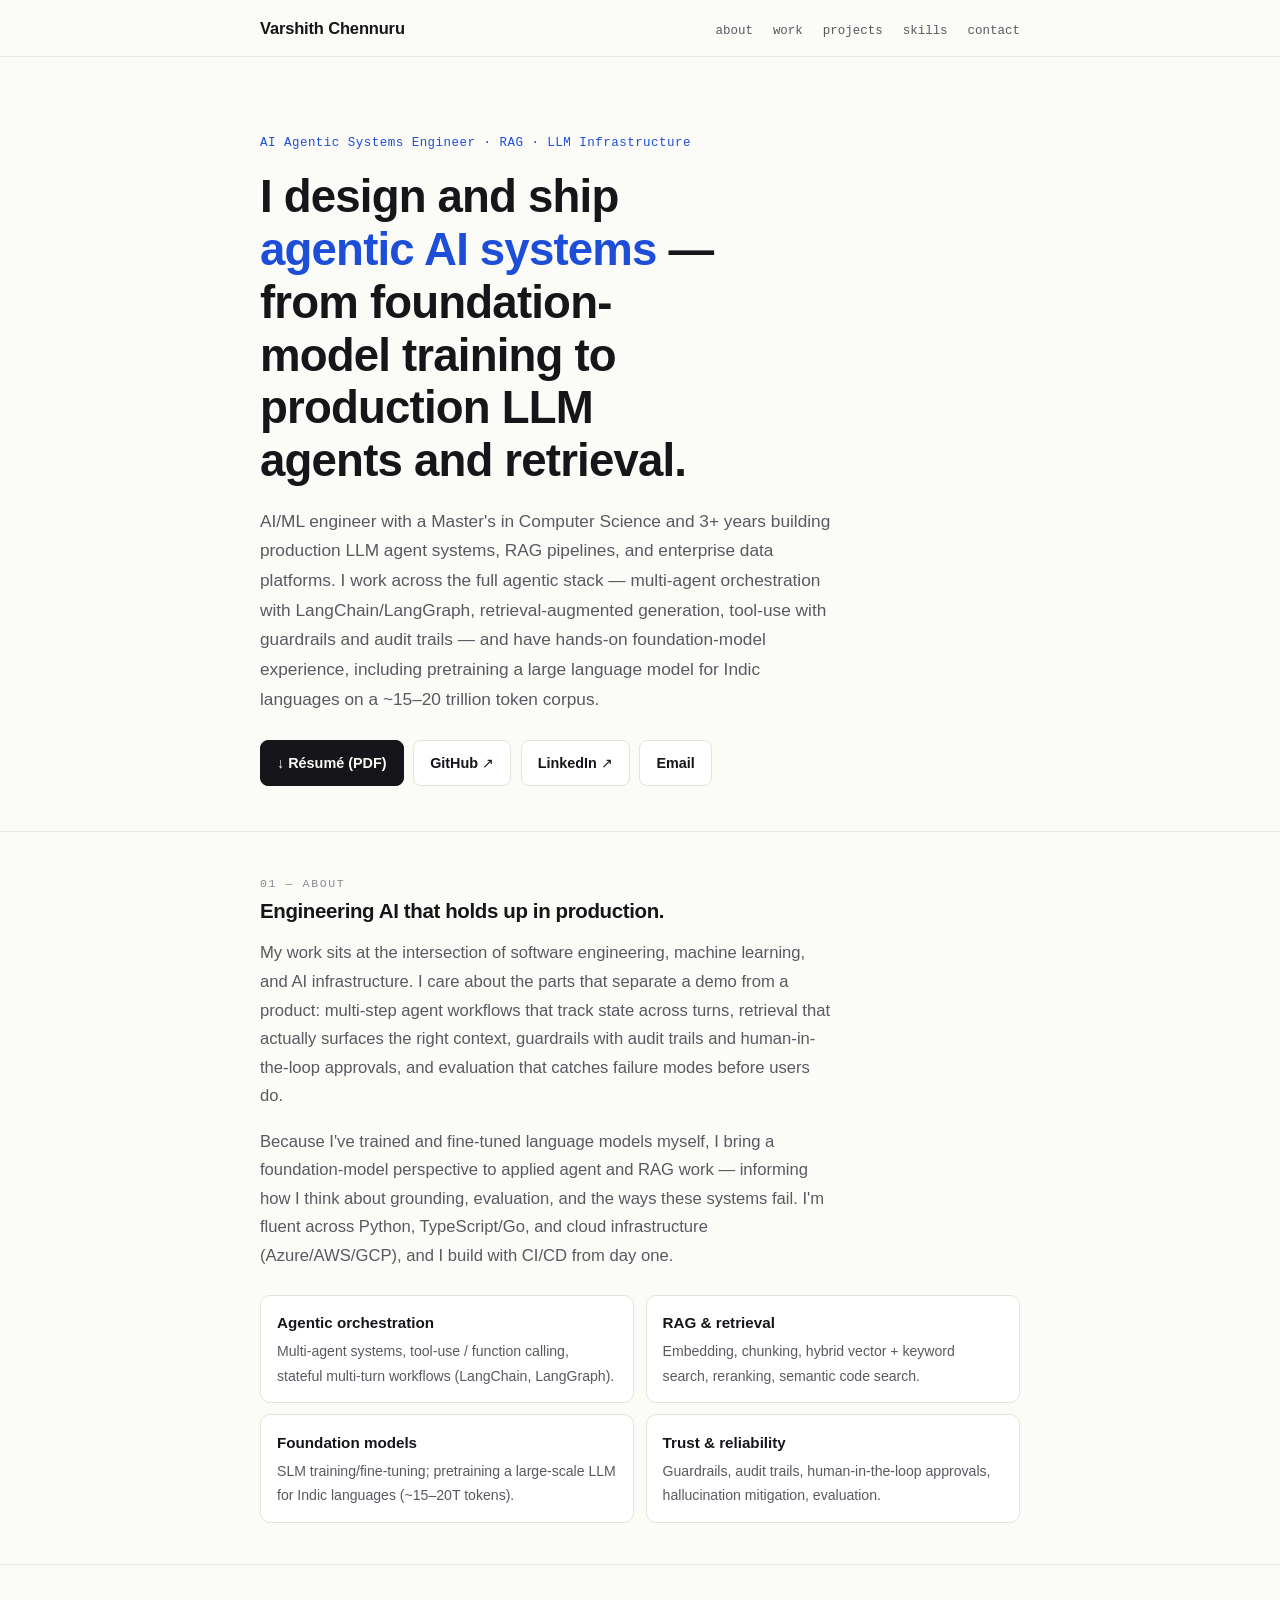
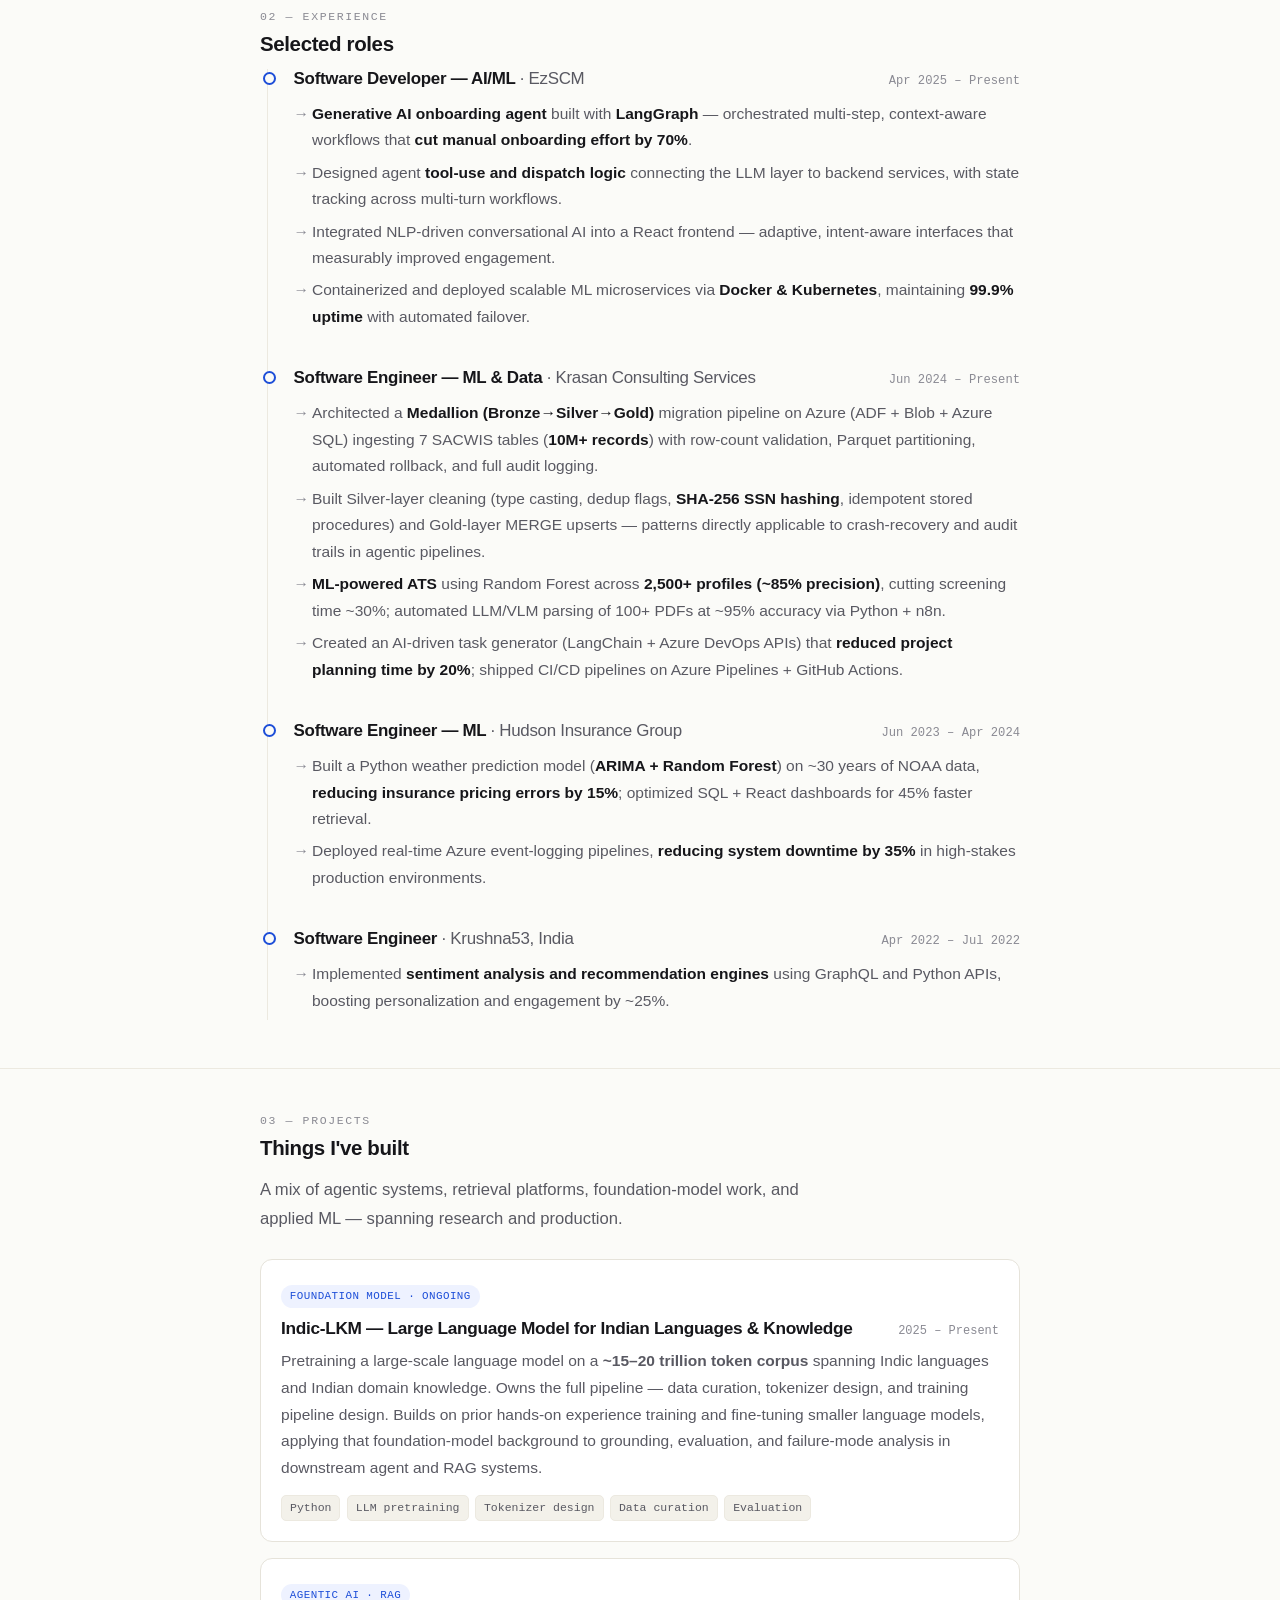
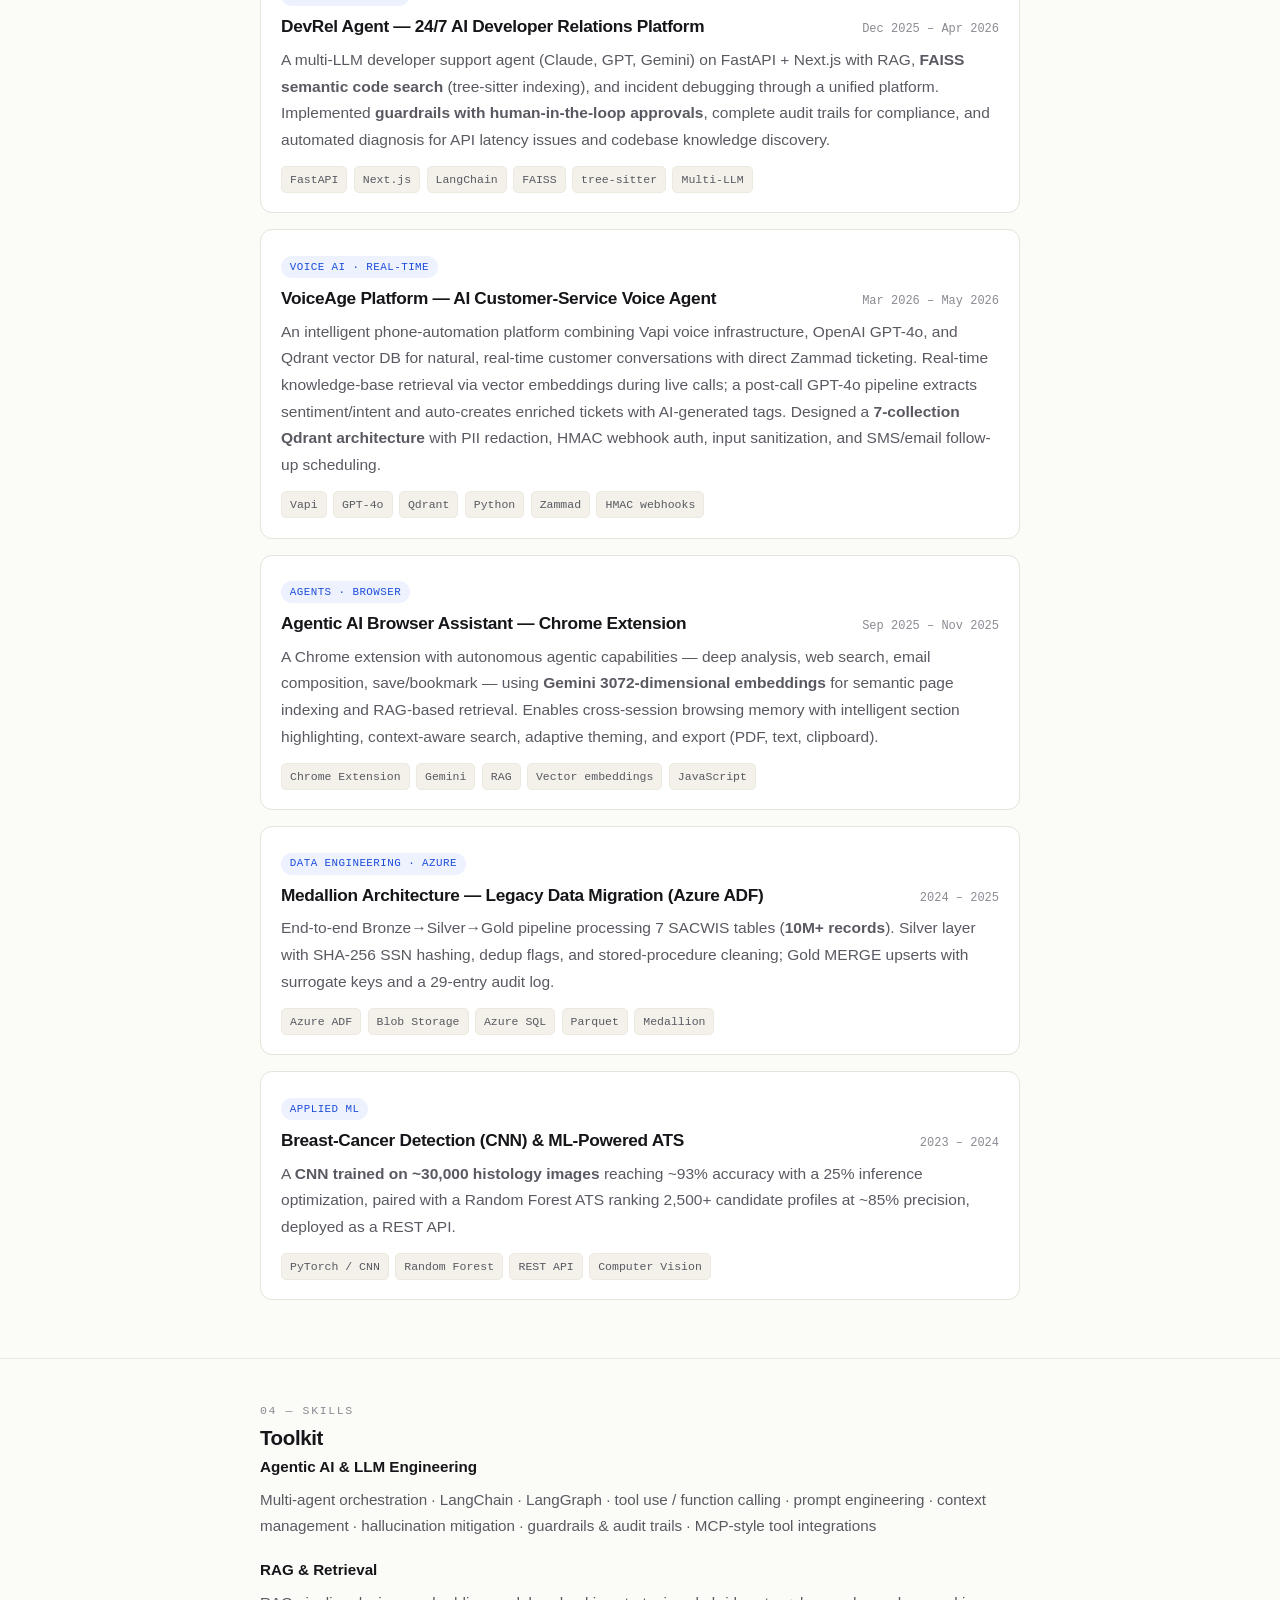
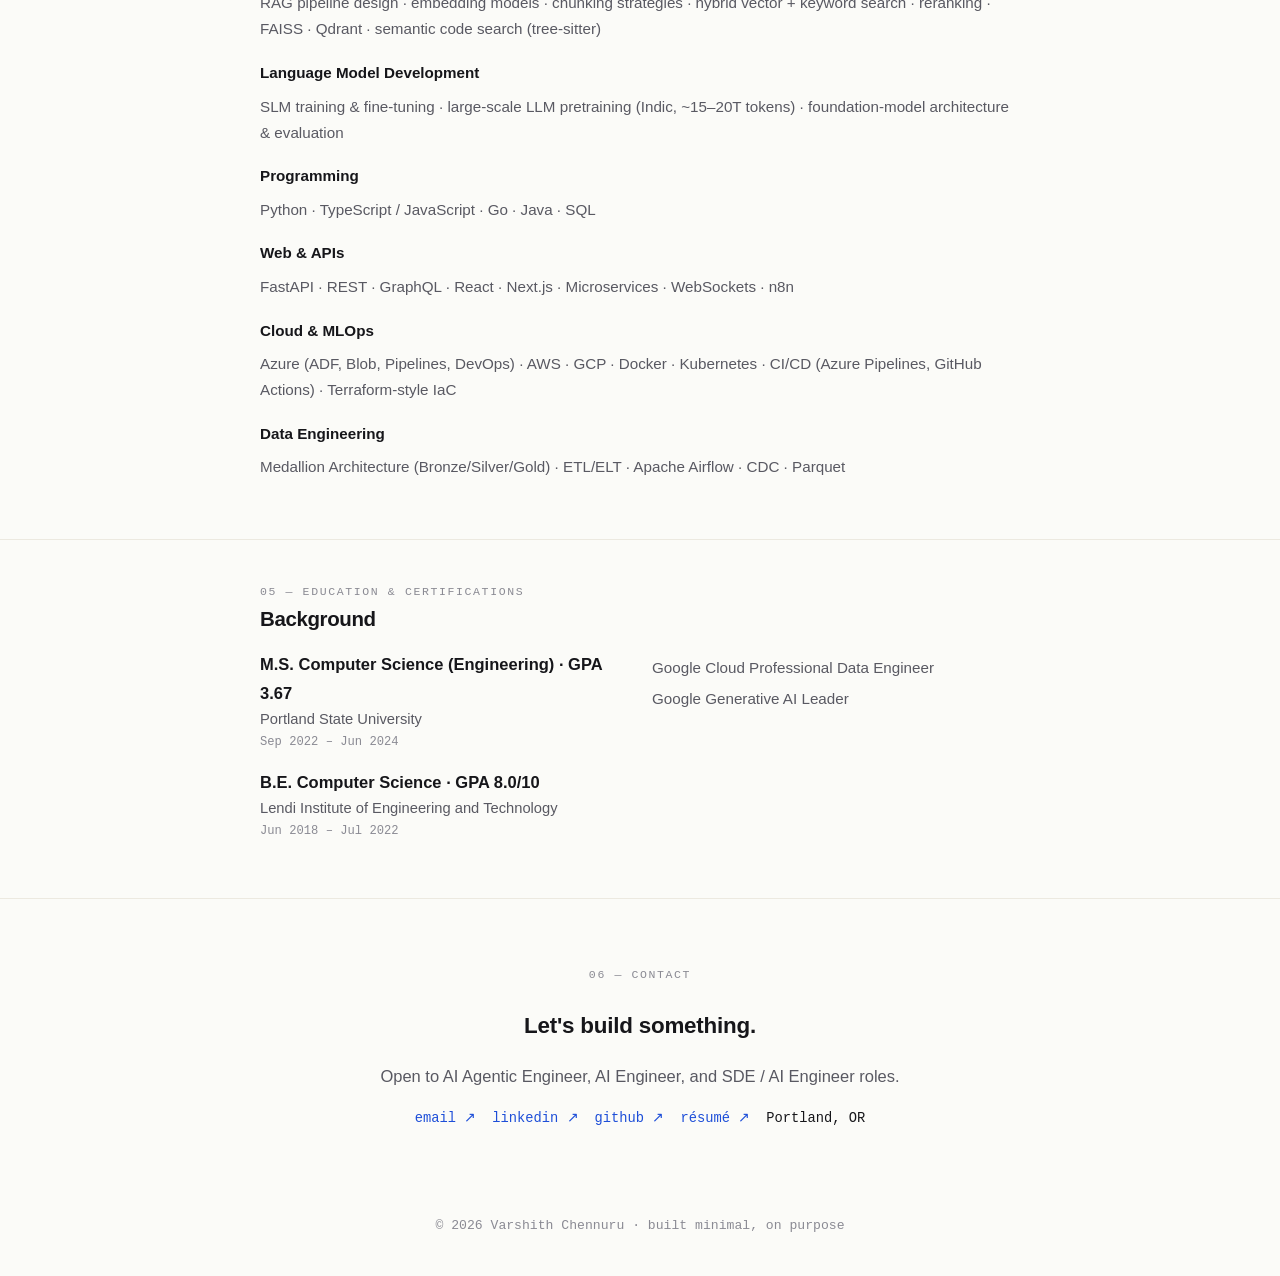
==== index.html @ 7f706c16 "fix:Portfolio Update" ====
<!DOCTYPE html>
<html lang="en">
  <head>
    <meta charset="UTF-8" />
    <meta name="viewport" content="width=device-width, initial-scale=1.0" />
    <meta
      name="description"
      content="Varshith Chennuru — AI Agentic Systems Engineer building production LLM agents, RAG pipelines, foundation models, and enterprise data platforms."
    />
    <meta name="author" content="Varshith Chennuru" />
    <meta property="og:title" content="Varshith Chennuru — AI Agentic Systems Engineer" />
    <meta
      property="og:description"
      content="Production LLM agents, RAG pipelines, foundation-model pretraining, and enterprise data platforms."
    />
    <meta property="og:type" content="website" />
    <meta property="og:url" content="https://varshith2000.github.io/" />
    <meta name="twitter:card" content="summary_large_image" />
    <title>Varshith Chennuru — AI Agentic Systems Engineer</title>
    <link
      rel="icon"
      href="data:image/svg+xml,%3Csvg xmlns='http://www.w3.org/2000/svg' viewBox='0 0 64 64'%3E%3Crect width='64' height='64' rx='14' fill='%2316161a'/%3E%3Ctext x='50%25' y='54%25' font-size='34' font-family='Georgia,serif' fill='white' text-anchor='middle' dominant-baseline='middle'%3EV%3C/text%3E%3C/svg%3E"
    />
    <link rel="stylesheet" href="style.css" />
  </head>
  <body>
    <header class="site-header">
      <div class="container nav-wrap">
        <a class="brand" href="#home">Varshith Chennuru</a>
        <nav aria-label="Primary navigation">
          <ul class="nav-links">
            <li><a href="#about">about</a></li>
            <li><a href="#work">work</a></li>
            <li><a href="#projects">projects</a></li>
            <li><a href="#skills">skills</a></li>
            <li><a href="#contact">contact</a></li>
          </ul>
        </nav>
      </div>
    </header>

    <main id="home">
      <!-- ============== HERO ============== -->
      <section class="hero">
        <div class="container">
          <p class="eyebrow">AI Agentic Systems Engineer · RAG · LLM Infrastructure</p>
          <h1>
            I design and ship <span class="accent">agentic AI systems</span> —
            from foundation-model training to production LLM agents and retrieval.
          </h1>
          <p class="hero-summary">
            AI/ML engineer with a Master's in Computer Science and 3+ years building
            production LLM agent systems, RAG pipelines, and enterprise data platforms.
            I work across the full agentic stack — multi-agent orchestration with
            LangChain/LangGraph, retrieval-augmented generation, tool-use with guardrails
            and audit trails — and have hands-on foundation-model experience, including
            pretraining a large language model for Indic languages on a ~15–20 trillion
            token corpus.
          </p>
          <div class="hero-actions">
            <a class="button primary" href="resume.pdf" download>↓ Résumé (PDF)</a>
            <a class="button" href="https://github.com/varshith2000" target="_blank" rel="noreferrer">GitHub ↗</a>
            <a class="button" href="https://www.linkedin.com/in/varshith-chennuru/" target="_blank" rel="noreferrer">LinkedIn ↗</a>
            <a class="button" href="mailto:chennuruvarshith19@gmail.com">Email</a>
          </div>
        </div>
      </section>

      <!-- ============== ABOUT ============== -->
      <section id="about" class="section">
        <div class="container">
          <p class="section-label">01 — About</p>
          <h2>Engineering AI that holds up in production.</h2>
          <p class="lede">
            My work sits at the intersection of software engineering, machine learning,
            and AI infrastructure. I care about the parts that separate a demo from a
            product: multi-step agent workflows that track state across turns, retrieval
            that actually surfaces the right context, guardrails with audit trails and
            human-in-the-loop approvals, and evaluation that catches failure modes
            before users do.
          </p>
          <p class="lede">
            Because I've trained and fine-tuned language models myself, I bring a
            foundation-model perspective to applied agent and RAG work — informing how I
            think about grounding, evaluation, and the ways these systems fail. I'm fluent
            across Python, TypeScript/Go, and cloud infrastructure (Azure/AWS/GCP), and I
            build with CI/CD from day one.
          </p>

          <div class="focus-grid">
            <div class="focus-item">
              <h4>Agentic orchestration</h4>
              <p>Multi-agent systems, tool-use / function calling, stateful multi-turn workflows (LangChain, LangGraph).</p>
            </div>
            <div class="focus-item">
              <h4>RAG &amp; retrieval</h4>
              <p>Embedding, chunking, hybrid vector + keyword search, reranking, semantic code search.</p>
            </div>
            <div class="focus-item">
              <h4>Foundation models</h4>
              <p>SLM training/fine-tuning; pretraining a large-scale LLM for Indic languages (~15–20T tokens).</p>
            </div>
            <div class="focus-item">
              <h4>Trust &amp; reliability</h4>
              <p>Guardrails, audit trails, human-in-the-loop approvals, hallucination mitigation, evaluation.</p>
            </div>
          </div>
        </div>
      </section>

      <!-- ============== EXPERIENCE ============== -->
      <section id="work" class="section">
        <div class="container">
          <p class="section-label">02 — Experience</p>
          <h2>Selected roles</h2>

          <div class="timeline">
            <article class="tl-item">
              <div class="tl-head">
                <h3>Software Developer — AI/ML <span class="org">· EzSCM</span></h3>
                <span class="tl-date">Apr 2025 – Present</span>
              </div>
              <ul class="tl-bullets">
                <li><b>Generative AI onboarding agent</b> built with <b>LangGraph</b> — orchestrated multi-step, context-aware workflows that <b>cut manual onboarding effort by 70%</b>.</li>
                <li>Designed agent <b>tool-use and dispatch logic</b> connecting the LLM layer to backend services, with state tracking across multi-turn workflows.</li>
                <li>Integrated NLP-driven conversational AI into a React frontend — adaptive, intent-aware interfaces that measurably improved engagement.</li>
                <li>Containerized and deployed scalable ML microservices via <b>Docker &amp; Kubernetes</b>, maintaining <b>99.9% uptime</b> with automated failover.</li>
              </ul>
            </article>

            <article class="tl-item">
              <div class="tl-head">
                <h3>Software Engineer — ML &amp; Data <span class="org">· Krasan Consulting Services</span></h3>
                <span class="tl-date">Jun 2024 – Present</span>
              </div>
              <ul class="tl-bullets">
                <li>Architected a <b>Medallion (Bronze→Silver→Gold)</b> migration pipeline on Azure (ADF + Blob + Azure SQL) ingesting 7 SACWIS tables (<b>10M+ records</b>) with row-count validation, Parquet partitioning, automated rollback, and full audit logging.</li>
                <li>Built Silver-layer cleaning (type casting, dedup flags, <b>SHA-256 SSN hashing</b>, idempotent stored procedures) and Gold-layer MERGE upserts — patterns directly applicable to crash-recovery and audit trails in agentic pipelines.</li>
                <li><b>ML-powered ATS</b> using Random Forest across <b>2,500+ profiles (~85% precision)</b>, cutting screening time ~30%; automated LLM/VLM parsing of 100+ PDFs at ~95% accuracy via Python + n8n.</li>
                <li>Created an AI-driven task generator (LangChain + Azure DevOps APIs) that <b>reduced project planning time by 20%</b>; shipped CI/CD pipelines on Azure Pipelines + GitHub Actions.</li>
              </ul>
            </article>

            <article class="tl-item">
              <div class="tl-head">
                <h3>Software Engineer — ML <span class="org">· Hudson Insurance Group</span></h3>
                <span class="tl-date">Jun 2023 – Apr 2024</span>
              </div>
              <ul class="tl-bullets">
                <li>Built a Python weather prediction model (<b>ARIMA + Random Forest</b>) on ~30 years of NOAA data, <b>reducing insurance pricing errors by 15%</b>; optimized SQL + React dashboards for 45% faster retrieval.</li>
                <li>Deployed real-time Azure event-logging pipelines, <b>reducing system downtime by 35%</b> in high-stakes production environments.</li>
              </ul>
            </article>

            <article class="tl-item">
              <div class="tl-head">
                <h3>Software Engineer <span class="org">· Krushna53, India</span></h3>
                <span class="tl-date">Apr 2022 – Jul 2022</span>
              </div>
              <ul class="tl-bullets">
                <li>Implemented <b>sentiment analysis and recommendation engines</b> using GraphQL and Python APIs, boosting personalization and engagement by ~25%.</li>
              </ul>
            </article>
          </div>
        </div>
      </section>

      <!-- ============== PROJECTS ============== -->
      <section id="projects" class="section">
        <div class="container">
          <p class="section-label">03 — Projects</p>
          <h2>Things I've built</h2>
          <p class="lede" style="margin-bottom: 1.6rem">
            A mix of agentic systems, retrieval platforms, foundation-model work, and
            applied ML — spanning research and production.
          </p>

          <article class="proj-card">
            <span class="proj-tag">Foundation Model · Ongoing</span>
            <div class="proj-head">
              <h3>Indic-LKM — Large Language Model for Indian Languages &amp; Knowledge</h3>
              <span class="proj-date">2025 – Present</span>
            </div>
            <p class="proj-desc">
              Pretraining a large-scale language model on a <b>~15–20 trillion token corpus</b>
              spanning Indic languages and Indian domain knowledge. Owns the full pipeline —
              data curation, tokenizer design, and training pipeline design. Builds on prior
              hands-on experience training and fine-tuning smaller language models, applying
              that foundation-model background to grounding, evaluation, and failure-mode
              analysis in downstream agent and RAG systems.
            </p>
            <div class="stack">
              <span>Python</span><span>LLM pretraining</span><span>Tokenizer design</span><span>Data curation</span><span>Evaluation</span>
            </div>
          </article>

          <article class="proj-card">
            <span class="proj-tag">Agentic AI · RAG</span>
            <div class="proj-head">
              <h3>DevRel Agent — 24/7 AI Developer Relations Platform</h3>
              <span class="proj-date">Dec 2025 – Apr 2026</span>
            </div>
            <p class="proj-desc">
              A multi-LLM developer support agent (Claude, GPT, Gemini) on FastAPI + Next.js
              with RAG, <b>FAISS semantic code search</b> (tree-sitter indexing), and incident
              debugging through a unified platform. Implemented <b>guardrails with
              human-in-the-loop approvals</b>, complete audit trails for compliance, and
              automated diagnosis for API latency issues and codebase knowledge discovery.
            </p>
            <div class="stack">
              <span>FastAPI</span><span>Next.js</span><span>LangChain</span><span>FAISS</span><span>tree-sitter</span><span>Multi-LLM</span>
            </div>
          </article>

          <article class="proj-card">
            <span class="proj-tag">Voice AI · Real-time</span>
            <div class="proj-head">
              <h3>VoiceAge Platform — AI Customer-Service Voice Agent</h3>
              <span class="proj-date">Mar 2026 – May 2026</span>
            </div>
            <p class="proj-desc">
              An intelligent phone-automation platform combining Vapi voice infrastructure,
              OpenAI GPT-4o, and Qdrant vector DB for natural, real-time customer
              conversations with direct Zammad ticketing. Real-time knowledge-base retrieval
              via vector embeddings during live calls; a post-call GPT-4o pipeline extracts
              sentiment/intent and auto-creates enriched tickets with AI-generated tags.
              Designed a <b>7-collection Qdrant architecture</b> with PII redaction, HMAC
              webhook auth, input sanitization, and SMS/email follow-up scheduling.
            </p>
            <div class="stack">
              <span>Vapi</span><span>GPT-4o</span><span>Qdrant</span><span>Python</span><span>Zammad</span><span>HMAC webhooks</span>
            </div>
          </article>

          <article class="proj-card">
            <span class="proj-tag">Agents · Browser</span>
            <div class="proj-head">
              <h3>Agentic AI Browser Assistant — Chrome Extension</h3>
              <span class="proj-date">Sep 2025 – Nov 2025</span>
            </div>
            <p class="proj-desc">
              A Chrome extension with autonomous agentic capabilities — deep analysis, web
              search, email composition, save/bookmark — using <b>Gemini 3072-dimensional
              embeddings</b> for semantic page indexing and RAG-based retrieval. Enables
              cross-session browsing memory with intelligent section highlighting,
              context-aware search, adaptive theming, and export (PDF, text, clipboard).
            </p>
            <div class="stack">
              <span>Chrome Extension</span><span>Gemini</span><span>RAG</span><span>Vector embeddings</span><span>JavaScript</span>
            </div>
          </article>

          <article class="proj-card">
            <span class="proj-tag">Data Engineering · Azure</span>
            <div class="proj-head">
              <h3>Medallion Architecture — Legacy Data Migration (Azure ADF)</h3>
              <span class="proj-date">2024 – 2025</span>
            </div>
            <p class="proj-desc">
              End-to-end Bronze→Silver→Gold pipeline processing 7 SACWIS tables
              (<b>10M+ records</b>). Silver layer with SHA-256 SSN hashing, dedup flags, and
              stored-procedure cleaning; Gold MERGE upserts with surrogate keys and a
              29-entry audit log.
            </p>
            <div class="stack">
              <span>Azure ADF</span><span>Blob Storage</span><span>Azure SQL</span><span>Parquet</span><span>Medallion</span>
            </div>
          </article>

          <article class="proj-card">
            <span class="proj-tag">Applied ML</span>
            <div class="proj-head">
              <h3>Breast-Cancer Detection (CNN) &amp; ML-Powered ATS</h3>
              <span class="proj-date">2023 – 2024</span>
            </div>
            <p class="proj-desc">
              A <b>CNN trained on ~30,000 histology images</b> reaching ~93% accuracy with a
              25% inference optimization, paired with a Random Forest ATS ranking 2,500+
              candidate profiles at ~85% precision, deployed as a REST API.
            </p>
            <div class="stack">
              <span>PyTorch / CNN</span><span>Random Forest</span><span>REST API</span><span>Computer Vision</span>
            </div>
          </article>
        </div>
      </section>

      <!-- ============== SKILLS ============== -->
      <section id="skills" class="section">
        <div class="container">
          <p class="section-label">04 — Skills</p>
          <h2>Toolkit</h2>

          <div class="skill-group">
            <h4>Agentic AI &amp; LLM Engineering</h4>
            <p>Multi-agent orchestration · LangChain · LangGraph · tool use / function calling · prompt engineering · context management · hallucination mitigation · guardrails &amp; audit trails · MCP-style tool integrations</p>
          </div>
          <div class="skill-group">
            <h4>RAG &amp; Retrieval</h4>
            <p>RAG pipeline design · embedding models · chunking strategies · hybrid vector + keyword search · reranking · FAISS · Qdrant · semantic code search (tree-sitter)</p>
          </div>
          <div class="skill-group">
            <h4>Language Model Development</h4>
            <p>SLM training &amp; fine-tuning · large-scale LLM pretraining (Indic, ~15–20T tokens) · foundation-model architecture &amp; evaluation</p>
          </div>
          <div class="skill-group">
            <h4>Programming</h4>
            <p>Python · TypeScript / JavaScript · Go · Java · SQL</p>
          </div>
          <div class="skill-group">
            <h4>Web &amp; APIs</h4>
            <p>FastAPI · REST · GraphQL · React · Next.js · Microservices · WebSockets · n8n</p>
          </div>
          <div class="skill-group">
            <h4>Cloud &amp; MLOps</h4>
            <p>Azure (ADF, Blob, Pipelines, DevOps) · AWS · GCP · Docker · Kubernetes · CI/CD (Azure Pipelines, GitHub Actions) · Terraform-style IaC</p>
          </div>
          <div class="skill-group">
            <h4>Data Engineering</h4>
            <p>Medallion Architecture (Bronze/Silver/Gold) · ETL/ELT · Apache Airflow · CDC · Parquet</p>
          </div>
        </div>
      </section>

      <!-- ============== EDUCATION ============== -->
      <section class="section">
        <div class="container">
          <p class="section-label">05 — Education &amp; Certifications</p>
          <h2>Background</h2>
          <div class="split" style="margin-top: 1.2rem">
            <div>
              <div class="edu-item">
                <div class="deg">M.S. Computer Science (Engineering) · GPA 3.67</div>
                <div class="school">Portland State University</div>
                <div class="when">Sep 2022 – Jun 2024</div>
              </div>
              <div class="edu-item">
                <div class="deg">B.E. Computer Science · GPA 8.0/10</div>
                <div class="school">Lendi Institute of Engineering and Technology</div>
                <div class="when">Jun 2018 – Jul 2022</div>
              </div>
            </div>
            <div>
              <ul class="cert-list">
                <li>Google Cloud Professional Data Engineer</li>
                <li>Google Generative AI Leader</li>
              </ul>
            </div>
          </div>
        </div>
      </section>

      <!-- ============== CONTACT ============== -->
      <section id="contact" class="section">
        <div class="container contact-box">
          <p class="section-label">06 — Contact</p>
          <p class="big">Let's build something.</p>
          <p style="color: var(--muted)">
            Open to AI Agentic Engineer, AI Engineer, and SDE / AI Engineer roles.
          </p>
          <div class="contact-links">
            <a href="mailto:chennuruvarshith19@gmail.com">email ↗</a>
            <a href="https://www.linkedin.com/in/varshith-chennuru/" target="_blank" rel="noreferrer">linkedin ↗</a>
            <a href="https://github.com/varshith2000" target="_blank" rel="noreferrer">github ↗</a>
            <a href="resume.pdf" download>résumé ↗</a>
            <span>Portland, OR</span>
          </div>
        </div>
      </section>
    </main>

    <footer class="site-footer">
      <div class="container">© 2026 Varshith Chennuru · built minimal, on purpose</div>
    </footer>
  </body>
</html>
---- style.css ----
/* =========================================================
   Varshith Chennuru — portfolio
   Minimal, monochrome, academic. Monospace meta accents.
   ========================================================= */

:root {
  --bg: #fbfbf8;
  --surface: #ffffff;
  --text: #16161a;
  --muted: #595962;
  --faint: #8a8a93;
  --border: #e6e3da;
  --rule: #ece9e0;
  --accent: #1d4ed8;
  --accent-soft: #eef2ff;
  --code-bg: #f3f1ea;
  --maxw: 760px;
  --mono: ui-monospace, "SF Mono", "JetBrains Mono", "Cascadia Code",
    "Fira Code", Menlo, Consolas, monospace;
  --sans: -apple-system, BlinkMacSystemFont, "Segoe UI", Roboto, Helvetica,
    Arial, sans-serif;
}

@media (prefers-color-scheme: dark) {
  :root {
    --bg: #0e0e10;
    --surface: #17171a;
    --text: #ecece8;
    --muted: #a3a3ac;
    --faint: #6c6c75;
    --border: #26262b;
    --rule: #232328;
    --accent: #8ab0ff;
    --accent-soft: #1a2233;
    --code-bg: #1b1b1f;
  }
}

* {
  box-sizing: border-box;
}

html {
  scroll-behavior: smooth;
}

body {
  margin: 0;
  font-family: var(--sans);
  font-size: 16.5px;
  line-height: 1.72;
  background: var(--bg);
  color: var(--text);
  -webkit-font-smoothing: antialiased;
  text-rendering: optimizeLegibility;
}

a {
  color: var(--accent);
  text-decoration: none;
}
a:hover {
  text-decoration: underline;
  text-underline-offset: 3px;
}

::selection {
  background: var(--accent-soft);
}

a:focus-visible,
button:focus-visible {
  outline: 2px solid var(--accent);
  outline-offset: 3px;
  border-radius: 2px;
}

.container {
  width: min(100% - 2.5rem, var(--maxw));
  margin: 0 auto;
}

/* ---------- Header ---------- */
.site-header {
  position: sticky;
  top: 0;
  z-index: 20;
  background: color-mix(in srgb, var(--bg) 88%, transparent);
  backdrop-filter: saturate(160%) blur(10px);
  border-bottom: 1px solid var(--rule);
}
.nav-wrap {
  display: flex;
  justify-content: space-between;
  align-items: center;
  gap: 1rem;
  padding: 0.85rem 0;
}
.brand {
  font-weight: 650;
  letter-spacing: -0.01em;
  color: var(--text);
}
.nav-links {
  display: flex;
  gap: 1.25rem;
  list-style: none;
  margin: 0;
  padding: 0;
}
.nav-links a {
  font-family: var(--mono);
  font-size: 0.78rem;
  color: var(--muted);
}
.nav-links a:hover {
  color: var(--text);
  text-decoration: none;
}

/* ---------- Headings ---------- */
h1,
h2,
h3 {
  line-height: 1.16;
  letter-spacing: -0.018em;
  margin: 0;
  color: var(--text);
}
h1 {
  font-size: clamp(1.9rem, 4.4vw, 2.85rem);
  font-weight: 680;
}
h2 {
  font-size: 1.28rem;
  font-weight: 650;
  margin-bottom: 0.25rem;
}
h3 {
  font-size: 1.06rem;
  font-weight: 620;
}

.section-label {
  font-family: var(--mono);
  font-size: 0.72rem;
  letter-spacing: 0.14em;
  text-transform: uppercase;
  color: var(--faint);
  margin: 0 0 0.35rem;
}

/* ---------- Hero ---------- */
.hero {
  padding: 4.8rem 0 2.8rem;
  border-bottom: 1px solid var(--rule);
}
.hero .eyebrow {
  font-family: var(--mono);
  font-size: 0.78rem;
  letter-spacing: 0.04em;
  color: var(--accent);
  margin: 0 0 1rem;
}
.hero h1 {
  max-width: 18ch;
  margin-bottom: 1.15rem;
}
.hero h1 .accent {
  color: var(--accent);
}
.hero-summary {
  max-width: 60ch;
  font-size: 1.08rem;
  color: var(--muted);
  margin: 0 0 1.6rem;
}
.hero-actions {
  display: flex;
  flex-wrap: wrap;
  gap: 0.6rem;
  margin-top: 1.4rem;
}
.button {
  display: inline-flex;
  align-items: center;
  gap: 0.45rem;
  padding: 0.6rem 1rem;
  border: 1px solid var(--border);
  border-radius: 8px;
  font-size: 0.9rem;
  font-weight: 550;
  color: var(--text);
  background: var(--surface);
  transition: border-color 0.15s ease, transform 0.15s ease;
}
.button:hover {
  text-decoration: none;
  border-color: var(--accent);
}
.button.primary {
  background: var(--text);
  color: var(--bg);
  border-color: var(--text);
}
.button.primary:hover {
  opacity: 0.88;
}

/* ---------- Sections ---------- */
.section {
  padding: 2.6rem 0;
  border-bottom: 1px solid var(--rule);
}
.section:last-of-type {
  border-bottom: none;
}
.section-head {
  display: flex;
  align-items: baseline;
  justify-content: space-between;
  gap: 1rem;
  margin-bottom: 1.3rem;
}
.lede {
  font-size: 1.04rem;
  color: var(--muted);
  max-width: 62ch;
}
.lede + .lede {
  margin-top: 0.9rem;
}

/* ---------- About ---------- */
.focus-grid {
  display: grid;
  grid-template-columns: repeat(2, minmax(0, 1fr));
  gap: 0.7rem;
  margin-top: 1.5rem;
}
.focus-item {
  border: 1px solid var(--border);
  background: var(--surface);
  border-radius: 10px;
  padding: 0.9rem 1rem;
}
.focus-item h4 {
  margin: 0 0 0.2rem;
  font-size: 0.95rem;
  font-weight: 620;
}
.focus-item p {
  margin: 0;
  font-size: 0.88rem;
  color: var(--muted);
}

/* ---------- Timeline (experience) ---------- */
.timeline {
  position: relative;
  margin-top: 0.4rem;
}
.timeline::before {
  content: "";
  position: absolute;
  left: 7px;
  top: 6px;
  bottom: 6px;
  width: 1px;
  background: var(--rule);
}
.tl-item {
  position: relative;
  padding: 0.4rem 0 1.6rem 2.1rem;
}
.tl-item:last-child {
  padding-bottom: 0.4rem;
}
.tl-item::before {
  content: "";
  position: absolute;
  left: 3px;
  top: 9px;
  width: 9px;
  height: 9px;
  border-radius: 50%;
  background: var(--bg);
  border: 2px solid var(--accent);
}
.tl-head {
  display: flex;
  flex-wrap: wrap;
  align-items: baseline;
  justify-content: space-between;
  gap: 0.4rem 1rem;
}
.tl-head h3 {
  margin: 0;
}
.tl-head .org {
  color: var(--muted);
  font-weight: 500;
}
.tl-date {
  font-family: var(--mono);
  font-size: 0.76rem;
  color: var(--faint);
  white-space: nowrap;
}
.tl-bullets {
  margin: 0.55rem 0 0;
  padding: 0;
  list-style: none;
}
.tl-bullets li {
  position: relative;
  padding-left: 1.15rem;
  margin: 0.35rem 0;
  color: var(--muted);
  font-size: 0.97rem;
}
.tl-bullets li::before {
  content: "→";
  position: absolute;
  left: 0;
  color: var(--faint);
}
.tl-bullets li b {
  color: var(--text);
  font-weight: 620;
}

/* ---------- Projects ---------- */
.proj-card {
  border: 1px solid var(--border);
  border-radius: 12px;
  background: var(--surface);
  padding: 1.2rem 1.25rem;
  margin-bottom: 1rem;
  transition: border-color 0.18s ease, transform 0.18s ease;
}
.proj-card:hover {
  border-color: var(--accent);
  transform: translateY(-2px);
}
.proj-head {
  display: flex;
  flex-wrap: wrap;
  align-items: baseline;
  justify-content: space-between;
  gap: 0.3rem 1rem;
  margin-bottom: 0.45rem;
}
.proj-head h3 {
  font-size: 1.08rem;
}
.proj-date {
  font-family: var(--mono);
  font-size: 0.75rem;
  color: var(--faint);
}
.proj-tag {
  display: inline-block;
  font-family: var(--mono);
  font-size: 0.68rem;
  letter-spacing: 0.04em;
  text-transform: uppercase;
  color: var(--accent);
  background: var(--accent-soft);
  border-radius: 999px;
  padding: 0.12rem 0.55rem;
  margin-bottom: 0.6rem;
}
.proj-desc {
  color: var(--muted);
  margin: 0.2rem 0 0.8rem;
  font-size: 0.97rem;
}
.stack {
  display: flex;
  flex-wrap: wrap;
  gap: 0.4rem;
}
.stack span {
  font-family: var(--mono);
  font-size: 0.72rem;
  color: var(--muted);
  background: var(--code-bg);
  border-radius: 5px;
  padding: 0.16rem 0.5rem;
  border: 1px solid var(--rule);
}

/* ---------- Skills ---------- */
.skill-group {
  margin-bottom: 1.1rem;
}
.skill-group h4 {
  margin: 0 0 0.45rem;
  font-size: 0.95rem;
  font-weight: 620;
}
.skill-group p {
  margin: 0;
  color: var(--muted);
  font-size: 0.95rem;
}

/* ---------- Education / certs ---------- */
.split {
  display: grid;
  grid-template-columns: 1fr 1fr;
  gap: 1.5rem;
}
.edu-item {
  margin-bottom: 0.9rem;
}
.edu-item .deg {
  font-weight: 620;
}
.edu-item .school {
  color: var(--muted);
  font-size: 0.92rem;
}
.edu-item .when {
  font-family: var(--mono);
  font-size: 0.76rem;
  color: var(--faint);
}
.cert-list {
  list-style: none;
  margin: 0;
  padding: 0;
}
.cert-list li {
  color: var(--muted);
  margin: 0.3rem 0;
  font-size: 0.95rem;
}

/* ---------- Contact ---------- */
.contact-box {
  text-align: center;
  padding: 1.5rem 0 0.5rem;
}
.contact-box .big {
  font-size: 1.4rem;
  font-weight: 660;
  letter-spacing: -0.01em;
  margin-bottom: 0.4rem;
}
.contact-links {
  display: flex;
  flex-wrap: wrap;
  gap: 1rem;
  justify-content: center;
  margin-top: 0.9rem;
  font-family: var(--mono);
  font-size: 0.86rem;
}

/* ---------- Footer ---------- */
.site-footer {
  padding: 2.2rem 0 3rem;
  text-align: center;
  color: var(--faint);
  font-size: 0.82rem;
  font-family: var(--mono);
}

/* ---------- Responsive ---------- */
@media (max-width: 620px) {
  body {
    font-size: 16px;
  }
  .nav-wrap {
    flex-direction: column;
    align-items: flex-start;
    gap: 0.5rem;
    padding: 0.7rem 0;
  }
  .nav-links {
    gap: 0.9rem;
  }
  .hero {
    padding: 3.2rem 0 2.2rem;
  }
  .focus-grid,
  .split {
    grid-template-columns: 1fr;
  }
  .tl-head {
    flex-direction: column;
    align-items: flex-start;
    gap: 0.15rem;
  }
}
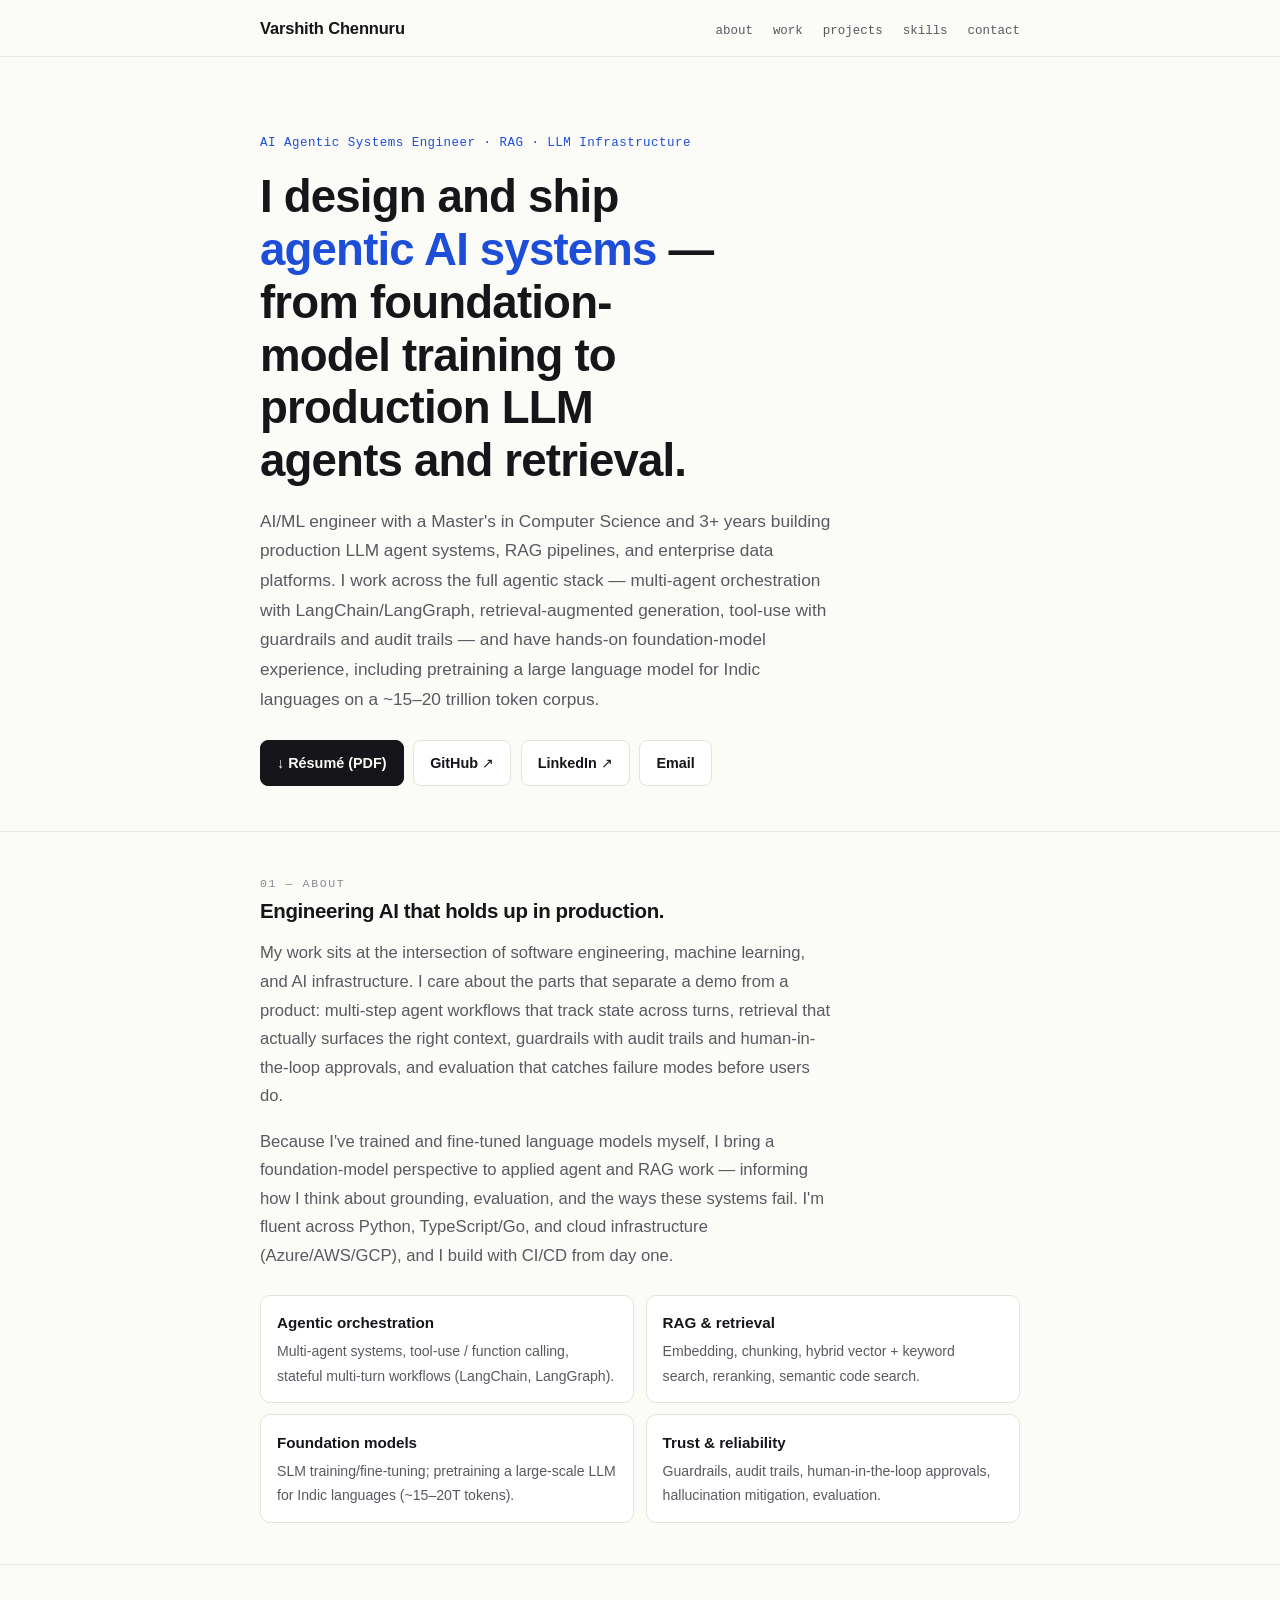
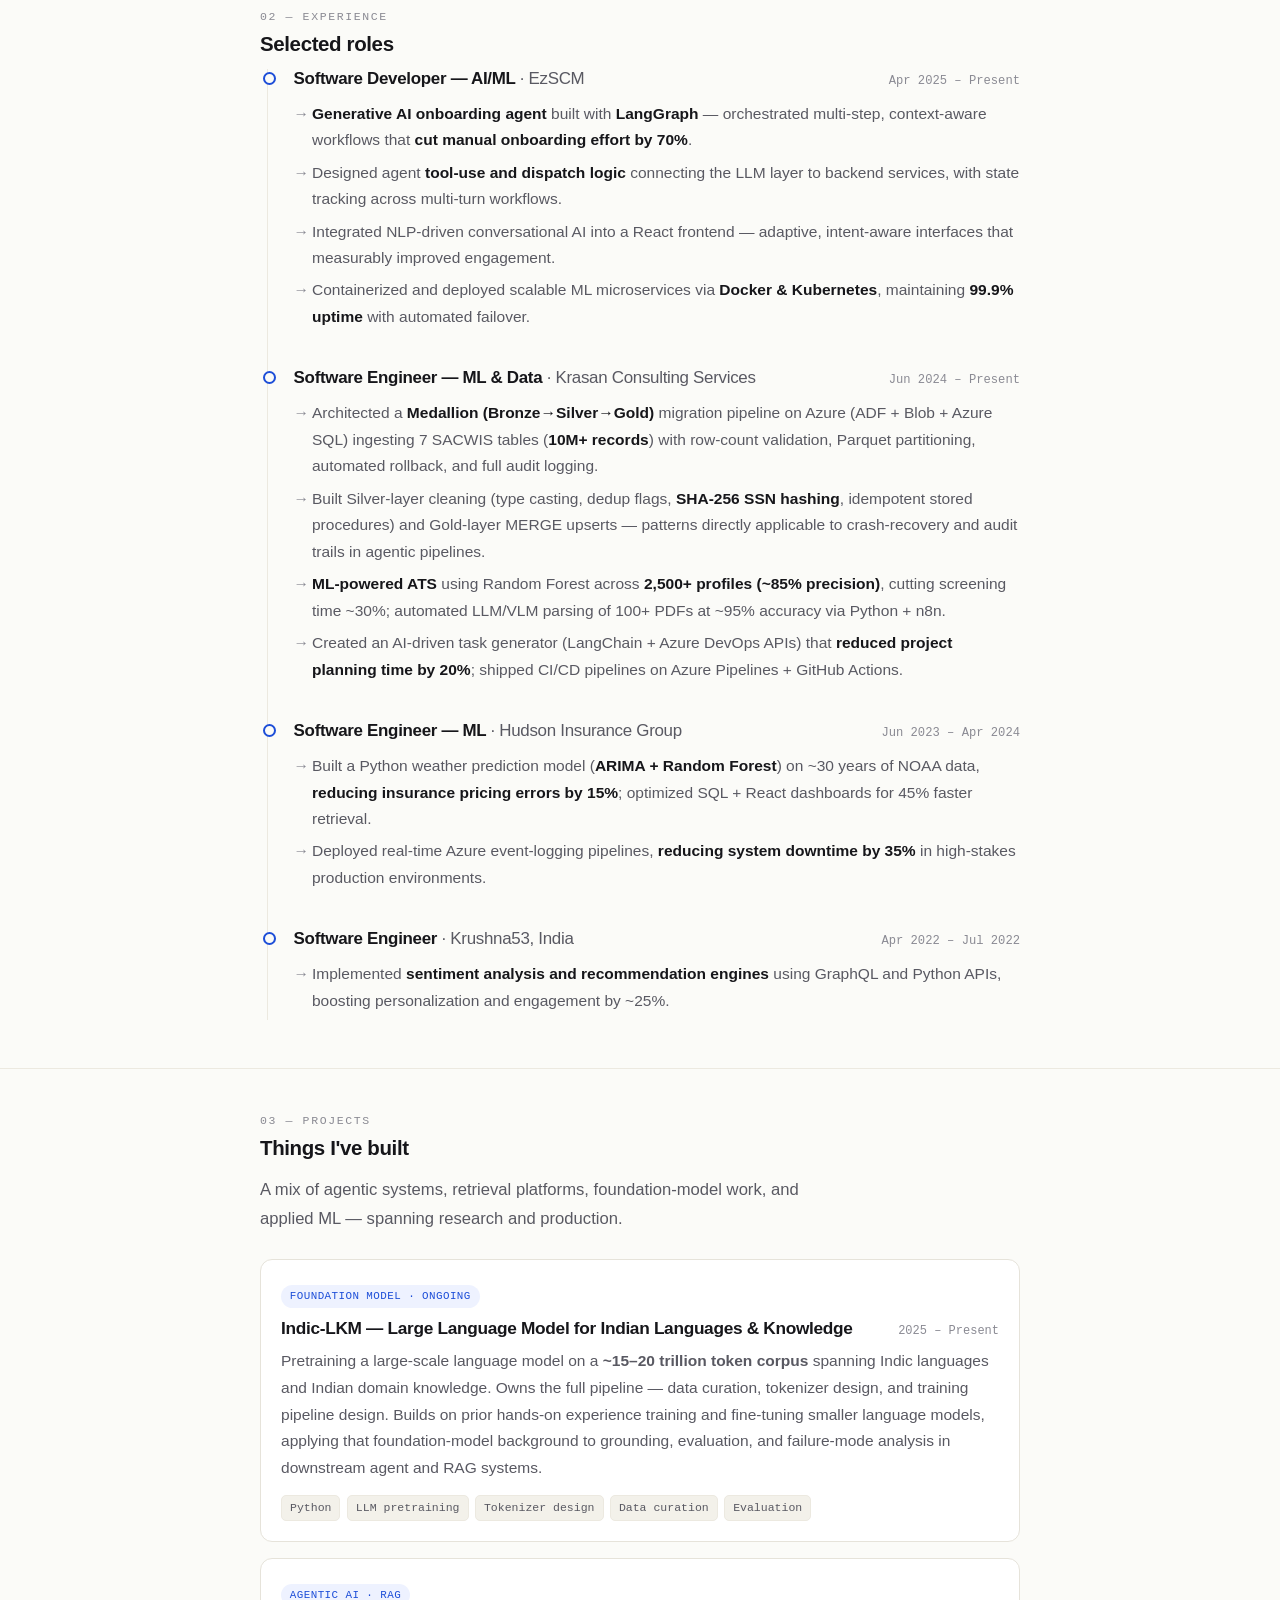
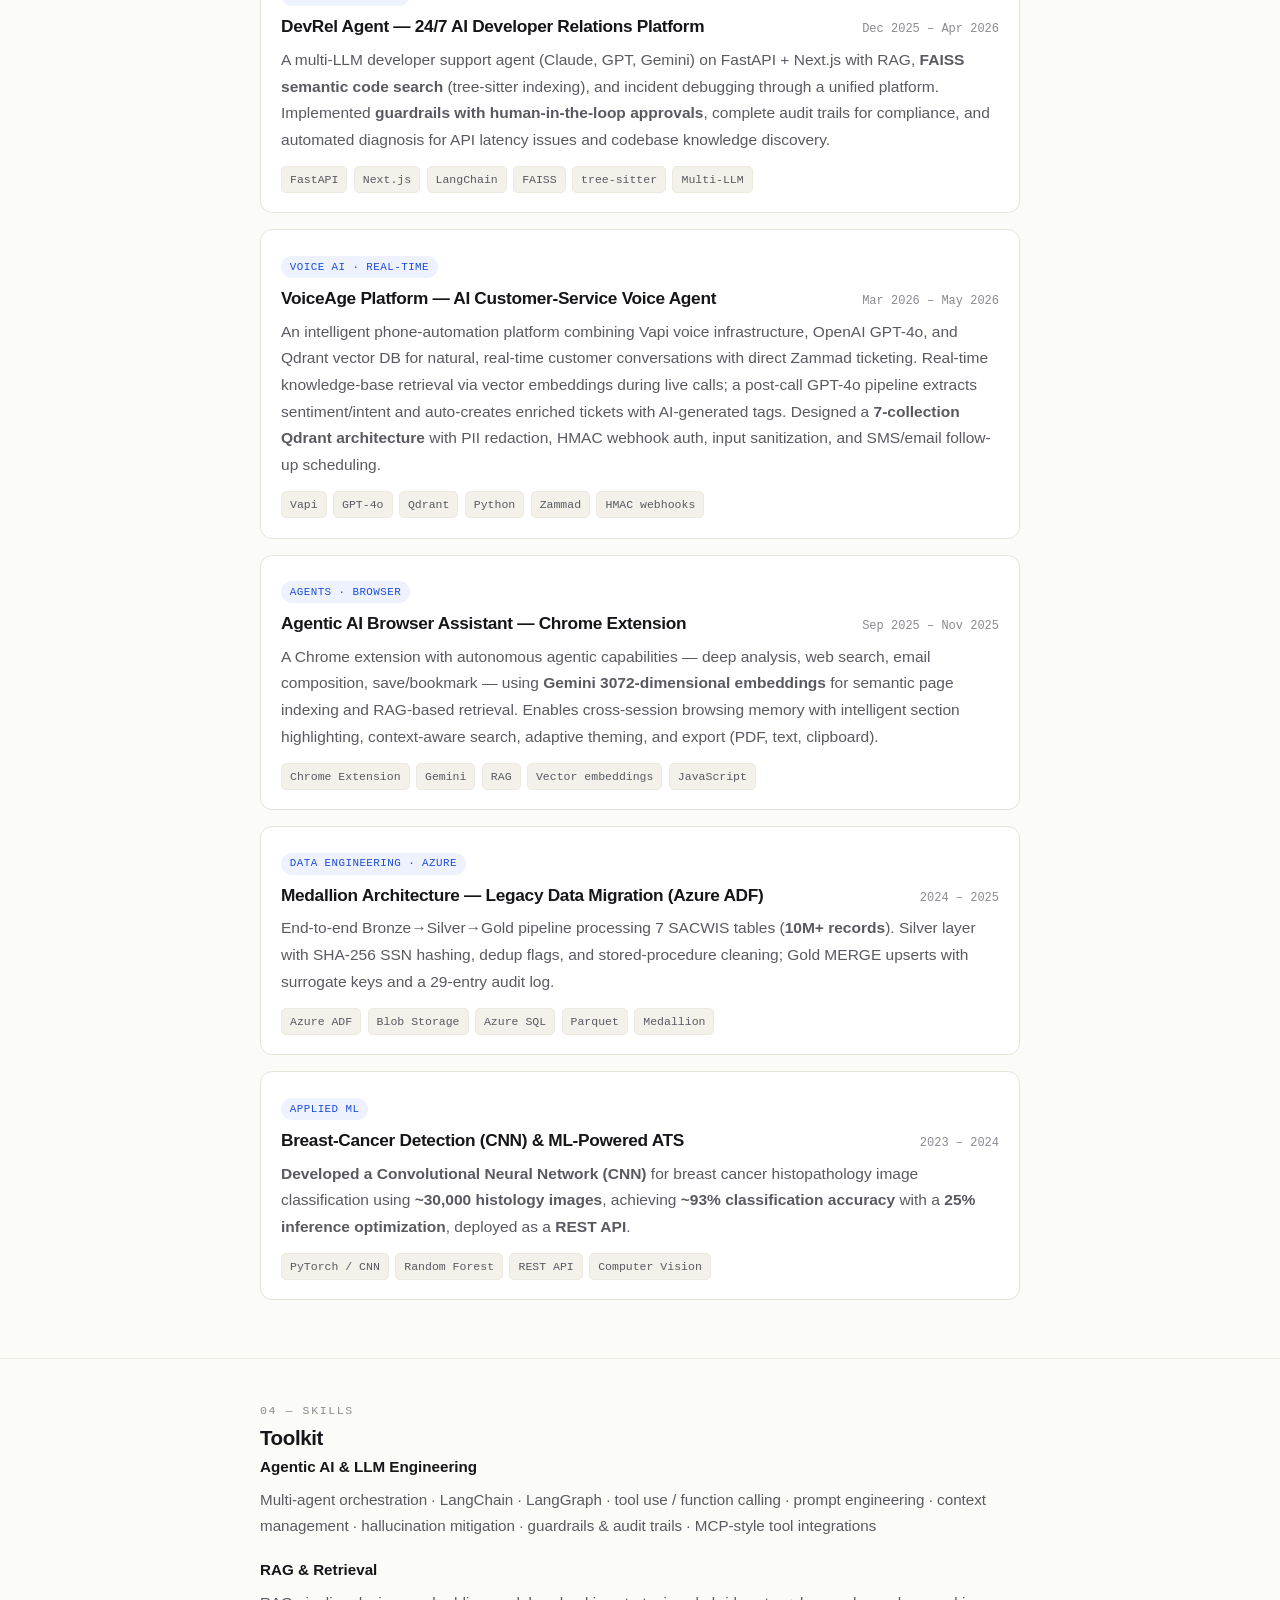
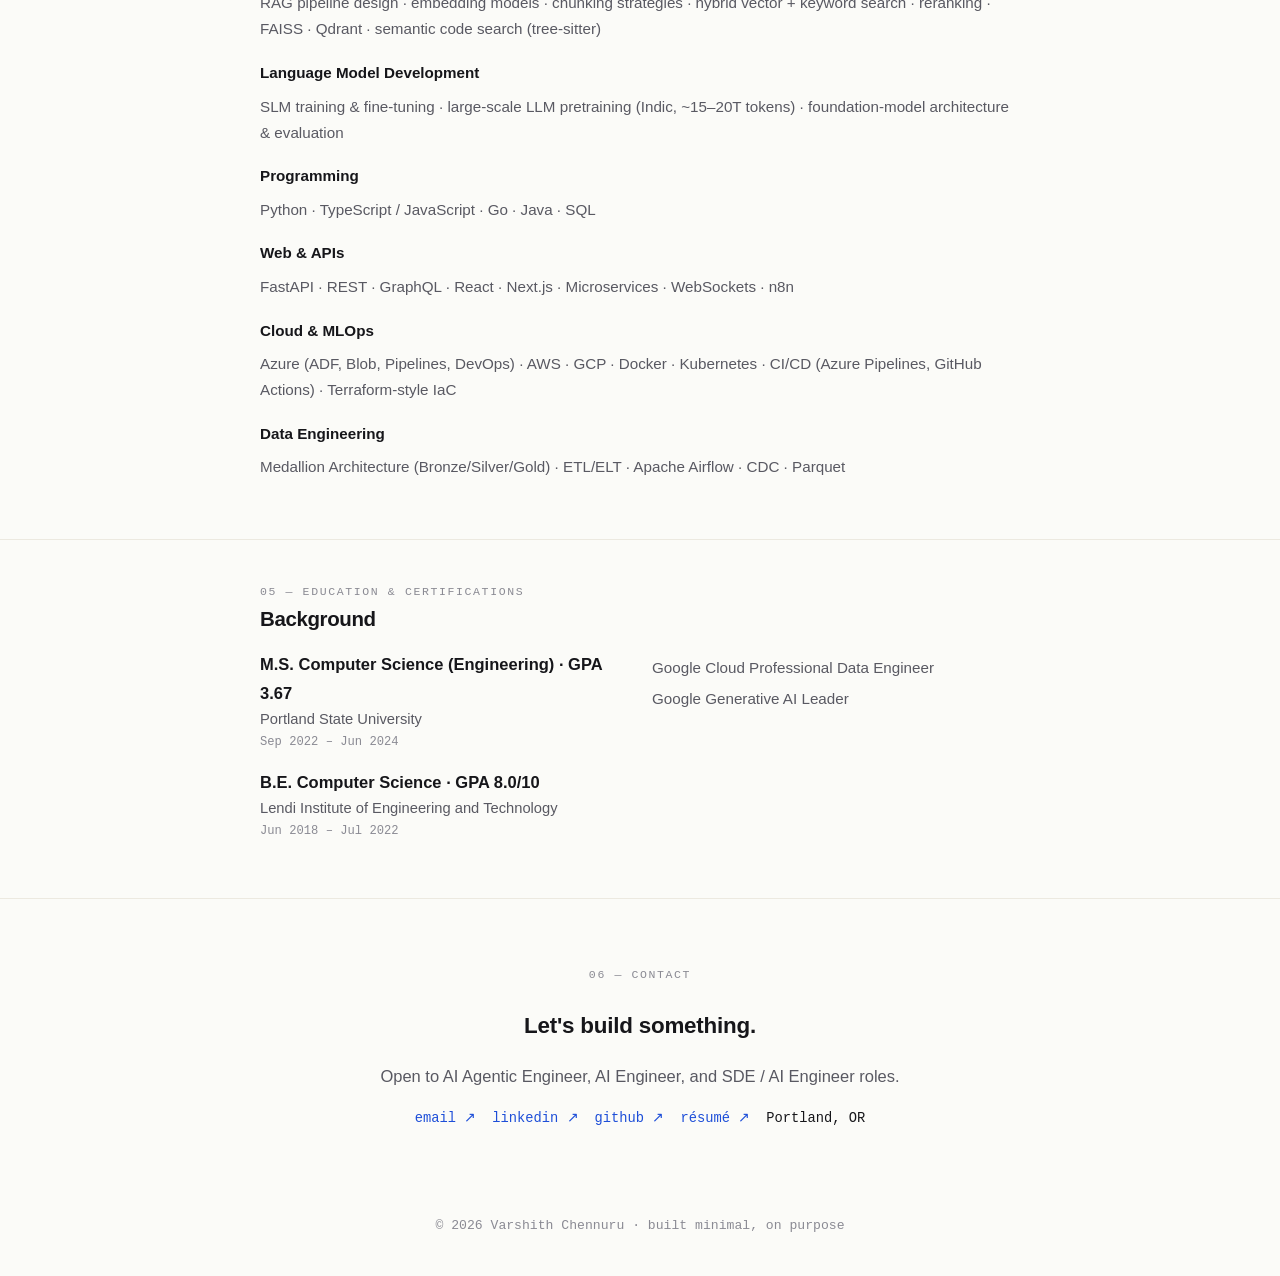
==== commit b9bed4d4: "Revise project description for CNN and ATS Updated project description for breast cancer detection, " ====
--- a/index.html
+++ b/index.html
@@ -274,9 +274,9 @@
               <span class="proj-date">2023 – 2024</span>
             </div>
             <p class="proj-desc">
-              A <b>CNN trained on ~30,000 histology images</b> reaching ~93% accuracy with a
-              25% inference optimization, paired with a Random Forest ATS ranking 2,500+
-              candidate profiles at ~85% precision, deployed as a REST API.
+              <b>Developed a Convolutional Neural Network (CNN)</b> for breast cancer histopathology 
+              image classification using <b>~30,000 histology images</b>, achieving <b>~93% classification 
+                accuracy</b> with a <b>25% inference optimization</b>, deployed as a <b>REST API</b>.
             </p>
             <div class="stack">
               <span>PyTorch / CNN</span><span>Random Forest</span><span>REST API</span><span>Computer Vision</span>
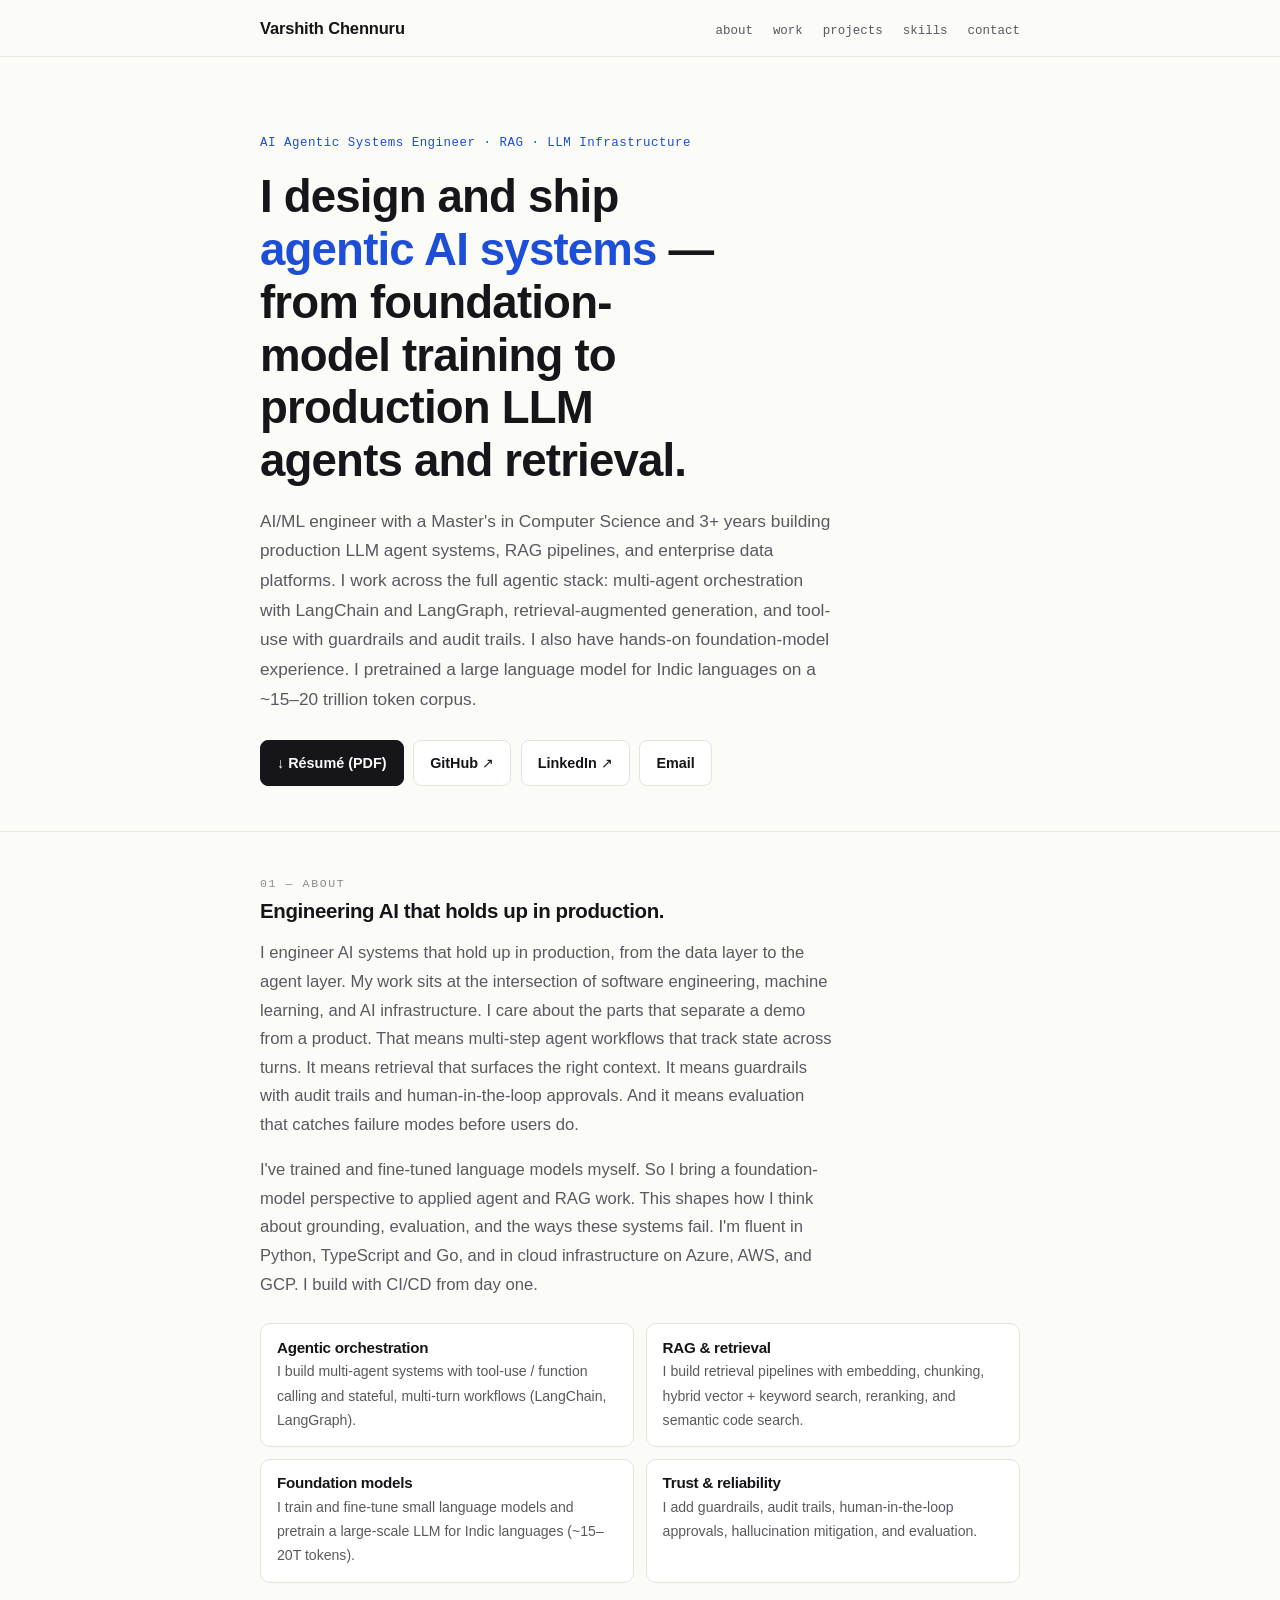
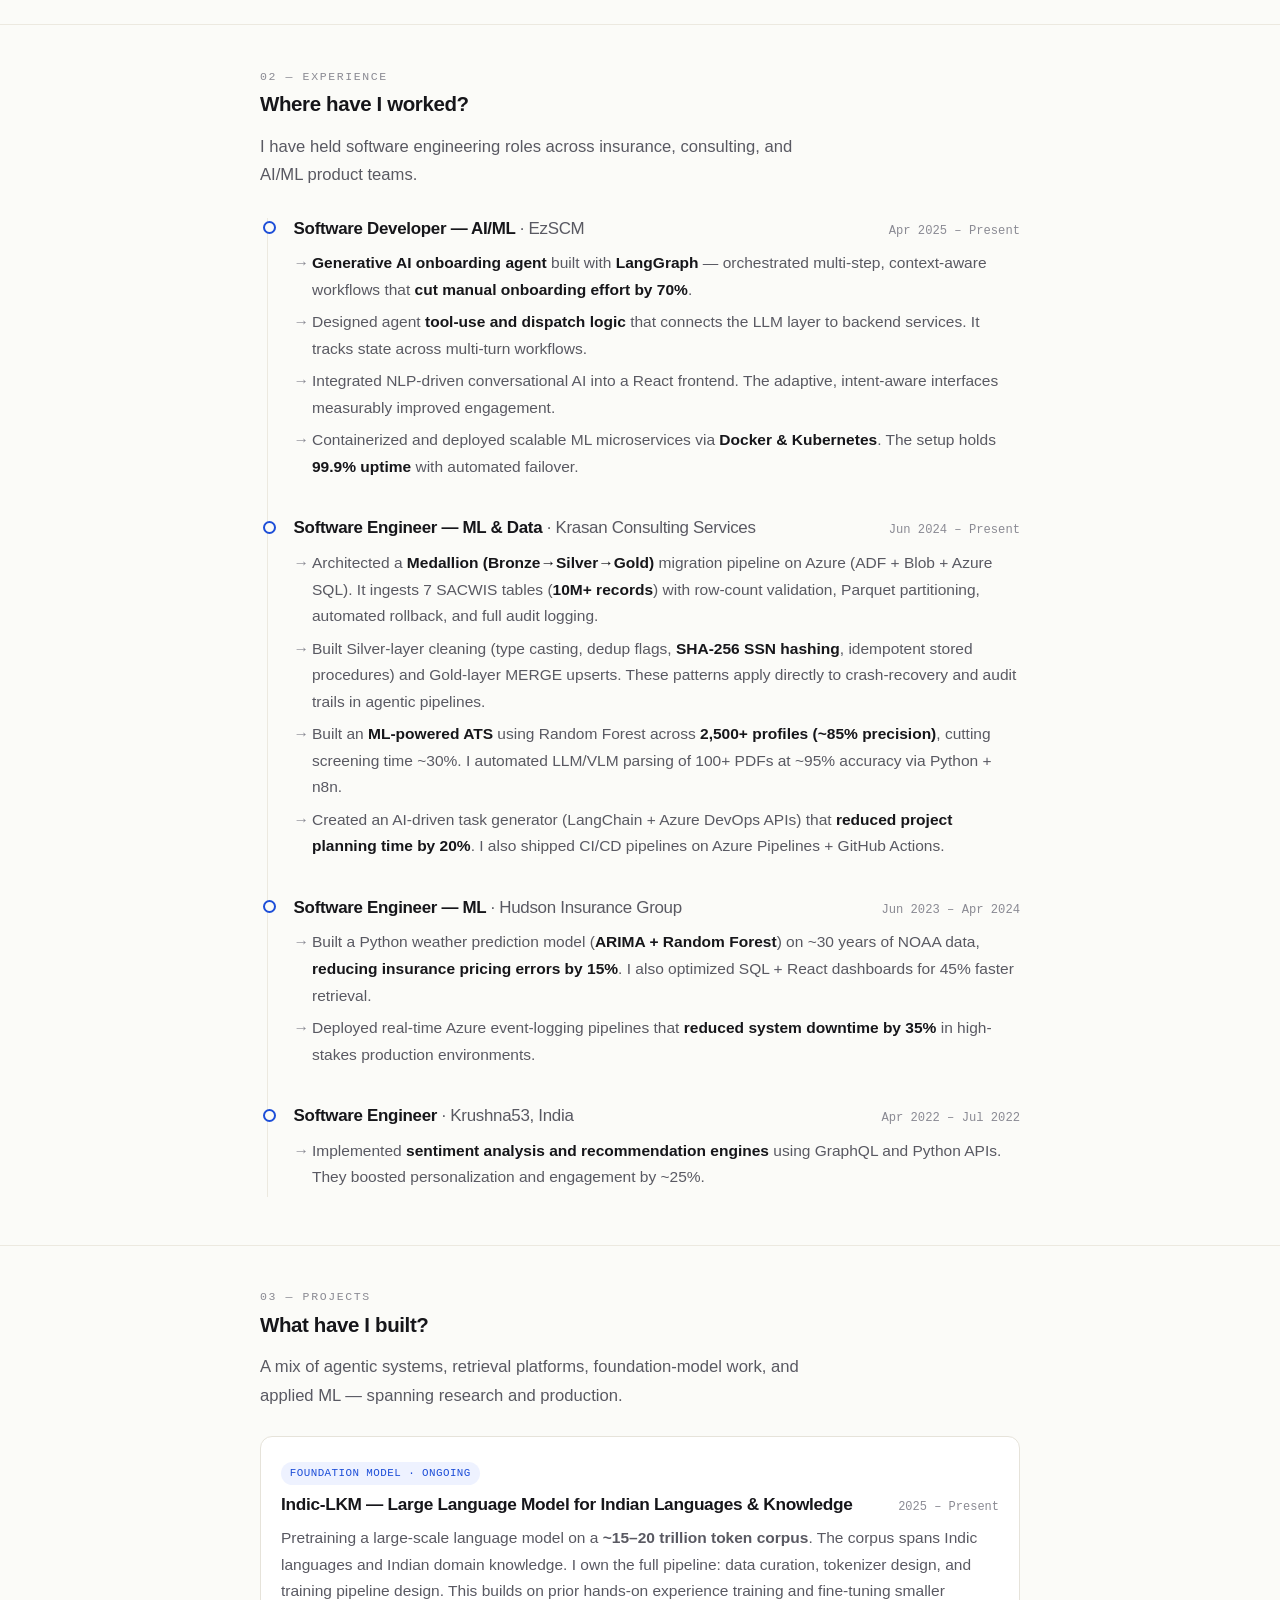
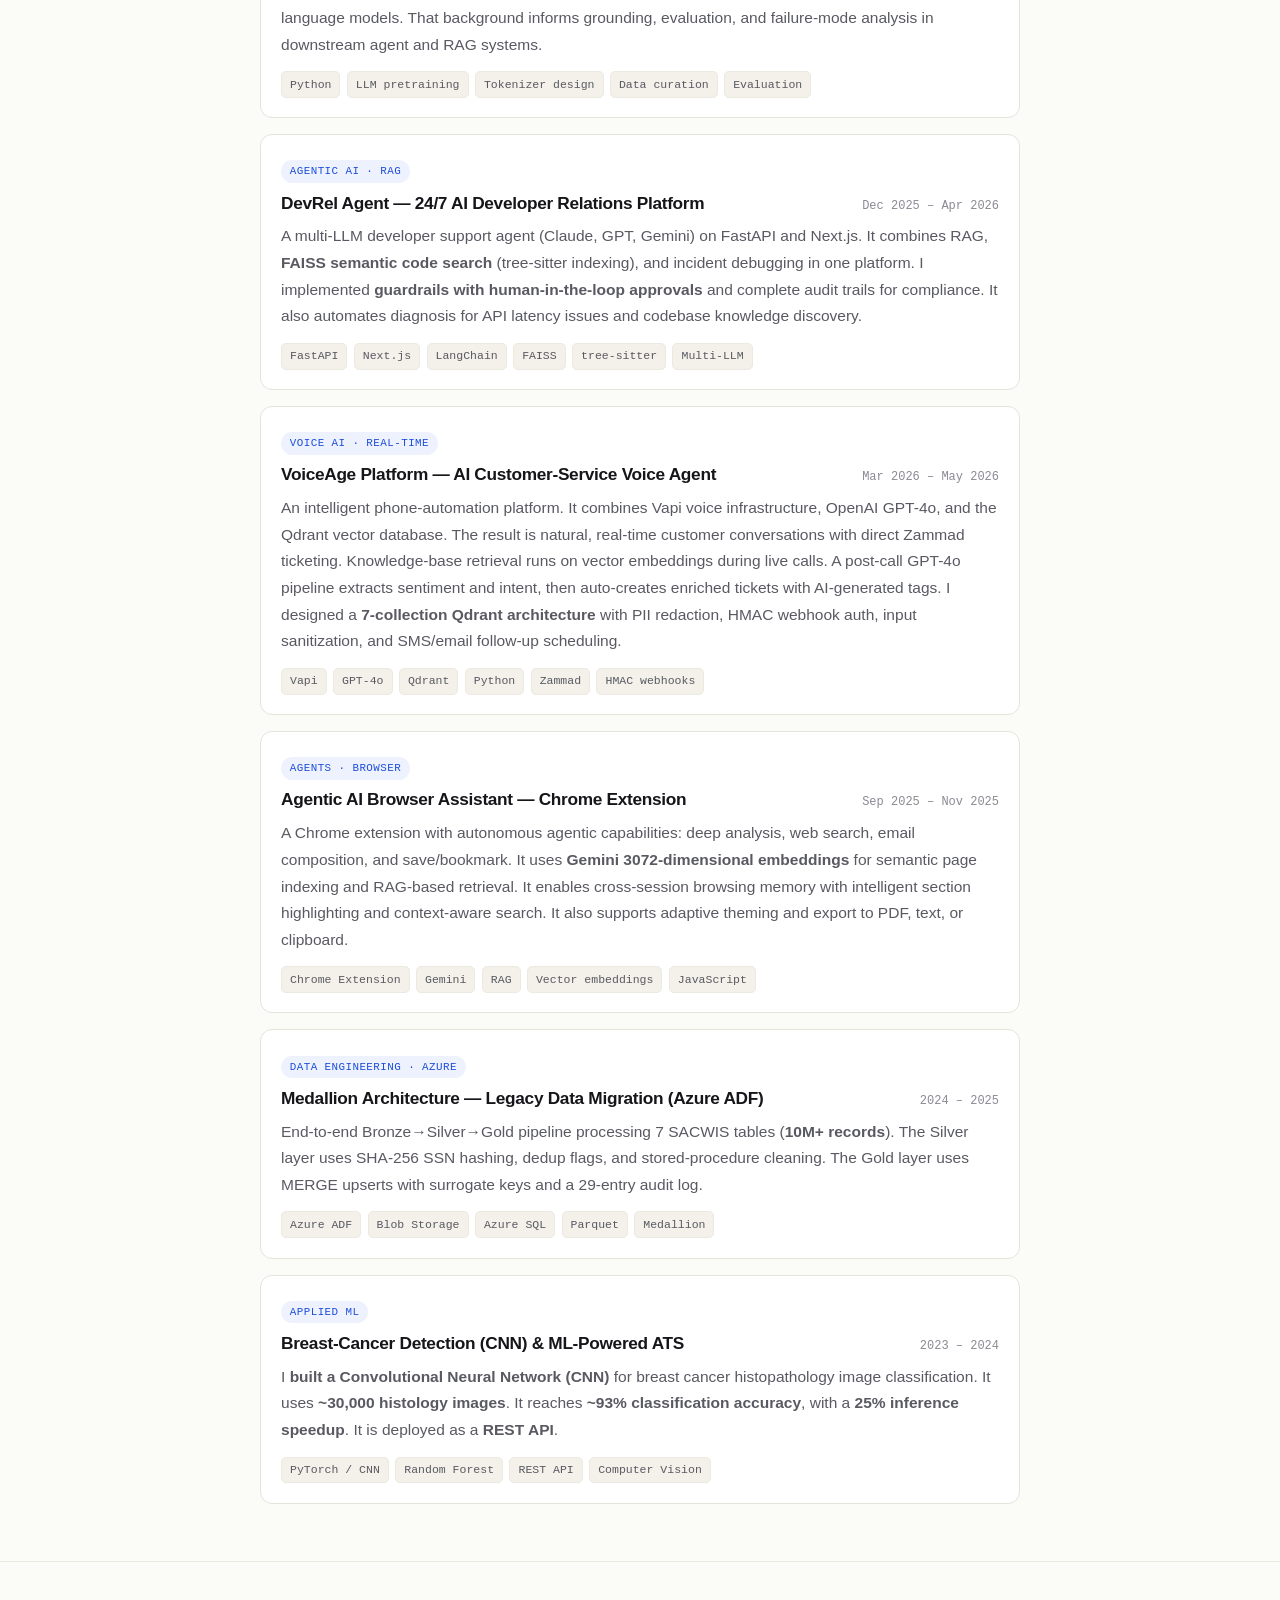
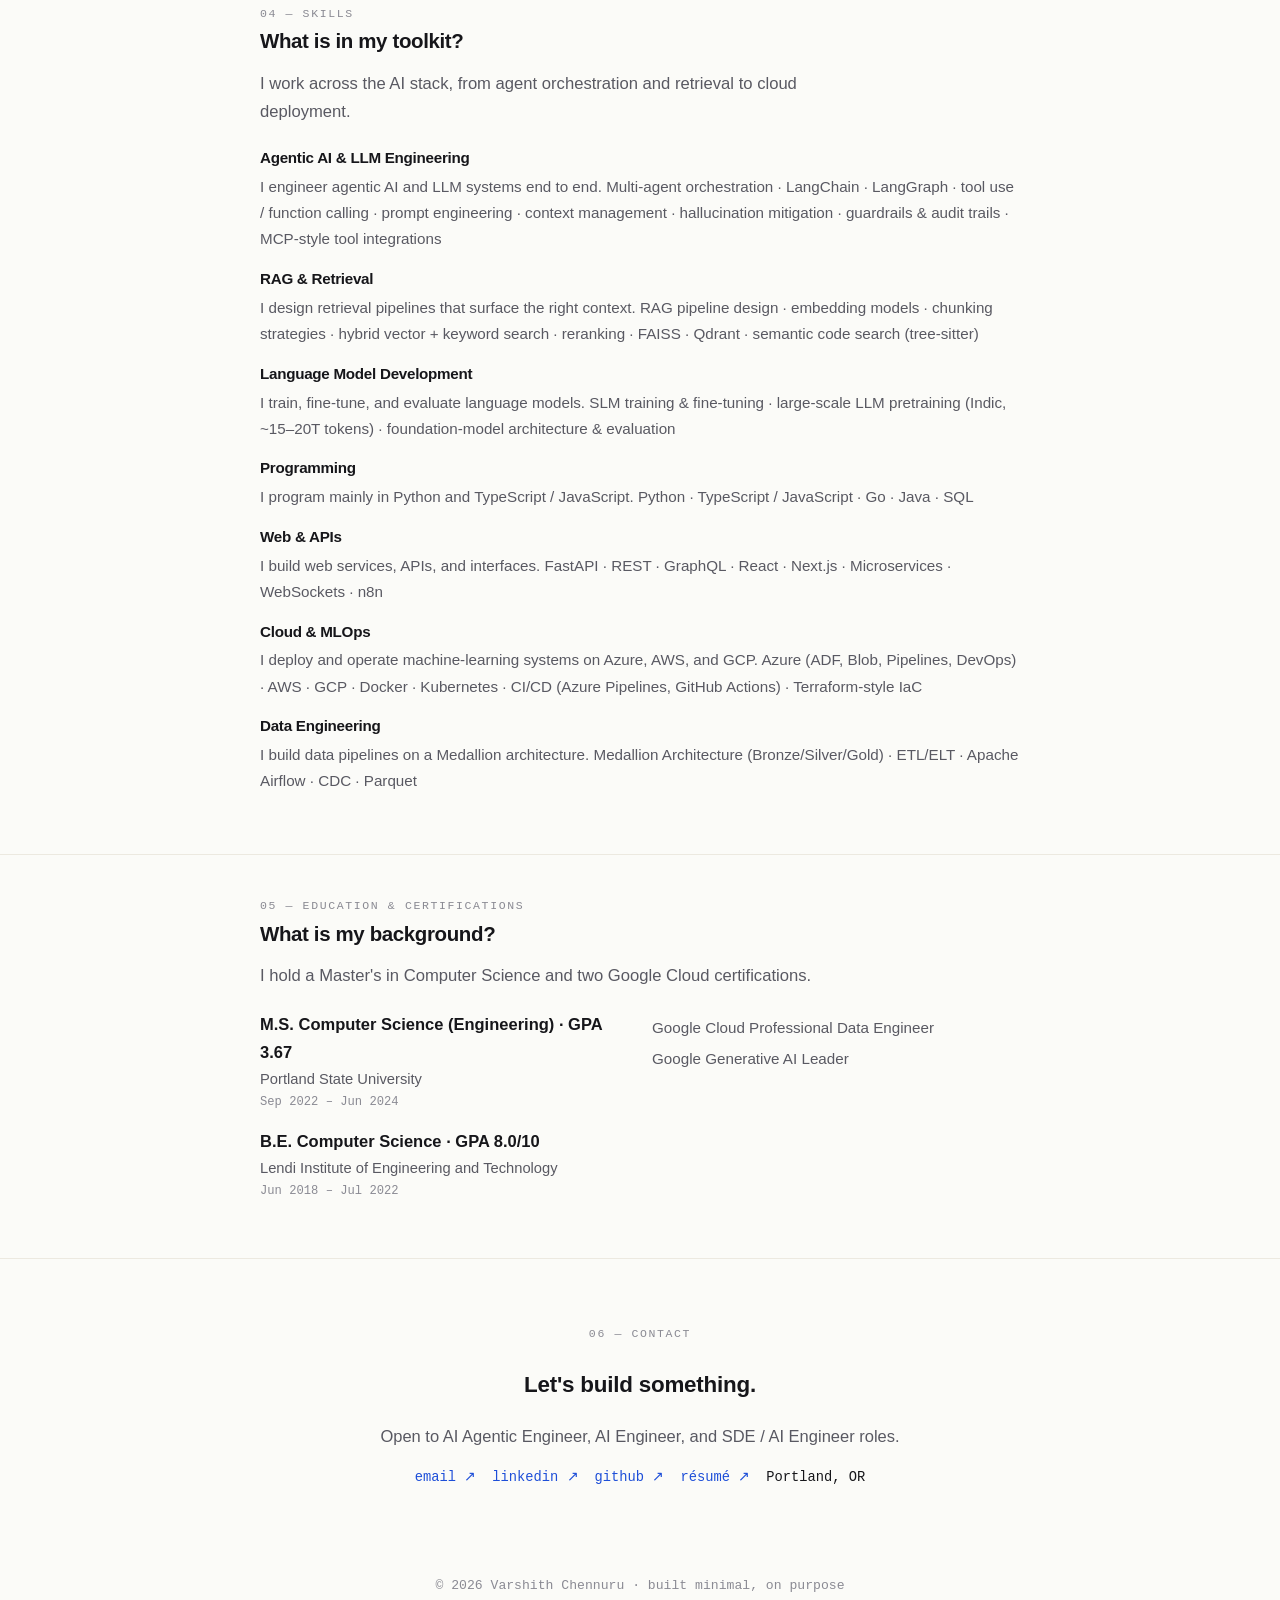
==== commit a643e236: "content: answer-first sections, question headings and simpler sentences - Opens every section with a" ====
--- a/index.html
+++ b/index.html
@@ -14,14 +14,71 @@
       content="Production LLM agents, RAG pipelines, foundation-model pretraining, and enterprise data platforms."
     />
     <meta property="og:type" content="website" />
-    <meta property="og:url" content="https://varshith2000.github.io/" />
+    <meta property="og:url" content="https://varshithchennuru.dev/" />
     <meta name="twitter:card" content="summary_large_image" />
+    <link rel="canonical" href="https://varshithchennuru.dev/" />
     <title>Varshith Chennuru — AI Agentic Systems Engineer</title>
-    <link
-      rel="icon"
-      href="data:image/svg+xml,%3Csvg xmlns='http://www.w3.org/2000/svg' viewBox='0 0 64 64'%3E%3Crect width='64' height='64' rx='14' fill='%2316161a'/%3E%3Ctext x='50%25' y='54%25' font-size='34' font-family='Georgia,serif' fill='white' text-anchor='middle' dominant-baseline='middle'%3EV%3C/text%3E%3C/svg%3E"
-    />
+    <link rel="icon" href="icon.svg" type="image/svg+xml" />
     <link rel="stylesheet" href="style.css" />
+    <script type="application/ld+json">
+      {
+        "@context": "https://schema.org",
+        "@graph": [
+          {
+            "@type": "WebSite",
+            "@id": "https://varshithchennuru.dev/#website",
+            "url": "https://varshithchennuru.dev/",
+            "name": "Varshith Chennuru — AI Agentic Systems Engineer",
+            "inLanguage": "en"
+          },
+          {
+            "@type": "Person",
+            "@id": "https://varshithchennuru.dev/#person",
+            "name": "Varshith Chennuru",
+            "url": "https://varshithchennuru.dev/",
+            "mainEntityOfPage": "https://varshithchennuru.dev/",
+            "jobTitle": "AI Agentic Systems Engineer",
+            "description": "AI/ML engineer building production LLM agents, RAG pipelines, foundation models and enterprise data platforms.",
+            "image": "https://varshithchennuru.dev/icon.svg",
+            "logo": "https://varshithchennuru.dev/icon.svg",
+            "email": "mailto:chennuruvarshith19@gmail.com",
+            "knowsLanguage": "en",
+            "address": {
+              "@type": "PostalAddress",
+              "addressLocality": "Portland",
+              "addressRegion": "OR",
+              "addressCountry": "US"
+            },
+            "alumniOf": [
+              { "@type": "CollegeOrUniversity", "name": "Portland State University" },
+              { "@type": "CollegeOrUniversity", "name": "Lendi Institute of Engineering and Technology" }
+            ],
+            "knowsAbout": [
+              "Agentic AI",
+              "Large language model agents",
+              "Retrieval-augmented generation",
+              "LLM pretraining",
+              "Machine learning engineering",
+              "MLOps"
+            ],
+            "hasCredential": [
+              {
+                "@type": "EducationalOccupationalCredential",
+                "name": "Google Cloud Professional Data Engineer"
+              },
+              {
+                "@type": "EducationalOccupationalCredential",
+                "name": "Google Generative AI Leader"
+              }
+            ],
+            "sameAs": [
+              "https://github.com/varshith2000",
+              "https://www.linkedin.com/in/varshith-chennuru/"
+            ]
+          }
+        ]
+      }
+    </script>
   </head>
   <body>
     <header class="site-header">
@@ -51,10 +108,10 @@
           <p class="hero-summary">
             AI/ML engineer with a Master's in Computer Science and 3+ years building
             production LLM agent systems, RAG pipelines, and enterprise data platforms.
-            I work across the full agentic stack — multi-agent orchestration with
-            LangChain/LangGraph, retrieval-augmented generation, tool-use with guardrails
-            and audit trails — and have hands-on foundation-model experience, including
-            pretraining a large language model for Indic languages on a ~15–20 trillion
+            I work across the full agentic stack: multi-agent orchestration with
+            LangChain and LangGraph, retrieval-augmented generation, and tool-use with
+            guardrails and audit trails. I also have hands-on foundation-model experience.
+            I pretrained a large language model for Indic languages on a ~15–20 trillion
             token corpus.
           </p>
           <div class="hero-actions">
@@ -72,37 +129,38 @@
           <p class="section-label">01 — About</p>
           <h2>Engineering AI that holds up in production.</h2>
           <p class="lede">
-            My work sits at the intersection of software engineering, machine learning,
-            and AI infrastructure. I care about the parts that separate a demo from a
-            product: multi-step agent workflows that track state across turns, retrieval
-            that actually surfaces the right context, guardrails with audit trails and
-            human-in-the-loop approvals, and evaluation that catches failure modes
-            before users do.
+            I engineer AI systems that hold up in production, from the data layer to the
+            agent layer. My work sits at the intersection of software engineering, machine
+            learning, and AI infrastructure. I care about the parts that separate a demo
+            from a product. That means multi-step agent workflows that track state across
+            turns. It means retrieval that surfaces the right context. It means guardrails
+            with audit trails and human-in-the-loop approvals. And it means evaluation
+            that catches failure modes before users do.
           </p>
           <p class="lede">
-            Because I've trained and fine-tuned language models myself, I bring a
-            foundation-model perspective to applied agent and RAG work — informing how I
+            I've trained and fine-tuned language models myself. So I bring a
+            foundation-model perspective to applied agent and RAG work. This shapes how I
             think about grounding, evaluation, and the ways these systems fail. I'm fluent
-            across Python, TypeScript/Go, and cloud infrastructure (Azure/AWS/GCP), and I
-            build with CI/CD from day one.
+            in Python, TypeScript and Go, and in cloud infrastructure on Azure, AWS, and
+            GCP. I build with CI/CD from day one.
           </p>
 
           <div class="focus-grid">
             <div class="focus-item">
-              <h4>Agentic orchestration</h4>
-              <p>Multi-agent systems, tool-use / function calling, stateful multi-turn workflows (LangChain, LangGraph).</p>
+              <h3>Agentic orchestration</h3>
+              <p>I build multi-agent systems with tool-use / function calling and stateful, multi-turn workflows (LangChain, LangGraph).</p>
             </div>
             <div class="focus-item">
-              <h4>RAG &amp; retrieval</h4>
-              <p>Embedding, chunking, hybrid vector + keyword search, reranking, semantic code search.</p>
+              <h3>RAG &amp; retrieval</h3>
+              <p>I build retrieval pipelines with embedding, chunking, hybrid vector + keyword search, reranking, and semantic code search.</p>
             </div>
             <div class="focus-item">
-              <h4>Foundation models</h4>
-              <p>SLM training/fine-tuning; pretraining a large-scale LLM for Indic languages (~15–20T tokens).</p>
+              <h3>Foundation models</h3>
+              <p>I train and fine-tune small language models and pretrain a large-scale LLM for Indic languages (~15–20T tokens).</p>
             </div>
             <div class="focus-item">
-              <h4>Trust &amp; reliability</h4>
-              <p>Guardrails, audit trails, human-in-the-loop approvals, hallucination mitigation, evaluation.</p>
+              <h3>Trust &amp; reliability</h3>
+              <p>I add guardrails, audit trails, human-in-the-loop approvals, hallucination mitigation, and evaluation.</p>
             </div>
           </div>
         </div>
@@ -112,7 +170,11 @@
       <section id="work" class="section">
         <div class="container">
           <p class="section-label">02 — Experience</p>
-          <h2>Selected roles</h2>
+          <h2>Where have I worked?</h2>
+          <p class="lede" style="margin-bottom: 1.4rem">
+            I have held software engineering roles across insurance, consulting, and
+            AI/ML product teams.
+          </p>
 
           <div class="timeline">
             <article class="tl-item">
@@ -122,9 +184,9 @@
               </div>
               <ul class="tl-bullets">
                 <li><b>Generative AI onboarding agent</b> built with <b>LangGraph</b> — orchestrated multi-step, context-aware workflows that <b>cut manual onboarding effort by 70%</b>.</li>
-                <li>Designed agent <b>tool-use and dispatch logic</b> connecting the LLM layer to backend services, with state tracking across multi-turn workflows.</li>
-                <li>Integrated NLP-driven conversational AI into a React frontend — adaptive, intent-aware interfaces that measurably improved engagement.</li>
-                <li>Containerized and deployed scalable ML microservices via <b>Docker &amp; Kubernetes</b>, maintaining <b>99.9% uptime</b> with automated failover.</li>
+                <li>Designed agent <b>tool-use and dispatch logic</b> that connects the LLM layer to backend services. It tracks state across multi-turn workflows.</li>
+                <li>Integrated NLP-driven conversational AI into a React frontend. The adaptive, intent-aware interfaces measurably improved engagement.</li>
+                <li>Containerized and deployed scalable ML microservices via <b>Docker &amp; Kubernetes</b>. The setup holds <b>99.9% uptime</b> with automated failover.</li>
               </ul>
             </article>
 
@@ -134,10 +196,10 @@
                 <span class="tl-date">Jun 2024 – Present</span>
               </div>
               <ul class="tl-bullets">
-                <li>Architected a <b>Medallion (Bronze→Silver→Gold)</b> migration pipeline on Azure (ADF + Blob + Azure SQL) ingesting 7 SACWIS tables (<b>10M+ records</b>) with row-count validation, Parquet partitioning, automated rollback, and full audit logging.</li>
-                <li>Built Silver-layer cleaning (type casting, dedup flags, <b>SHA-256 SSN hashing</b>, idempotent stored procedures) and Gold-layer MERGE upserts — patterns directly applicable to crash-recovery and audit trails in agentic pipelines.</li>
-                <li><b>ML-powered ATS</b> using Random Forest across <b>2,500+ profiles (~85% precision)</b>, cutting screening time ~30%; automated LLM/VLM parsing of 100+ PDFs at ~95% accuracy via Python + n8n.</li>
-                <li>Created an AI-driven task generator (LangChain + Azure DevOps APIs) that <b>reduced project planning time by 20%</b>; shipped CI/CD pipelines on Azure Pipelines + GitHub Actions.</li>
+                <li>Architected a <b>Medallion (Bronze→Silver→Gold)</b> migration pipeline on Azure (ADF + Blob + Azure SQL). It ingests 7 SACWIS tables (<b>10M+ records</b>) with row-count validation, Parquet partitioning, automated rollback, and full audit logging.</li>
+                <li>Built Silver-layer cleaning (type casting, dedup flags, <b>SHA-256 SSN hashing</b>, idempotent stored procedures) and Gold-layer MERGE upserts. These patterns apply directly to crash-recovery and audit trails in agentic pipelines.</li>
+                <li>Built an <b>ML-powered ATS</b> using Random Forest across <b>2,500+ profiles (~85% precision)</b>, cutting screening time ~30%. I automated LLM/VLM parsing of 100+ PDFs at ~95% accuracy via Python + n8n.</li>
+                <li>Created an AI-driven task generator (LangChain + Azure DevOps APIs) that <b>reduced project planning time by 20%</b>. I also shipped CI/CD pipelines on Azure Pipelines + GitHub Actions.</li>
               </ul>
             </article>
 
@@ -147,8 +209,8 @@
                 <span class="tl-date">Jun 2023 – Apr 2024</span>
               </div>
               <ul class="tl-bullets">
-                <li>Built a Python weather prediction model (<b>ARIMA + Random Forest</b>) on ~30 years of NOAA data, <b>reducing insurance pricing errors by 15%</b>; optimized SQL + React dashboards for 45% faster retrieval.</li>
-                <li>Deployed real-time Azure event-logging pipelines, <b>reducing system downtime by 35%</b> in high-stakes production environments.</li>
+                <li>Built a Python weather prediction model (<b>ARIMA + Random Forest</b>) on ~30 years of NOAA data, <b>reducing insurance pricing errors by 15%</b>. I also optimized SQL + React dashboards for 45% faster retrieval.</li>
+                <li>Deployed real-time Azure event-logging pipelines that <b>reduced system downtime by 35%</b> in high-stakes production environments.</li>
               </ul>
             </article>
 
@@ -158,7 +220,7 @@
                 <span class="tl-date">Apr 2022 – Jul 2022</span>
               </div>
               <ul class="tl-bullets">
-                <li>Implemented <b>sentiment analysis and recommendation engines</b> using GraphQL and Python APIs, boosting personalization and engagement by ~25%.</li>
+                <li>Implemented <b>sentiment analysis and recommendation engines</b> using GraphQL and Python APIs. They boosted personalization and engagement by ~25%.</li>
               </ul>
             </article>
           </div>
@@ -169,7 +231,7 @@
       <section id="projects" class="section">
         <div class="container">
           <p class="section-label">03 — Projects</p>
-          <h2>Things I've built</h2>
+          <h2>What have I built?</h2>
           <p class="lede" style="margin-bottom: 1.6rem">
             A mix of agentic systems, retrieval platforms, foundation-model work, and
             applied ML — spanning research and production.
@@ -182,11 +244,11 @@
               <span class="proj-date">2025 – Present</span>
             </div>
             <p class="proj-desc">
-              Pretraining a large-scale language model on a <b>~15–20 trillion token corpus</b>
-              spanning Indic languages and Indian domain knowledge. Owns the full pipeline —
-              data curation, tokenizer design, and training pipeline design. Builds on prior
-              hands-on experience training and fine-tuning smaller language models, applying
-              that foundation-model background to grounding, evaluation, and failure-mode
+              Pretraining a large-scale language model on a <b>~15–20 trillion token corpus</b>.
+              The corpus spans Indic languages and Indian domain knowledge. I own the full
+              pipeline: data curation, tokenizer design, and training pipeline design. This
+              builds on prior hands-on experience training and fine-tuning smaller language
+              models. That background informs grounding, evaluation, and failure-mode
               analysis in downstream agent and RAG systems.
             </p>
             <div class="stack">
@@ -201,11 +263,11 @@
               <span class="proj-date">Dec 2025 – Apr 2026</span>
             </div>
             <p class="proj-desc">
-              A multi-LLM developer support agent (Claude, GPT, Gemini) on FastAPI + Next.js
-              with RAG, <b>FAISS semantic code search</b> (tree-sitter indexing), and incident
-              debugging through a unified platform. Implemented <b>guardrails with
-              human-in-the-loop approvals</b>, complete audit trails for compliance, and
-              automated diagnosis for API latency issues and codebase knowledge discovery.
+              A multi-LLM developer support agent (Claude, GPT, Gemini) on FastAPI and Next.js.
+              It combines RAG, <b>FAISS semantic code search</b> (tree-sitter indexing), and
+              incident debugging in one platform. I implemented <b>guardrails with
+              human-in-the-loop approvals</b> and complete audit trails for compliance. It
+              also automates diagnosis for API latency issues and codebase knowledge discovery.
             </p>
             <div class="stack">
               <span>FastAPI</span><span>Next.js</span><span>LangChain</span><span>FAISS</span><span>tree-sitter</span><span>Multi-LLM</span>
@@ -219,13 +281,14 @@
               <span class="proj-date">Mar 2026 – May 2026</span>
             </div>
             <p class="proj-desc">
-              An intelligent phone-automation platform combining Vapi voice infrastructure,
-              OpenAI GPT-4o, and Qdrant vector DB for natural, real-time customer
-              conversations with direct Zammad ticketing. Real-time knowledge-base retrieval
-              via vector embeddings during live calls; a post-call GPT-4o pipeline extracts
-              sentiment/intent and auto-creates enriched tickets with AI-generated tags.
-              Designed a <b>7-collection Qdrant architecture</b> with PII redaction, HMAC
-              webhook auth, input sanitization, and SMS/email follow-up scheduling.
+              An intelligent phone-automation platform. It combines Vapi voice
+              infrastructure, OpenAI GPT-4o, and the Qdrant vector database. The result is
+              natural, real-time customer conversations with direct Zammad ticketing.
+              Knowledge-base retrieval runs on vector embeddings during live calls. A
+              post-call GPT-4o pipeline extracts sentiment and intent, then auto-creates
+              enriched tickets with AI-generated tags. I designed a
+              <b>7-collection Qdrant architecture</b> with PII redaction, HMAC webhook auth,
+              input sanitization, and SMS/email follow-up scheduling.
             </p>
             <div class="stack">
               <span>Vapi</span><span>GPT-4o</span><span>Qdrant</span><span>Python</span><span>Zammad</span><span>HMAC webhooks</span>
@@ -239,11 +302,12 @@
               <span class="proj-date">Sep 2025 – Nov 2025</span>
             </div>
             <p class="proj-desc">
-              A Chrome extension with autonomous agentic capabilities — deep analysis, web
-              search, email composition, save/bookmark — using <b>Gemini 3072-dimensional
-              embeddings</b> for semantic page indexing and RAG-based retrieval. Enables
-              cross-session browsing memory with intelligent section highlighting,
-              context-aware search, adaptive theming, and export (PDF, text, clipboard).
+              A Chrome extension with autonomous agentic capabilities: deep analysis, web
+              search, email composition, and save/bookmark. It uses <b>Gemini 3072-dimensional
+              embeddings</b> for semantic page indexing and RAG-based retrieval. It enables
+              cross-session browsing memory with intelligent section highlighting and
+              context-aware search. It also supports adaptive theming and export to PDF,
+              text, or clipboard.
             </p>
             <div class="stack">
               <span>Chrome Extension</span><span>Gemini</span><span>RAG</span><span>Vector embeddings</span><span>JavaScript</span>
@@ -258,9 +322,9 @@
             </div>
             <p class="proj-desc">
               End-to-end Bronze→Silver→Gold pipeline processing 7 SACWIS tables
-              (<b>10M+ records</b>). Silver layer with SHA-256 SSN hashing, dedup flags, and
-              stored-procedure cleaning; Gold MERGE upserts with surrogate keys and a
-              29-entry audit log.
+              (<b>10M+ records</b>). The Silver layer uses SHA-256 SSN hashing, dedup flags,
+              and stored-procedure cleaning. The Gold layer uses MERGE upserts with
+              surrogate keys and a 29-entry audit log.
             </p>
             <div class="stack">
               <span>Azure ADF</span><span>Blob Storage</span><span>Azure SQL</span><span>Parquet</span><span>Medallion</span>
@@ -274,9 +338,10 @@
               <span class="proj-date">2023 – 2024</span>
             </div>
             <p class="proj-desc">
-              <b>Developed a Convolutional Neural Network (CNN)</b> for breast cancer histopathology 
-              image classification using <b>~30,000 histology images</b>, achieving <b>~93% classification 
-                accuracy</b> with a <b>25% inference optimization</b>, deployed as a <b>REST API</b>.
+              I <b>built a Convolutional Neural Network (CNN)</b> for breast cancer
+              histopathology image classification. It uses <b>~30,000 histology images</b>. It
+              reaches <b>~93% classification accuracy</b>, with a <b>25% inference speedup</b>.
+              It is deployed as a <b>REST API</b>.
             </p>
             <div class="stack">
               <span>PyTorch / CNN</span><span>Random Forest</span><span>REST API</span><span>Computer Vision</span>
@@ -289,35 +354,39 @@
       <section id="skills" class="section">
         <div class="container">
           <p class="section-label">04 — Skills</p>
-          <h2>Toolkit</h2>
-
-          <div class="skill-group">
-            <h4>Agentic AI &amp; LLM Engineering</h4>
-            <p>Multi-agent orchestration · LangChain · LangGraph · tool use / function calling · prompt engineering · context management · hallucination mitigation · guardrails &amp; audit trails · MCP-style tool integrations</p>
-          </div>
-          <div class="skill-group">
-            <h4>RAG &amp; Retrieval</h4>
-            <p>RAG pipeline design · embedding models · chunking strategies · hybrid vector + keyword search · reranking · FAISS · Qdrant · semantic code search (tree-sitter)</p>
-          </div>
-          <div class="skill-group">
-            <h4>Language Model Development</h4>
-            <p>SLM training &amp; fine-tuning · large-scale LLM pretraining (Indic, ~15–20T tokens) · foundation-model architecture &amp; evaluation</p>
-          </div>
-          <div class="skill-group">
-            <h4>Programming</h4>
-            <p>Python · TypeScript / JavaScript · Go · Java · SQL</p>
-          </div>
-          <div class="skill-group">
-            <h4>Web &amp; APIs</h4>
-            <p>FastAPI · REST · GraphQL · React · Next.js · Microservices · WebSockets · n8n</p>
-          </div>
-          <div class="skill-group">
-            <h4>Cloud &amp; MLOps</h4>
-            <p>Azure (ADF, Blob, Pipelines, DevOps) · AWS · GCP · Docker · Kubernetes · CI/CD (Azure Pipelines, GitHub Actions) · Terraform-style IaC</p>
-          </div>
-          <div class="skill-group">
-            <h4>Data Engineering</h4>
-            <p>Medallion Architecture (Bronze/Silver/Gold) · ETL/ELT · Apache Airflow · CDC · Parquet</p>
+          <h2>What is in my toolkit?</h2>
+          <p class="lede" style="margin-bottom: 1.4rem">
+            I work across the AI stack, from agent orchestration and retrieval to cloud
+            deployment.
+          </p>
+
+          <div class="skill-group">
+            <h3>Agentic AI &amp; LLM Engineering</h3>
+            <p>I engineer agentic AI and LLM systems end to end. Multi-agent orchestration · LangChain · LangGraph · tool use / function calling · prompt engineering · context management · hallucination mitigation · guardrails &amp; audit trails · MCP-style tool integrations</p>
+          </div>
+          <div class="skill-group">
+            <h3>RAG &amp; Retrieval</h3>
+            <p>I design retrieval pipelines that surface the right context. RAG pipeline design · embedding models · chunking strategies · hybrid vector + keyword search · reranking · FAISS · Qdrant · semantic code search (tree-sitter)</p>
+          </div>
+          <div class="skill-group">
+            <h3>Language Model Development</h3>
+            <p>I train, fine-tune, and evaluate language models. SLM training &amp; fine-tuning · large-scale LLM pretraining (Indic, ~15–20T tokens) · foundation-model architecture &amp; evaluation</p>
+          </div>
+          <div class="skill-group">
+            <h3>Programming</h3>
+            <p>I program mainly in Python and TypeScript / JavaScript. Python · TypeScript / JavaScript · Go · Java · SQL</p>
+          </div>
+          <div class="skill-group">
+            <h3>Web &amp; APIs</h3>
+            <p>I build web services, APIs, and interfaces. FastAPI · REST · GraphQL · React · Next.js · Microservices · WebSockets · n8n</p>
+          </div>
+          <div class="skill-group">
+            <h3>Cloud &amp; MLOps</h3>
+            <p>I deploy and operate machine-learning systems on Azure, AWS, and GCP. Azure (ADF, Blob, Pipelines, DevOps) · AWS · GCP · Docker · Kubernetes · CI/CD (Azure Pipelines, GitHub Actions) · Terraform-style IaC</p>
+          </div>
+          <div class="skill-group">
+            <h3>Data Engineering</h3>
+            <p>I build data pipelines on a Medallion architecture. Medallion Architecture (Bronze/Silver/Gold) · ETL/ELT · Apache Airflow · CDC · Parquet</p>
           </div>
         </div>
       </section>
@@ -326,8 +395,11 @@
       <section class="section">
         <div class="container">
           <p class="section-label">05 — Education &amp; Certifications</p>
-          <h2>Background</h2>
-          <div class="split" style="margin-top: 1.2rem">
+          <h2>What is my background?</h2>
+          <p class="lede" style="margin-bottom: 1.2rem">
+            I hold a Master's in Computer Science and two Google Cloud certifications.
+          </p>
+          <div class="split">
             <div>
               <div class="edu-item">
                 <div class="deg">M.S. Computer Science (Engineering) · GPA 3.67</div>
--- a/style.css
+++ b/style.css
@@ -244,7 +244,7 @@
   border-radius: 10px;
   padding: 0.9rem 1rem;
 }
-.focus-item h4 {
+.focus-item h3 {
   margin: 0 0 0.2rem;
   font-size: 0.95rem;
   font-weight: 620;
@@ -395,7 +395,7 @@
 .skill-group {
   margin-bottom: 1.1rem;
 }
-.skill-group h4 {
+.skill-group h3 {
   margin: 0 0 0.45rem;
   font-size: 0.95rem;
   font-weight: 620;
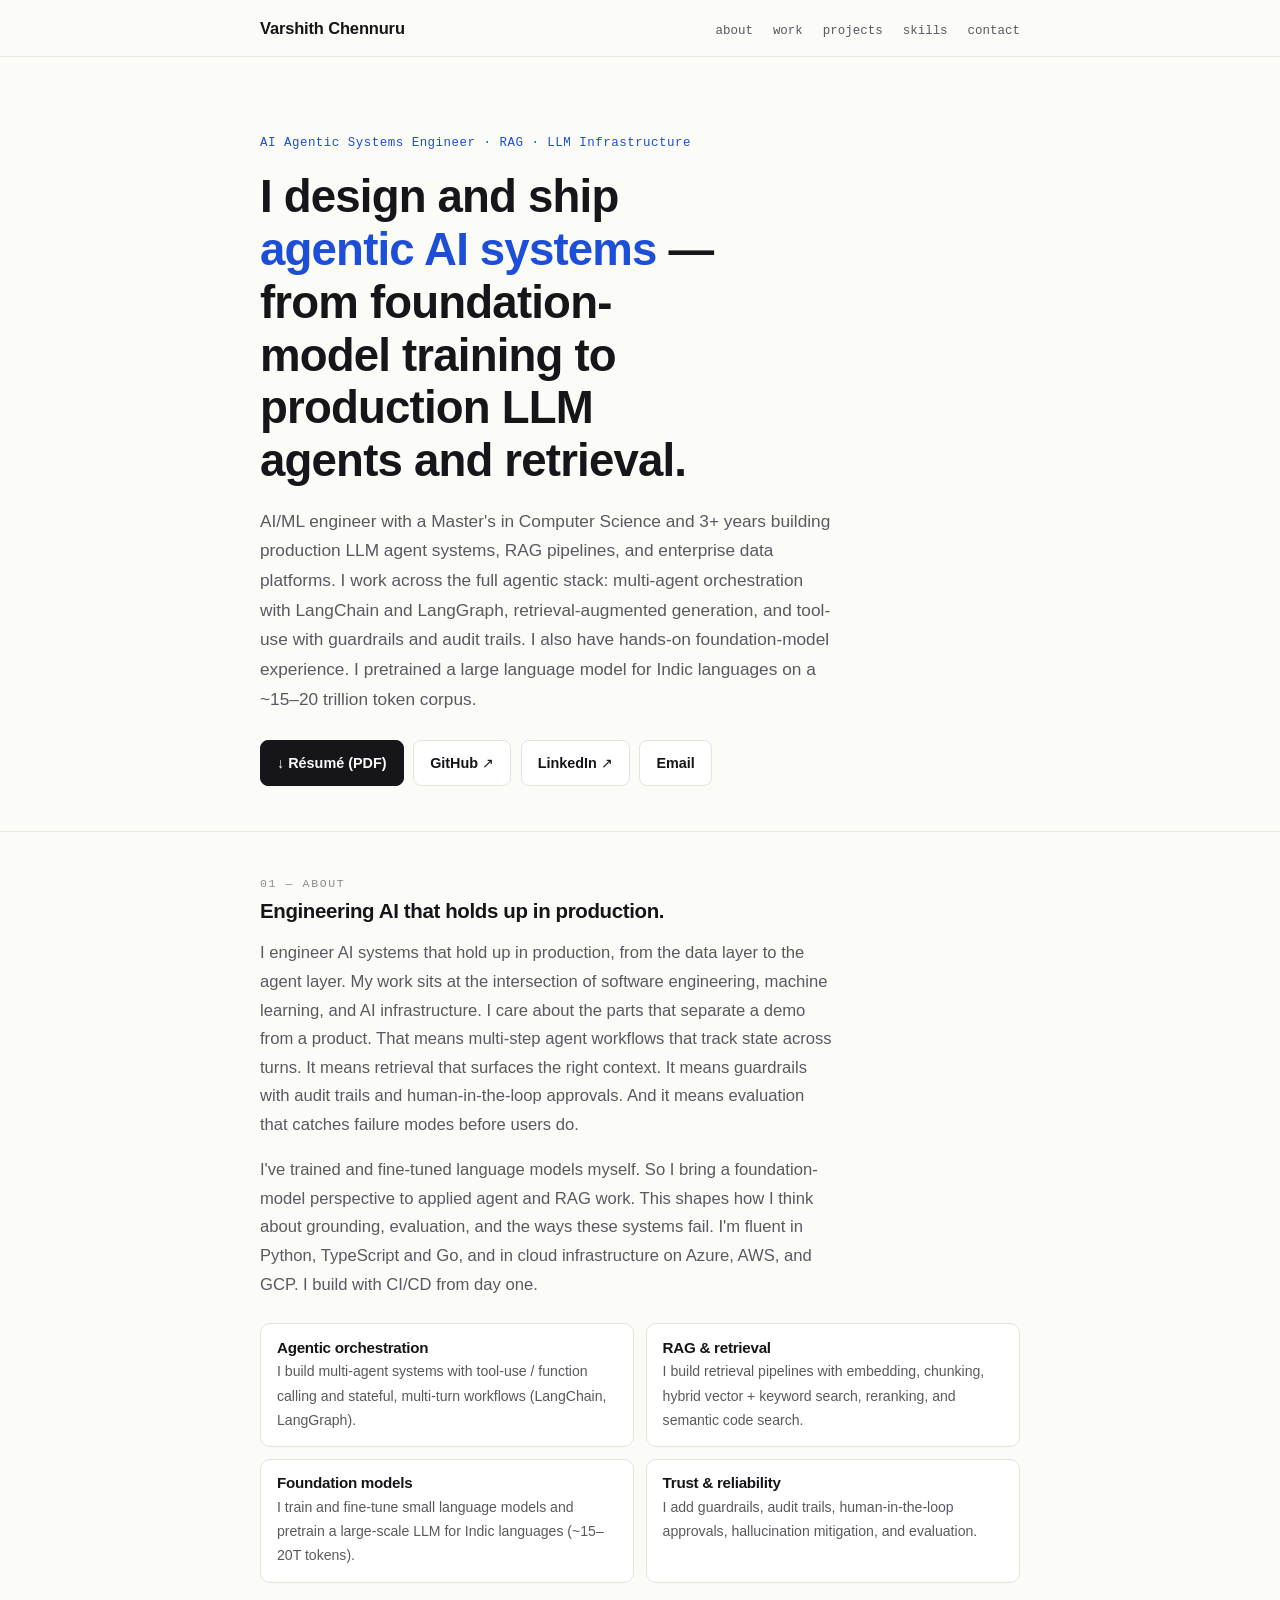
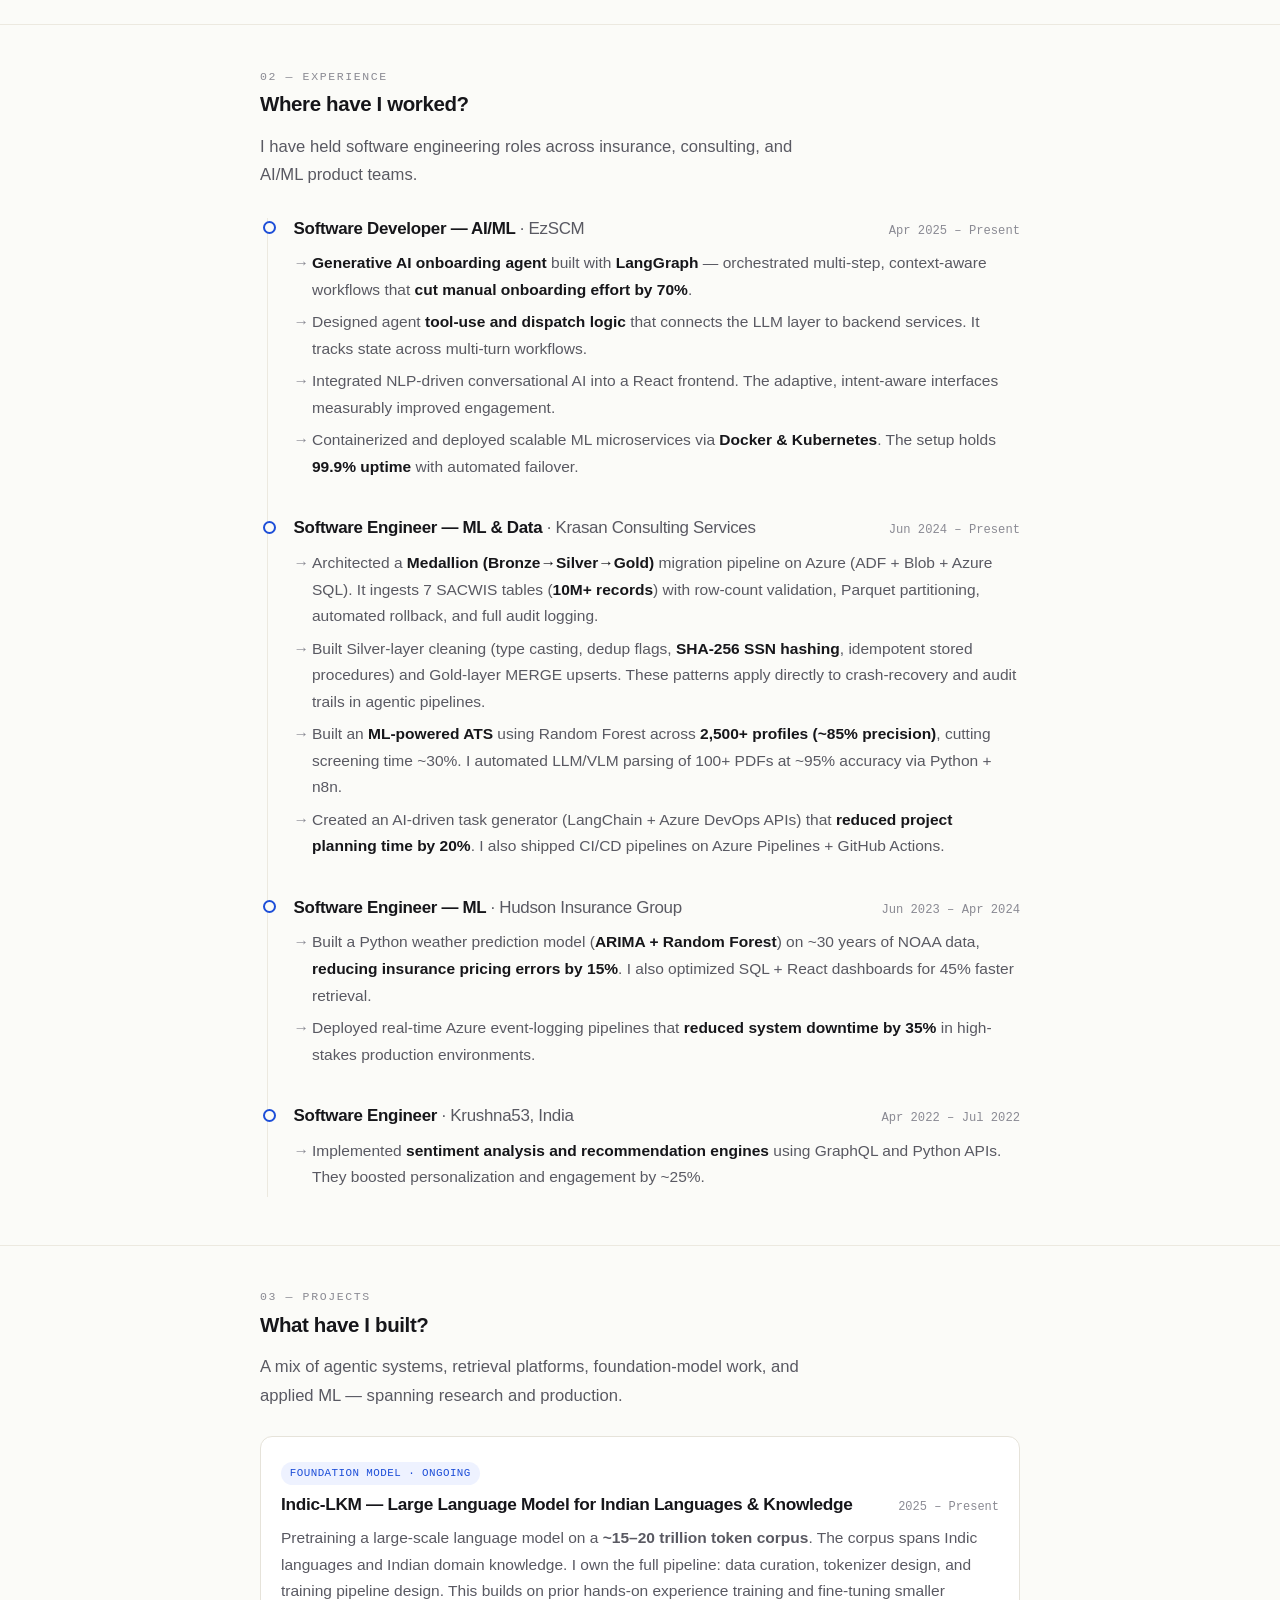
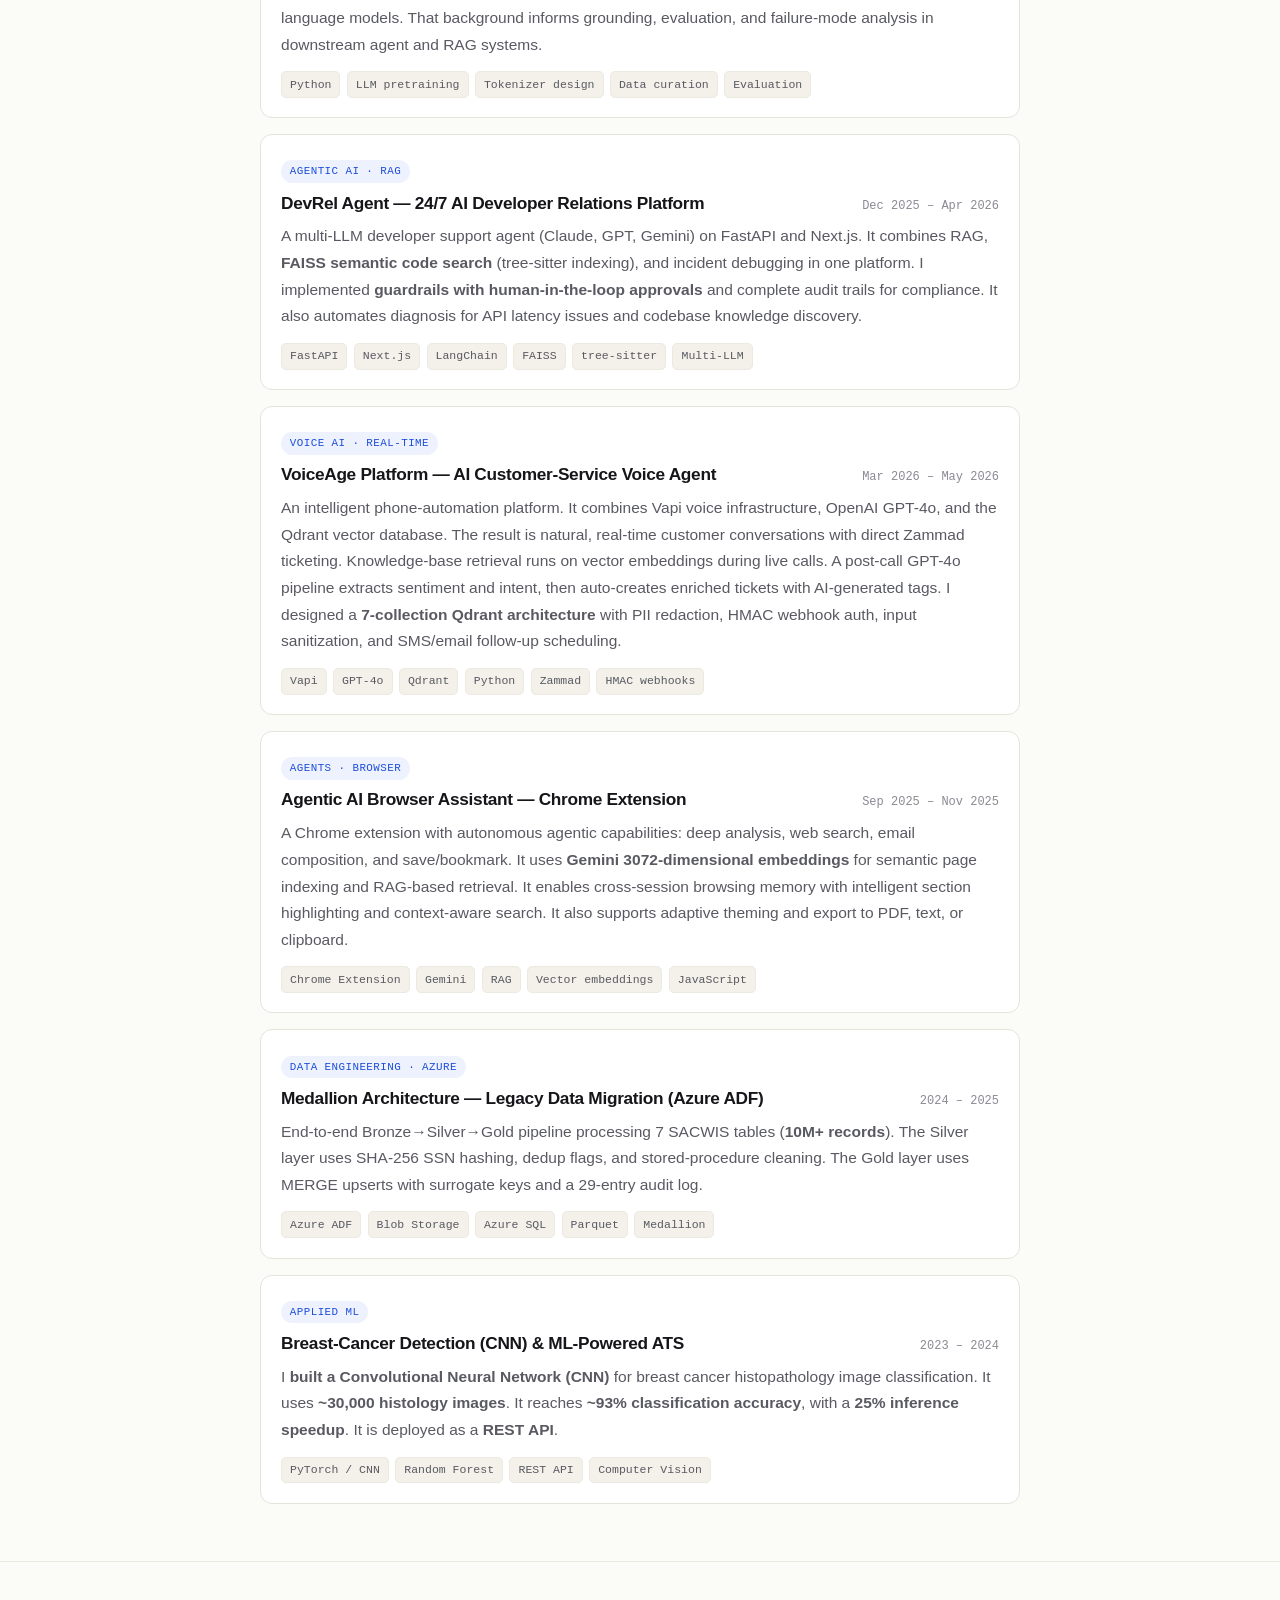
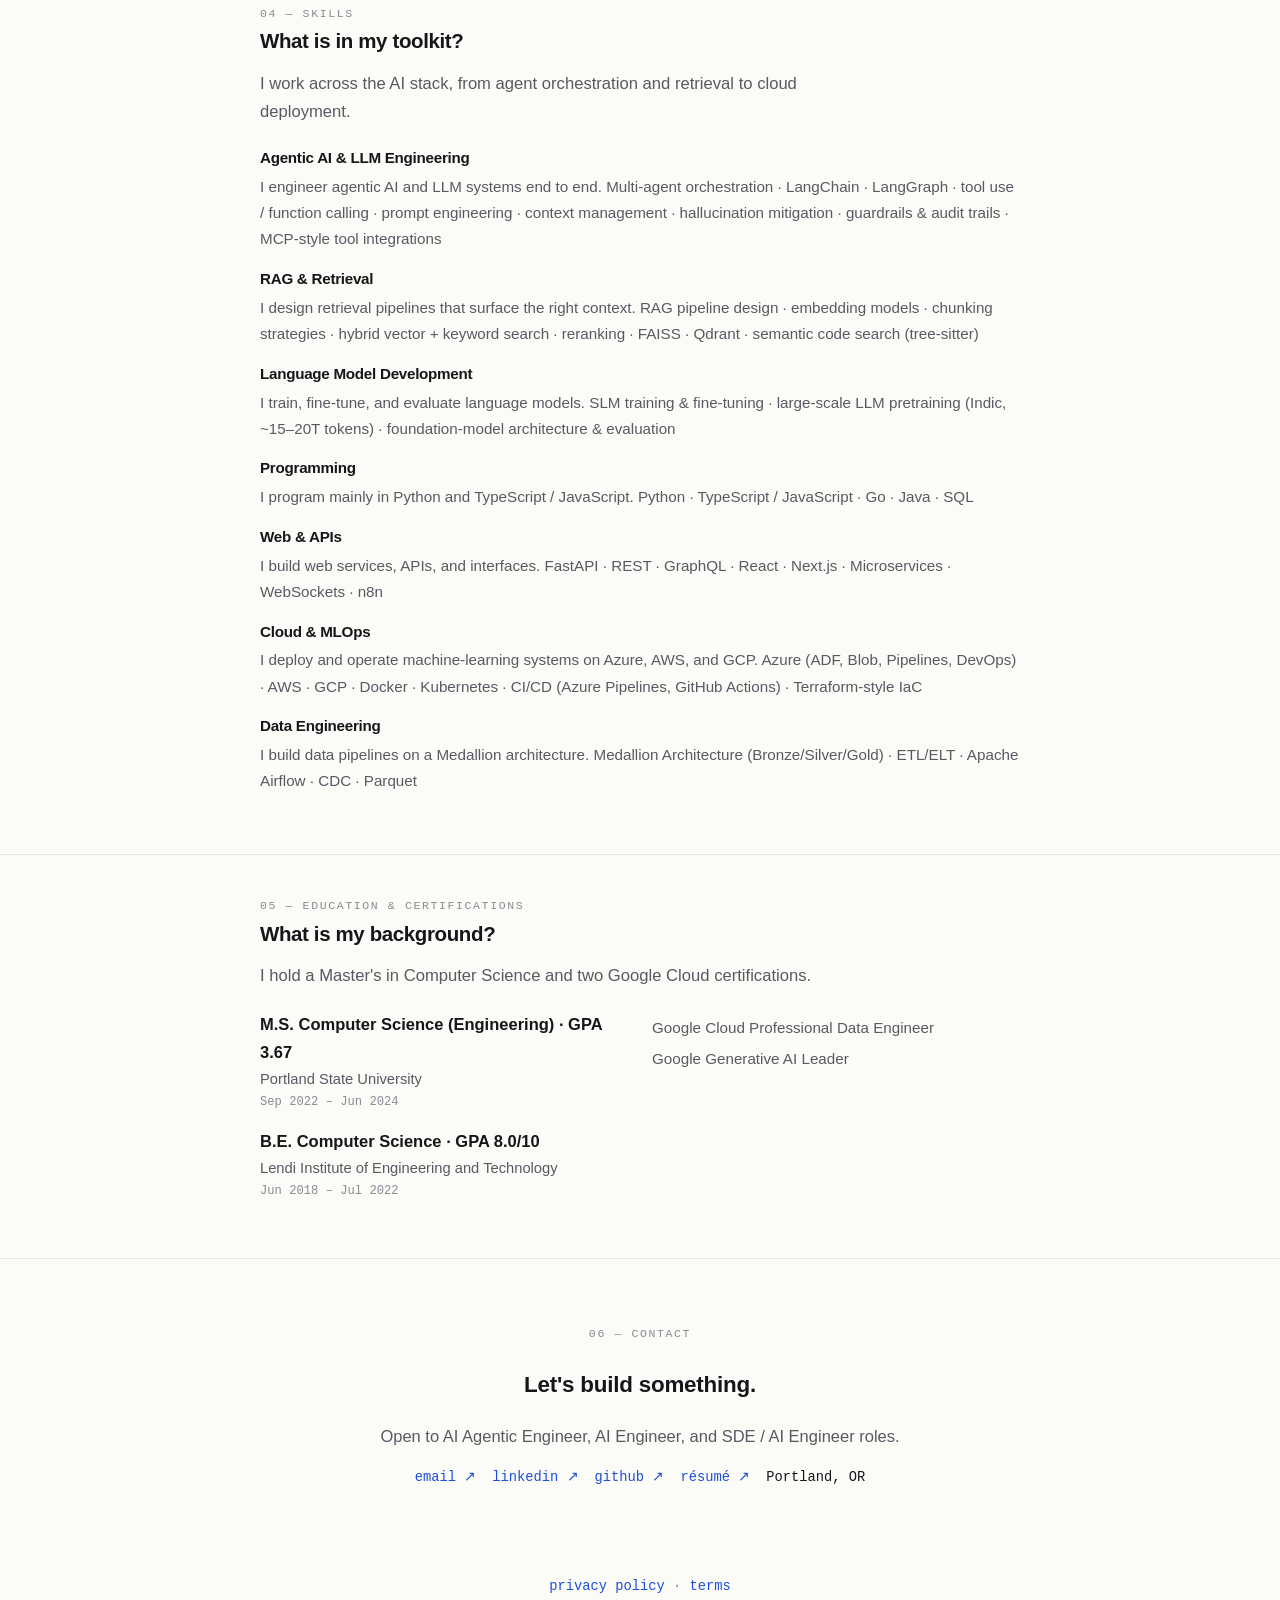
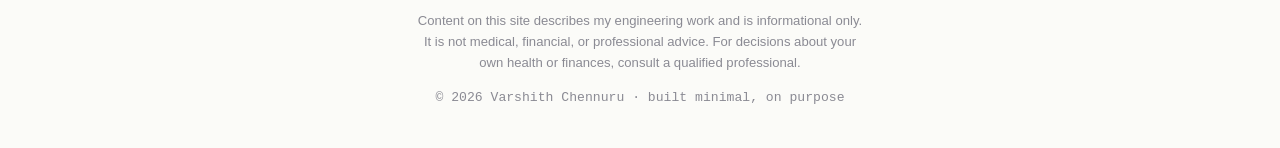
==== commit c5abcd58: "feat(legal): add privacy policy, terms and informational disclaimer - Adds privacy.html and terms.ht" ====
--- a/index.html
+++ b/index.html
@@ -81,6 +81,8 @@
     </script>
   </head>
   <body>
+    <a class="skip-link" href="#home">Skip to content</a>
+
     <header class="site-header">
       <div class="container nav-wrap">
         <a class="brand" href="#home">Varshith Chennuru</a>
@@ -442,7 +444,17 @@
     </main>
 
     <footer class="site-footer">
-      <div class="container">© 2026 Varshith Chennuru · built minimal, on purpose</div>
+      <div class="container">
+        <p class="footer-links">
+          <a href="privacy.html">privacy policy</a> · <a href="terms.html">terms</a>
+        </p>
+        <p class="footer-disclaimer">
+          Content on this site describes my engineering work and is informational only.
+          It is not medical, financial, or professional advice. For decisions about your
+          own health or finances, consult a qualified professional.
+        </p>
+        <p class="footer-copy">© 2026 Varshith Chennuru · built minimal, on purpose</p>
+      </div>
     </footer>
   </body>
 </html>
--- a/style.css
+++ b/style.css
@@ -467,6 +467,40 @@
   font-size: 0.82rem;
   font-family: var(--mono);
 }
+.footer-links {
+  margin: 0 0 0.7rem;
+  font-size: 0.86rem;
+}
+.footer-links a {
+  color: var(--accent);
+}
+.footer-disclaimer {
+  max-width: 62ch;
+  margin: 0 auto 0.9rem;
+  color: var(--faint);
+  line-height: 1.6;
+  font-family: var(--sans);
+}
+.footer-copy {
+  margin: 0;
+}
+
+
+/* ---------- Skip link ---------- */
+.skip-link {
+  position: absolute;
+  left: -9999px;
+  top: 0;
+  z-index: 100;
+  background: var(--text);
+  color: var(--bg);
+  padding: 0.6rem 1rem;
+  border-radius: 0 0 8px 0;
+  font-size: 0.9rem;
+}
+.skip-link:focus {
+  left: 0;
+}
 
 /* ---------- Responsive ---------- */
 @media (max-width: 620px) {
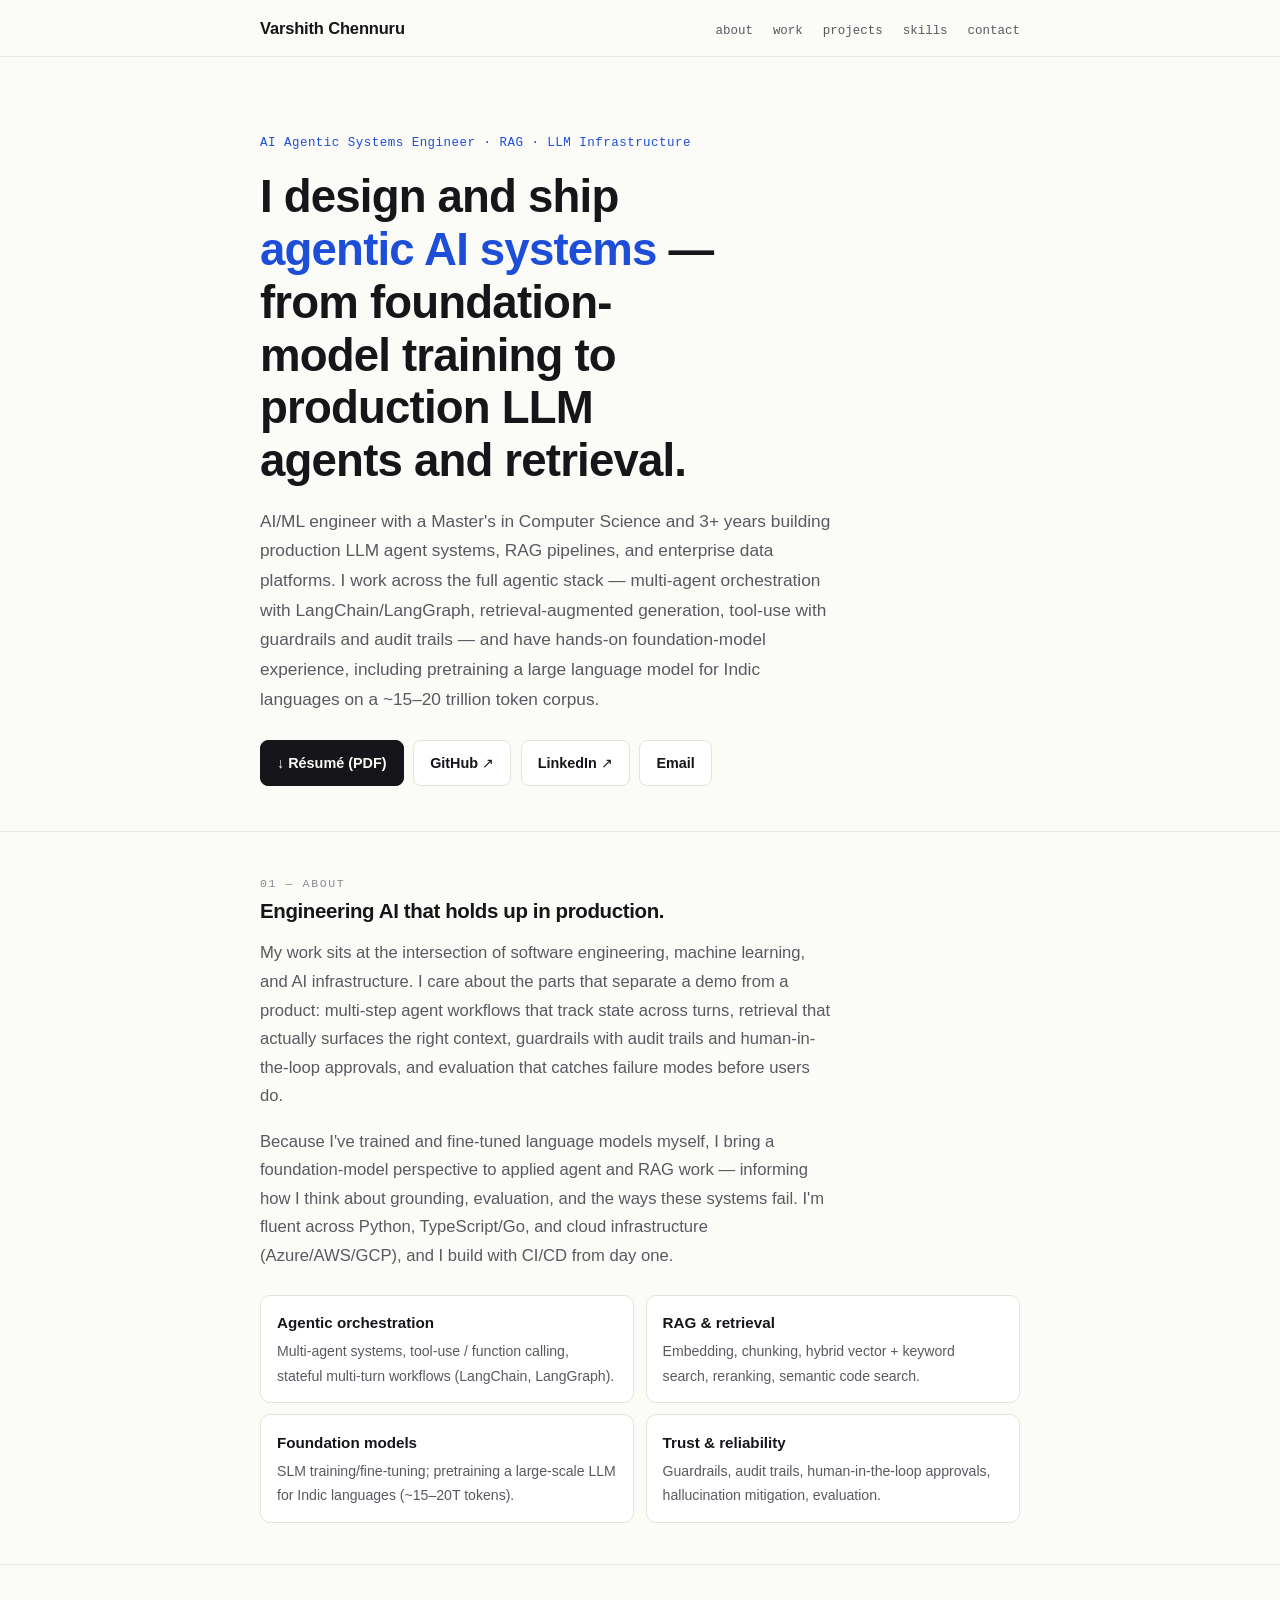
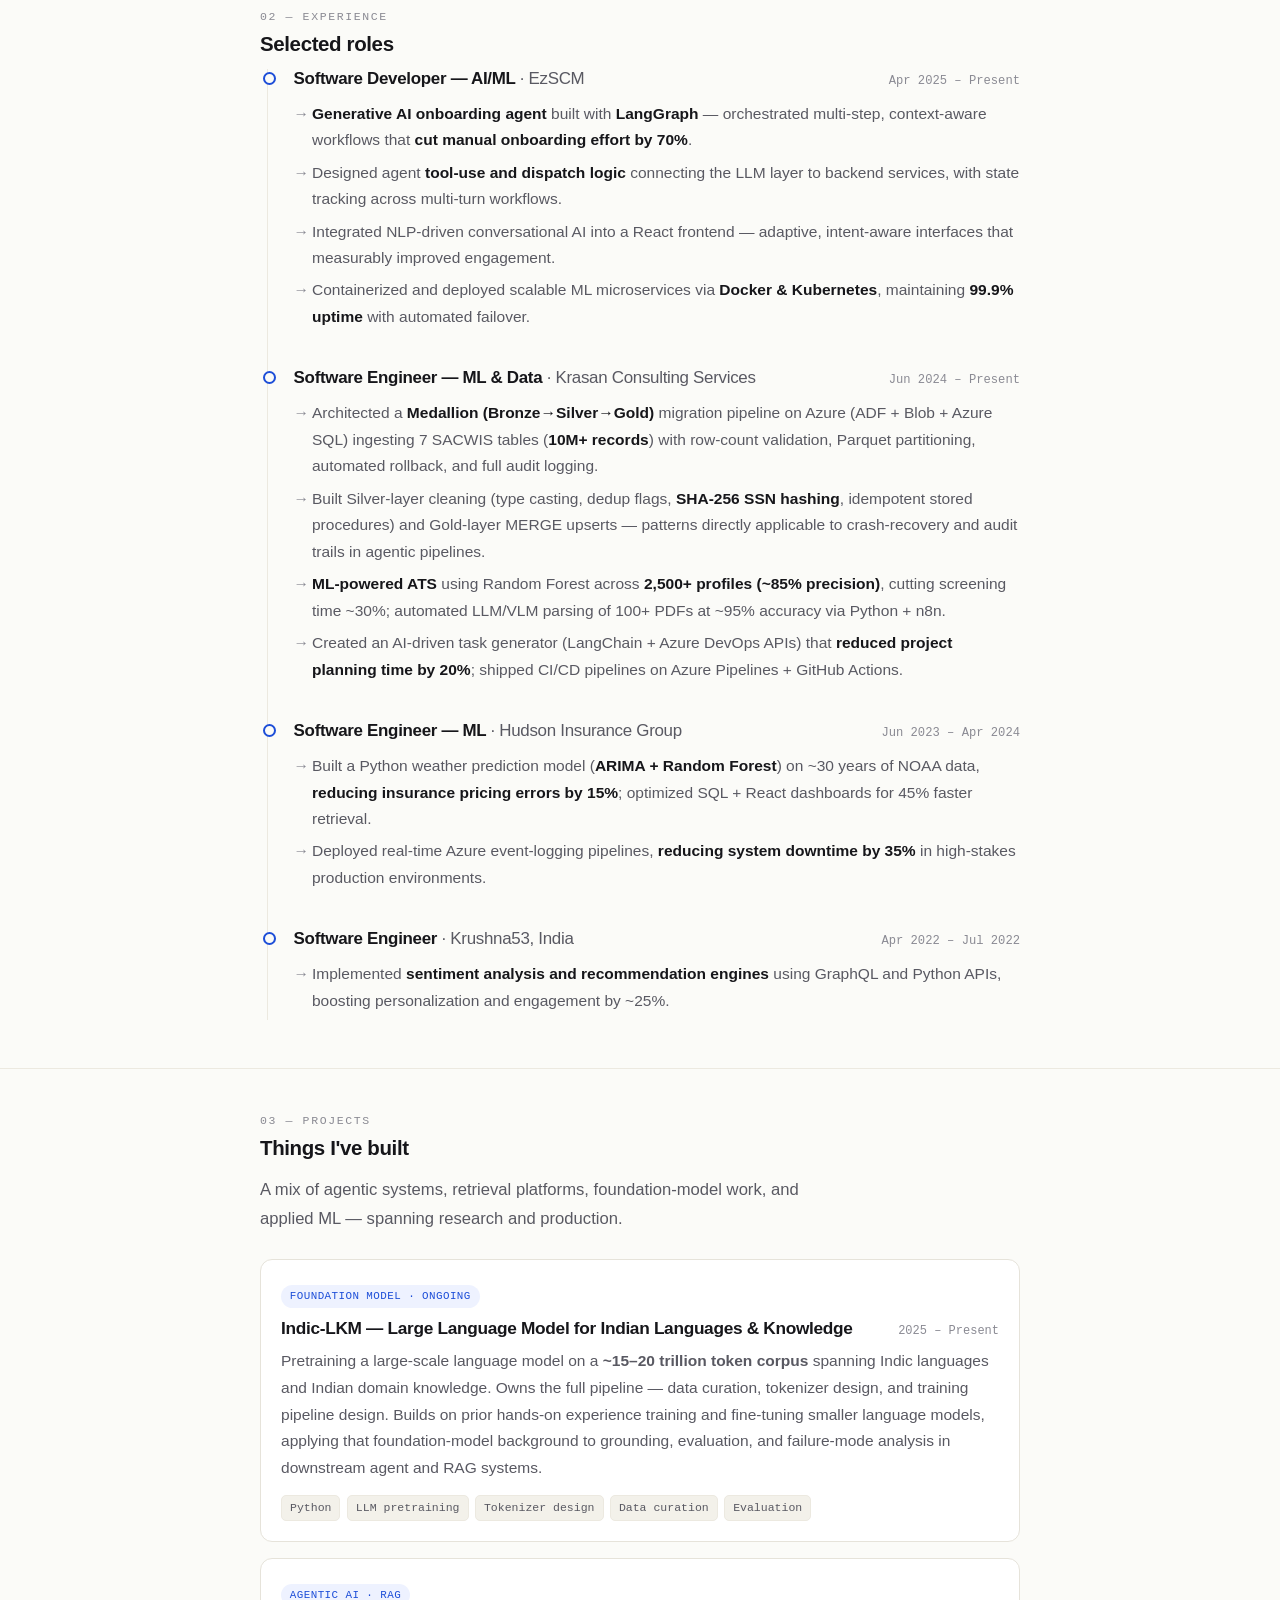
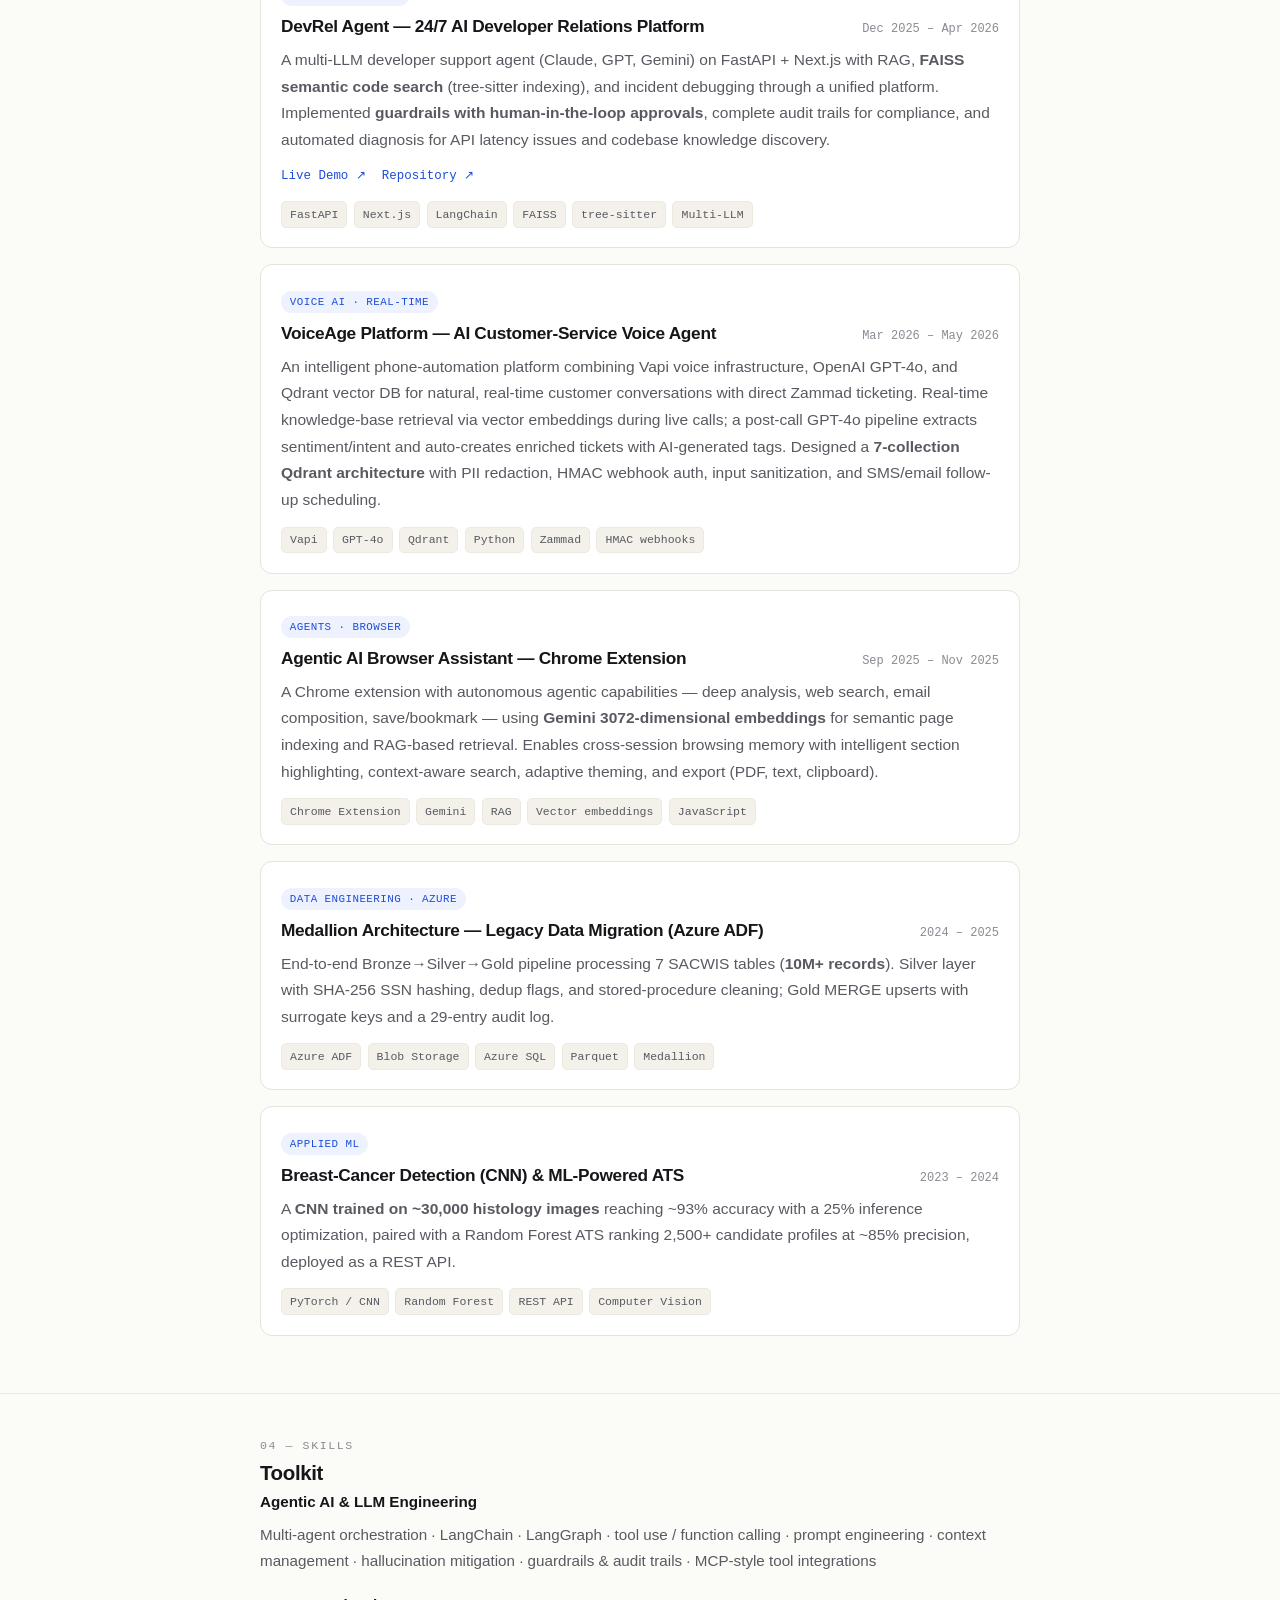
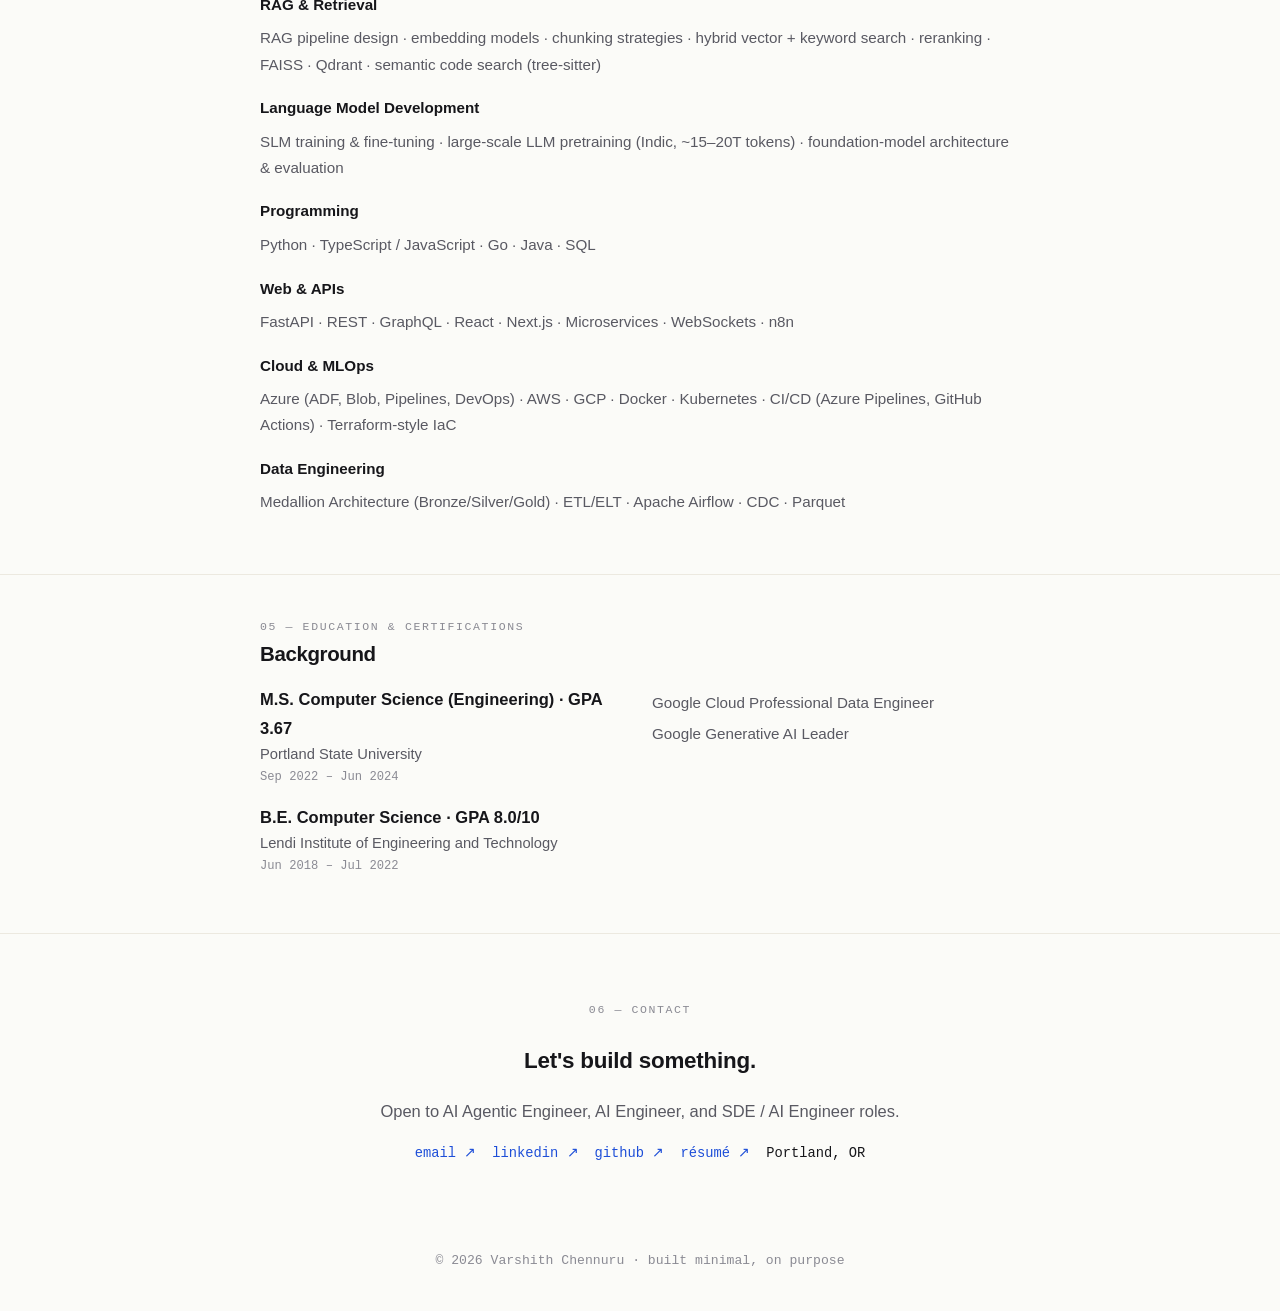
==== commit 8ea69666: "DevRel project demo link and repo link updated" ====
--- a/index.html
+++ b/index.html
@@ -14,75 +14,16 @@
       content="Production LLM agents, RAG pipelines, foundation-model pretraining, and enterprise data platforms."
     />
     <meta property="og:type" content="website" />
-    <meta property="og:url" content="https://varshithchennuru.dev/" />
+    <meta property="og:url" content="https://varshith2000.github.io/" />
     <meta name="twitter:card" content="summary_large_image" />
-    <link rel="canonical" href="https://varshithchennuru.dev/" />
     <title>Varshith Chennuru — AI Agentic Systems Engineer</title>
-    <link rel="icon" href="icon.svg" type="image/svg+xml" />
+    <link
+      rel="icon"
+      href="data:image/svg+xml,%3Csvg xmlns='http://www.w3.org/2000/svg' viewBox='0 0 64 64'%3E%3Crect width='64' height='64' rx='14' fill='%2316161a'/%3E%3Ctext x='50%25' y='54%25' font-size='34' font-family='Georgia,serif' fill='white' text-anchor='middle' dominant-baseline='middle'%3EV%3C/text%3E%3C/svg%3E"
+    />
     <link rel="stylesheet" href="style.css" />
-    <script type="application/ld+json">
-      {
-        "@context": "https://schema.org",
-        "@graph": [
-          {
-            "@type": "WebSite",
-            "@id": "https://varshithchennuru.dev/#website",
-            "url": "https://varshithchennuru.dev/",
-            "name": "Varshith Chennuru — AI Agentic Systems Engineer",
-            "inLanguage": "en"
-          },
-          {
-            "@type": "Person",
-            "@id": "https://varshithchennuru.dev/#person",
-            "name": "Varshith Chennuru",
-            "url": "https://varshithchennuru.dev/",
-            "mainEntityOfPage": "https://varshithchennuru.dev/",
-            "jobTitle": "AI Agentic Systems Engineer",
-            "description": "AI/ML engineer building production LLM agents, RAG pipelines, foundation models and enterprise data platforms.",
-            "image": "https://varshithchennuru.dev/icon.svg",
-            "logo": "https://varshithchennuru.dev/icon.svg",
-            "email": "mailto:chennuruvarshith19@gmail.com",
-            "knowsLanguage": "en",
-            "address": {
-              "@type": "PostalAddress",
-              "addressLocality": "Portland",
-              "addressRegion": "OR",
-              "addressCountry": "US"
-            },
-            "alumniOf": [
-              { "@type": "CollegeOrUniversity", "name": "Portland State University" },
-              { "@type": "CollegeOrUniversity", "name": "Lendi Institute of Engineering and Technology" }
-            ],
-            "knowsAbout": [
-              "Agentic AI",
-              "Large language model agents",
-              "Retrieval-augmented generation",
-              "LLM pretraining",
-              "Machine learning engineering",
-              "MLOps"
-            ],
-            "hasCredential": [
-              {
-                "@type": "EducationalOccupationalCredential",
-                "name": "Google Cloud Professional Data Engineer"
-              },
-              {
-                "@type": "EducationalOccupationalCredential",
-                "name": "Google Generative AI Leader"
-              }
-            ],
-            "sameAs": [
-              "https://github.com/varshith2000",
-              "https://www.linkedin.com/in/varshith-chennuru/"
-            ]
-          }
-        ]
-      }
-    </script>
   </head>
   <body>
-    <a class="skip-link" href="#home">Skip to content</a>
-
     <header class="site-header">
       <div class="container nav-wrap">
         <a class="brand" href="#home">Varshith Chennuru</a>
@@ -110,10 +51,10 @@
           <p class="hero-summary">
             AI/ML engineer with a Master's in Computer Science and 3+ years building
             production LLM agent systems, RAG pipelines, and enterprise data platforms.
-            I work across the full agentic stack: multi-agent orchestration with
-            LangChain and LangGraph, retrieval-augmented generation, and tool-use with
-            guardrails and audit trails. I also have hands-on foundation-model experience.
-            I pretrained a large language model for Indic languages on a ~15–20 trillion
+            I work across the full agentic stack — multi-agent orchestration with
+            LangChain/LangGraph, retrieval-augmented generation, tool-use with guardrails
+            and audit trails — and have hands-on foundation-model experience, including
+            pretraining a large language model for Indic languages on a ~15–20 trillion
             token corpus.
           </p>
           <div class="hero-actions">
@@ -131,38 +72,37 @@
           <p class="section-label">01 — About</p>
           <h2>Engineering AI that holds up in production.</h2>
           <p class="lede">
-            I engineer AI systems that hold up in production, from the data layer to the
-            agent layer. My work sits at the intersection of software engineering, machine
-            learning, and AI infrastructure. I care about the parts that separate a demo
-            from a product. That means multi-step agent workflows that track state across
-            turns. It means retrieval that surfaces the right context. It means guardrails
-            with audit trails and human-in-the-loop approvals. And it means evaluation
-            that catches failure modes before users do.
+            My work sits at the intersection of software engineering, machine learning,
+            and AI infrastructure. I care about the parts that separate a demo from a
+            product: multi-step agent workflows that track state across turns, retrieval
+            that actually surfaces the right context, guardrails with audit trails and
+            human-in-the-loop approvals, and evaluation that catches failure modes
+            before users do.
           </p>
           <p class="lede">
-            I've trained and fine-tuned language models myself. So I bring a
-            foundation-model perspective to applied agent and RAG work. This shapes how I
+            Because I've trained and fine-tuned language models myself, I bring a
+            foundation-model perspective to applied agent and RAG work — informing how I
             think about grounding, evaluation, and the ways these systems fail. I'm fluent
-            in Python, TypeScript and Go, and in cloud infrastructure on Azure, AWS, and
-            GCP. I build with CI/CD from day one.
+            across Python, TypeScript/Go, and cloud infrastructure (Azure/AWS/GCP), and I
+            build with CI/CD from day one.
           </p>
 
           <div class="focus-grid">
             <div class="focus-item">
-              <h3>Agentic orchestration</h3>
-              <p>I build multi-agent systems with tool-use / function calling and stateful, multi-turn workflows (LangChain, LangGraph).</p>
+              <h4>Agentic orchestration</h4>
+              <p>Multi-agent systems, tool-use / function calling, stateful multi-turn workflows (LangChain, LangGraph).</p>
             </div>
             <div class="focus-item">
-              <h3>RAG &amp; retrieval</h3>
-              <p>I build retrieval pipelines with embedding, chunking, hybrid vector + keyword search, reranking, and semantic code search.</p>
+              <h4>RAG &amp; retrieval</h4>
+              <p>Embedding, chunking, hybrid vector + keyword search, reranking, semantic code search.</p>
             </div>
             <div class="focus-item">
-              <h3>Foundation models</h3>
-              <p>I train and fine-tune small language models and pretrain a large-scale LLM for Indic languages (~15–20T tokens).</p>
+              <h4>Foundation models</h4>
+              <p>SLM training/fine-tuning; pretraining a large-scale LLM for Indic languages (~15–20T tokens).</p>
             </div>
             <div class="focus-item">
-              <h3>Trust &amp; reliability</h3>
-              <p>I add guardrails, audit trails, human-in-the-loop approvals, hallucination mitigation, and evaluation.</p>
+              <h4>Trust &amp; reliability</h4>
+              <p>Guardrails, audit trails, human-in-the-loop approvals, hallucination mitigation, evaluation.</p>
             </div>
           </div>
         </div>
@@ -172,11 +112,7 @@
       <section id="work" class="section">
         <div class="container">
           <p class="section-label">02 — Experience</p>
-          <h2>Where have I worked?</h2>
-          <p class="lede" style="margin-bottom: 1.4rem">
-            I have held software engineering roles across insurance, consulting, and
-            AI/ML product teams.
-          </p>
+          <h2>Selected roles</h2>
 
           <div class="timeline">
             <article class="tl-item">
@@ -186,9 +122,9 @@
               </div>
               <ul class="tl-bullets">
                 <li><b>Generative AI onboarding agent</b> built with <b>LangGraph</b> — orchestrated multi-step, context-aware workflows that <b>cut manual onboarding effort by 70%</b>.</li>
-                <li>Designed agent <b>tool-use and dispatch logic</b> that connects the LLM layer to backend services. It tracks state across multi-turn workflows.</li>
-                <li>Integrated NLP-driven conversational AI into a React frontend. The adaptive, intent-aware interfaces measurably improved engagement.</li>
-                <li>Containerized and deployed scalable ML microservices via <b>Docker &amp; Kubernetes</b>. The setup holds <b>99.9% uptime</b> with automated failover.</li>
+                <li>Designed agent <b>tool-use and dispatch logic</b> connecting the LLM layer to backend services, with state tracking across multi-turn workflows.</li>
+                <li>Integrated NLP-driven conversational AI into a React frontend — adaptive, intent-aware interfaces that measurably improved engagement.</li>
+                <li>Containerized and deployed scalable ML microservices via <b>Docker &amp; Kubernetes</b>, maintaining <b>99.9% uptime</b> with automated failover.</li>
               </ul>
             </article>
 
@@ -198,10 +134,10 @@
                 <span class="tl-date">Jun 2024 – Present</span>
               </div>
               <ul class="tl-bullets">
-                <li>Architected a <b>Medallion (Bronze→Silver→Gold)</b> migration pipeline on Azure (ADF + Blob + Azure SQL). It ingests 7 SACWIS tables (<b>10M+ records</b>) with row-count validation, Parquet partitioning, automated rollback, and full audit logging.</li>
-                <li>Built Silver-layer cleaning (type casting, dedup flags, <b>SHA-256 SSN hashing</b>, idempotent stored procedures) and Gold-layer MERGE upserts. These patterns apply directly to crash-recovery and audit trails in agentic pipelines.</li>
-                <li>Built an <b>ML-powered ATS</b> using Random Forest across <b>2,500+ profiles (~85% precision)</b>, cutting screening time ~30%. I automated LLM/VLM parsing of 100+ PDFs at ~95% accuracy via Python + n8n.</li>
-                <li>Created an AI-driven task generator (LangChain + Azure DevOps APIs) that <b>reduced project planning time by 20%</b>. I also shipped CI/CD pipelines on Azure Pipelines + GitHub Actions.</li>
+                <li>Architected a <b>Medallion (Bronze→Silver→Gold)</b> migration pipeline on Azure (ADF + Blob + Azure SQL) ingesting 7 SACWIS tables (<b>10M+ records</b>) with row-count validation, Parquet partitioning, automated rollback, and full audit logging.</li>
+                <li>Built Silver-layer cleaning (type casting, dedup flags, <b>SHA-256 SSN hashing</b>, idempotent stored procedures) and Gold-layer MERGE upserts — patterns directly applicable to crash-recovery and audit trails in agentic pipelines.</li>
+                <li><b>ML-powered ATS</b> using Random Forest across <b>2,500+ profiles (~85% precision)</b>, cutting screening time ~30%; automated LLM/VLM parsing of 100+ PDFs at ~95% accuracy via Python + n8n.</li>
+                <li>Created an AI-driven task generator (LangChain + Azure DevOps APIs) that <b>reduced project planning time by 20%</b>; shipped CI/CD pipelines on Azure Pipelines + GitHub Actions.</li>
               </ul>
             </article>
 
@@ -211,8 +147,8 @@
                 <span class="tl-date">Jun 2023 – Apr 2024</span>
               </div>
               <ul class="tl-bullets">
-                <li>Built a Python weather prediction model (<b>ARIMA + Random Forest</b>) on ~30 years of NOAA data, <b>reducing insurance pricing errors by 15%</b>. I also optimized SQL + React dashboards for 45% faster retrieval.</li>
-                <li>Deployed real-time Azure event-logging pipelines that <b>reduced system downtime by 35%</b> in high-stakes production environments.</li>
+                <li>Built a Python weather prediction model (<b>ARIMA + Random Forest</b>) on ~30 years of NOAA data, <b>reducing insurance pricing errors by 15%</b>; optimized SQL + React dashboards for 45% faster retrieval.</li>
+                <li>Deployed real-time Azure event-logging pipelines, <b>reducing system downtime by 35%</b> in high-stakes production environments.</li>
               </ul>
             </article>
 
@@ -222,7 +158,7 @@
                 <span class="tl-date">Apr 2022 – Jul 2022</span>
               </div>
               <ul class="tl-bullets">
-                <li>Implemented <b>sentiment analysis and recommendation engines</b> using GraphQL and Python APIs. They boosted personalization and engagement by ~25%.</li>
+                <li>Implemented <b>sentiment analysis and recommendation engines</b> using GraphQL and Python APIs, boosting personalization and engagement by ~25%.</li>
               </ul>
             </article>
           </div>
@@ -233,7 +169,7 @@
       <section id="projects" class="section">
         <div class="container">
           <p class="section-label">03 — Projects</p>
-          <h2>What have I built?</h2>
+          <h2>Things I've built</h2>
           <p class="lede" style="margin-bottom: 1.6rem">
             A mix of agentic systems, retrieval platforms, foundation-model work, and
             applied ML — spanning research and production.
@@ -246,11 +182,11 @@
               <span class="proj-date">2025 – Present</span>
             </div>
             <p class="proj-desc">
-              Pretraining a large-scale language model on a <b>~15–20 trillion token corpus</b>.
-              The corpus spans Indic languages and Indian domain knowledge. I own the full
-              pipeline: data curation, tokenizer design, and training pipeline design. This
-              builds on prior hands-on experience training and fine-tuning smaller language
-              models. That background informs grounding, evaluation, and failure-mode
+              Pretraining a large-scale language model on a <b>~15–20 trillion token corpus</b>
+              spanning Indic languages and Indian domain knowledge. Owns the full pipeline —
+              data curation, tokenizer design, and training pipeline design. Builds on prior
+              hands-on experience training and fine-tuning smaller language models, applying
+              that foundation-model background to grounding, evaluation, and failure-mode
               analysis in downstream agent and RAG systems.
             </p>
             <div class="stack">
@@ -265,12 +201,16 @@
               <span class="proj-date">Dec 2025 – Apr 2026</span>
             </div>
             <p class="proj-desc">
-              A multi-LLM developer support agent (Claude, GPT, Gemini) on FastAPI and Next.js.
-              It combines RAG, <b>FAISS semantic code search</b> (tree-sitter indexing), and
-              incident debugging in one platform. I implemented <b>guardrails with
-              human-in-the-loop approvals</b> and complete audit trails for compliance. It
-              also automates diagnosis for API latency issues and codebase knowledge discovery.
-            </p>
+              A multi-LLM developer support agent (Claude, GPT, Gemini) on FastAPI + Next.js
+              with RAG, <b>FAISS semantic code search</b> (tree-sitter indexing), and incident
+              debugging through a unified platform. Implemented <b>guardrails with
+              human-in-the-loop approvals</b>, complete audit trails for compliance, and
+              automated diagnosis for API latency issues and codebase knowledge discovery.
+            </p>
+            <div class="proj-links" aria-label="DevRel Agent links">
+              <a href="https://varshithchennuru.dev/DevRelAgent-independent/" target="_blank" rel="noopener noreferrer">Live Demo ↗</a>
+              <a href="https://github.com/varshith2000/DevRelAgent-independent" target="_blank" rel="noopener noreferrer">Repository ↗</a>
+            </div>
             <div class="stack">
               <span>FastAPI</span><span>Next.js</span><span>LangChain</span><span>FAISS</span><span>tree-sitter</span><span>Multi-LLM</span>
             </div>
@@ -283,14 +223,13 @@
               <span class="proj-date">Mar 2026 – May 2026</span>
             </div>
             <p class="proj-desc">
-              An intelligent phone-automation platform. It combines Vapi voice
-              infrastructure, OpenAI GPT-4o, and the Qdrant vector database. The result is
-              natural, real-time customer conversations with direct Zammad ticketing.
-              Knowledge-base retrieval runs on vector embeddings during live calls. A
-              post-call GPT-4o pipeline extracts sentiment and intent, then auto-creates
-              enriched tickets with AI-generated tags. I designed a
-              <b>7-collection Qdrant architecture</b> with PII redaction, HMAC webhook auth,
-              input sanitization, and SMS/email follow-up scheduling.
+              An intelligent phone-automation platform combining Vapi voice infrastructure,
+              OpenAI GPT-4o, and Qdrant vector DB for natural, real-time customer
+              conversations with direct Zammad ticketing. Real-time knowledge-base retrieval
+              via vector embeddings during live calls; a post-call GPT-4o pipeline extracts
+              sentiment/intent and auto-creates enriched tickets with AI-generated tags.
+              Designed a <b>7-collection Qdrant architecture</b> with PII redaction, HMAC
+              webhook auth, input sanitization, and SMS/email follow-up scheduling.
             </p>
             <div class="stack">
               <span>Vapi</span><span>GPT-4o</span><span>Qdrant</span><span>Python</span><span>Zammad</span><span>HMAC webhooks</span>
@@ -304,12 +243,11 @@
               <span class="proj-date">Sep 2025 – Nov 2025</span>
             </div>
             <p class="proj-desc">
-              A Chrome extension with autonomous agentic capabilities: deep analysis, web
-              search, email composition, and save/bookmark. It uses <b>Gemini 3072-dimensional
-              embeddings</b> for semantic page indexing and RAG-based retrieval. It enables
-              cross-session browsing memory with intelligent section highlighting and
-              context-aware search. It also supports adaptive theming and export to PDF,
-              text, or clipboard.
+              A Chrome extension with autonomous agentic capabilities — deep analysis, web
+              search, email composition, save/bookmark — using <b>Gemini 3072-dimensional
+              embeddings</b> for semantic page indexing and RAG-based retrieval. Enables
+              cross-session browsing memory with intelligent section highlighting,
+              context-aware search, adaptive theming, and export (PDF, text, clipboard).
             </p>
             <div class="stack">
               <span>Chrome Extension</span><span>Gemini</span><span>RAG</span><span>Vector embeddings</span><span>JavaScript</span>
@@ -324,9 +262,9 @@
             </div>
             <p class="proj-desc">
               End-to-end Bronze→Silver→Gold pipeline processing 7 SACWIS tables
-              (<b>10M+ records</b>). The Silver layer uses SHA-256 SSN hashing, dedup flags,
-              and stored-procedure cleaning. The Gold layer uses MERGE upserts with
-              surrogate keys and a 29-entry audit log.
+              (<b>10M+ records</b>). Silver layer with SHA-256 SSN hashing, dedup flags, and
+              stored-procedure cleaning; Gold MERGE upserts with surrogate keys and a
+              29-entry audit log.
             </p>
             <div class="stack">
               <span>Azure ADF</span><span>Blob Storage</span><span>Azure SQL</span><span>Parquet</span><span>Medallion</span>
@@ -340,10 +278,9 @@
               <span class="proj-date">2023 – 2024</span>
             </div>
             <p class="proj-desc">
-              I <b>built a Convolutional Neural Network (CNN)</b> for breast cancer
-              histopathology image classification. It uses <b>~30,000 histology images</b>. It
-              reaches <b>~93% classification accuracy</b>, with a <b>25% inference speedup</b>.
-              It is deployed as a <b>REST API</b>.
+              A <b>CNN trained on ~30,000 histology images</b> reaching ~93% accuracy with a
+              25% inference optimization, paired with a Random Forest ATS ranking 2,500+
+              candidate profiles at ~85% precision, deployed as a REST API.
             </p>
             <div class="stack">
               <span>PyTorch / CNN</span><span>Random Forest</span><span>REST API</span><span>Computer Vision</span>
@@ -356,39 +293,35 @@
       <section id="skills" class="section">
         <div class="container">
           <p class="section-label">04 — Skills</p>
-          <h2>What is in my toolkit?</h2>
-          <p class="lede" style="margin-bottom: 1.4rem">
-            I work across the AI stack, from agent orchestration and retrieval to cloud
-            deployment.
-          </p>
-
-          <div class="skill-group">
-            <h3>Agentic AI &amp; LLM Engineering</h3>
-            <p>I engineer agentic AI and LLM systems end to end. Multi-agent orchestration · LangChain · LangGraph · tool use / function calling · prompt engineering · context management · hallucination mitigation · guardrails &amp; audit trails · MCP-style tool integrations</p>
-          </div>
-          <div class="skill-group">
-            <h3>RAG &amp; Retrieval</h3>
-            <p>I design retrieval pipelines that surface the right context. RAG pipeline design · embedding models · chunking strategies · hybrid vector + keyword search · reranking · FAISS · Qdrant · semantic code search (tree-sitter)</p>
-          </div>
-          <div class="skill-group">
-            <h3>Language Model Development</h3>
-            <p>I train, fine-tune, and evaluate language models. SLM training &amp; fine-tuning · large-scale LLM pretraining (Indic, ~15–20T tokens) · foundation-model architecture &amp; evaluation</p>
-          </div>
-          <div class="skill-group">
-            <h3>Programming</h3>
-            <p>I program mainly in Python and TypeScript / JavaScript. Python · TypeScript / JavaScript · Go · Java · SQL</p>
-          </div>
-          <div class="skill-group">
-            <h3>Web &amp; APIs</h3>
-            <p>I build web services, APIs, and interfaces. FastAPI · REST · GraphQL · React · Next.js · Microservices · WebSockets · n8n</p>
-          </div>
-          <div class="skill-group">
-            <h3>Cloud &amp; MLOps</h3>
-            <p>I deploy and operate machine-learning systems on Azure, AWS, and GCP. Azure (ADF, Blob, Pipelines, DevOps) · AWS · GCP · Docker · Kubernetes · CI/CD (Azure Pipelines, GitHub Actions) · Terraform-style IaC</p>
-          </div>
-          <div class="skill-group">
-            <h3>Data Engineering</h3>
-            <p>I build data pipelines on a Medallion architecture. Medallion Architecture (Bronze/Silver/Gold) · ETL/ELT · Apache Airflow · CDC · Parquet</p>
+          <h2>Toolkit</h2>
+
+          <div class="skill-group">
+            <h4>Agentic AI &amp; LLM Engineering</h4>
+            <p>Multi-agent orchestration · LangChain · LangGraph · tool use / function calling · prompt engineering · context management · hallucination mitigation · guardrails &amp; audit trails · MCP-style tool integrations</p>
+          </div>
+          <div class="skill-group">
+            <h4>RAG &amp; Retrieval</h4>
+            <p>RAG pipeline design · embedding models · chunking strategies · hybrid vector + keyword search · reranking · FAISS · Qdrant · semantic code search (tree-sitter)</p>
+          </div>
+          <div class="skill-group">
+            <h4>Language Model Development</h4>
+            <p>SLM training &amp; fine-tuning · large-scale LLM pretraining (Indic, ~15–20T tokens) · foundation-model architecture &amp; evaluation</p>
+          </div>
+          <div class="skill-group">
+            <h4>Programming</h4>
+            <p>Python · TypeScript / JavaScript · Go · Java · SQL</p>
+          </div>
+          <div class="skill-group">
+            <h4>Web &amp; APIs</h4>
+            <p>FastAPI · REST · GraphQL · React · Next.js · Microservices · WebSockets · n8n</p>
+          </div>
+          <div class="skill-group">
+            <h4>Cloud &amp; MLOps</h4>
+            <p>Azure (ADF, Blob, Pipelines, DevOps) · AWS · GCP · Docker · Kubernetes · CI/CD (Azure Pipelines, GitHub Actions) · Terraform-style IaC</p>
+          </div>
+          <div class="skill-group">
+            <h4>Data Engineering</h4>
+            <p>Medallion Architecture (Bronze/Silver/Gold) · ETL/ELT · Apache Airflow · CDC · Parquet</p>
           </div>
         </div>
       </section>
@@ -397,11 +330,8 @@
       <section class="section">
         <div class="container">
           <p class="section-label">05 — Education &amp; Certifications</p>
-          <h2>What is my background?</h2>
-          <p class="lede" style="margin-bottom: 1.2rem">
-            I hold a Master's in Computer Science and two Google Cloud certifications.
-          </p>
-          <div class="split">
+          <h2>Background</h2>
+          <div class="split" style="margin-top: 1.2rem">
             <div>
               <div class="edu-item">
                 <div class="deg">M.S. Computer Science (Engineering) · GPA 3.67</div>
@@ -444,17 +374,7 @@
     </main>
 
     <footer class="site-footer">
-      <div class="container">
-        <p class="footer-links">
-          <a href="privacy.html">privacy policy</a> · <a href="terms.html">terms</a>
-        </p>
-        <p class="footer-disclaimer">
-          Content on this site describes my engineering work and is informational only.
-          It is not medical, financial, or professional advice. For decisions about your
-          own health or finances, consult a qualified professional.
-        </p>
-        <p class="footer-copy">© 2026 Varshith Chennuru · built minimal, on purpose</p>
-      </div>
+      <div class="container">© 2026 Varshith Chennuru · built minimal, on purpose</div>
     </footer>
   </body>
 </html>
--- a/style.css
+++ b/style.css
@@ -244,7 +244,7 @@
   border-radius: 10px;
   padding: 0.9rem 1rem;
 }
-.focus-item h3 {
+.focus-item h4 {
   margin: 0 0 0.2rem;
   font-size: 0.95rem;
   font-weight: 620;
@@ -376,6 +376,20 @@
   margin: 0.2rem 0 0.8rem;
   font-size: 0.97rem;
 }
+.proj-links {
+  display: flex;
+  flex-wrap: wrap;
+  gap: 0.8rem 1rem;
+  margin: 0 0 0.85rem;
+  font-family: var(--mono);
+  font-size: 0.78rem;
+}
+.proj-links a {
+  color: var(--accent);
+}
+.proj-links a:hover {
+  color: var(--text);
+}
 .stack {
   display: flex;
   flex-wrap: wrap;
@@ -395,7 +409,7 @@
 .skill-group {
   margin-bottom: 1.1rem;
 }
-.skill-group h3 {
+.skill-group h4 {
   margin: 0 0 0.45rem;
   font-size: 0.95rem;
   font-weight: 620;
@@ -467,40 +481,6 @@
   font-size: 0.82rem;
   font-family: var(--mono);
 }
-.footer-links {
-  margin: 0 0 0.7rem;
-  font-size: 0.86rem;
-}
-.footer-links a {
-  color: var(--accent);
-}
-.footer-disclaimer {
-  max-width: 62ch;
-  margin: 0 auto 0.9rem;
-  color: var(--faint);
-  line-height: 1.6;
-  font-family: var(--sans);
-}
-.footer-copy {
-  margin: 0;
-}
-
-
-/* ---------- Skip link ---------- */
-.skip-link {
-  position: absolute;
-  left: -9999px;
-  top: 0;
-  z-index: 100;
-  background: var(--text);
-  color: var(--bg);
-  padding: 0.6rem 1rem;
-  border-radius: 0 0 8px 0;
-  font-size: 0.9rem;
-}
-.skip-link:focus {
-  left: 0;
-}
 
 /* ---------- Responsive ---------- */
 @media (max-width: 620px) {
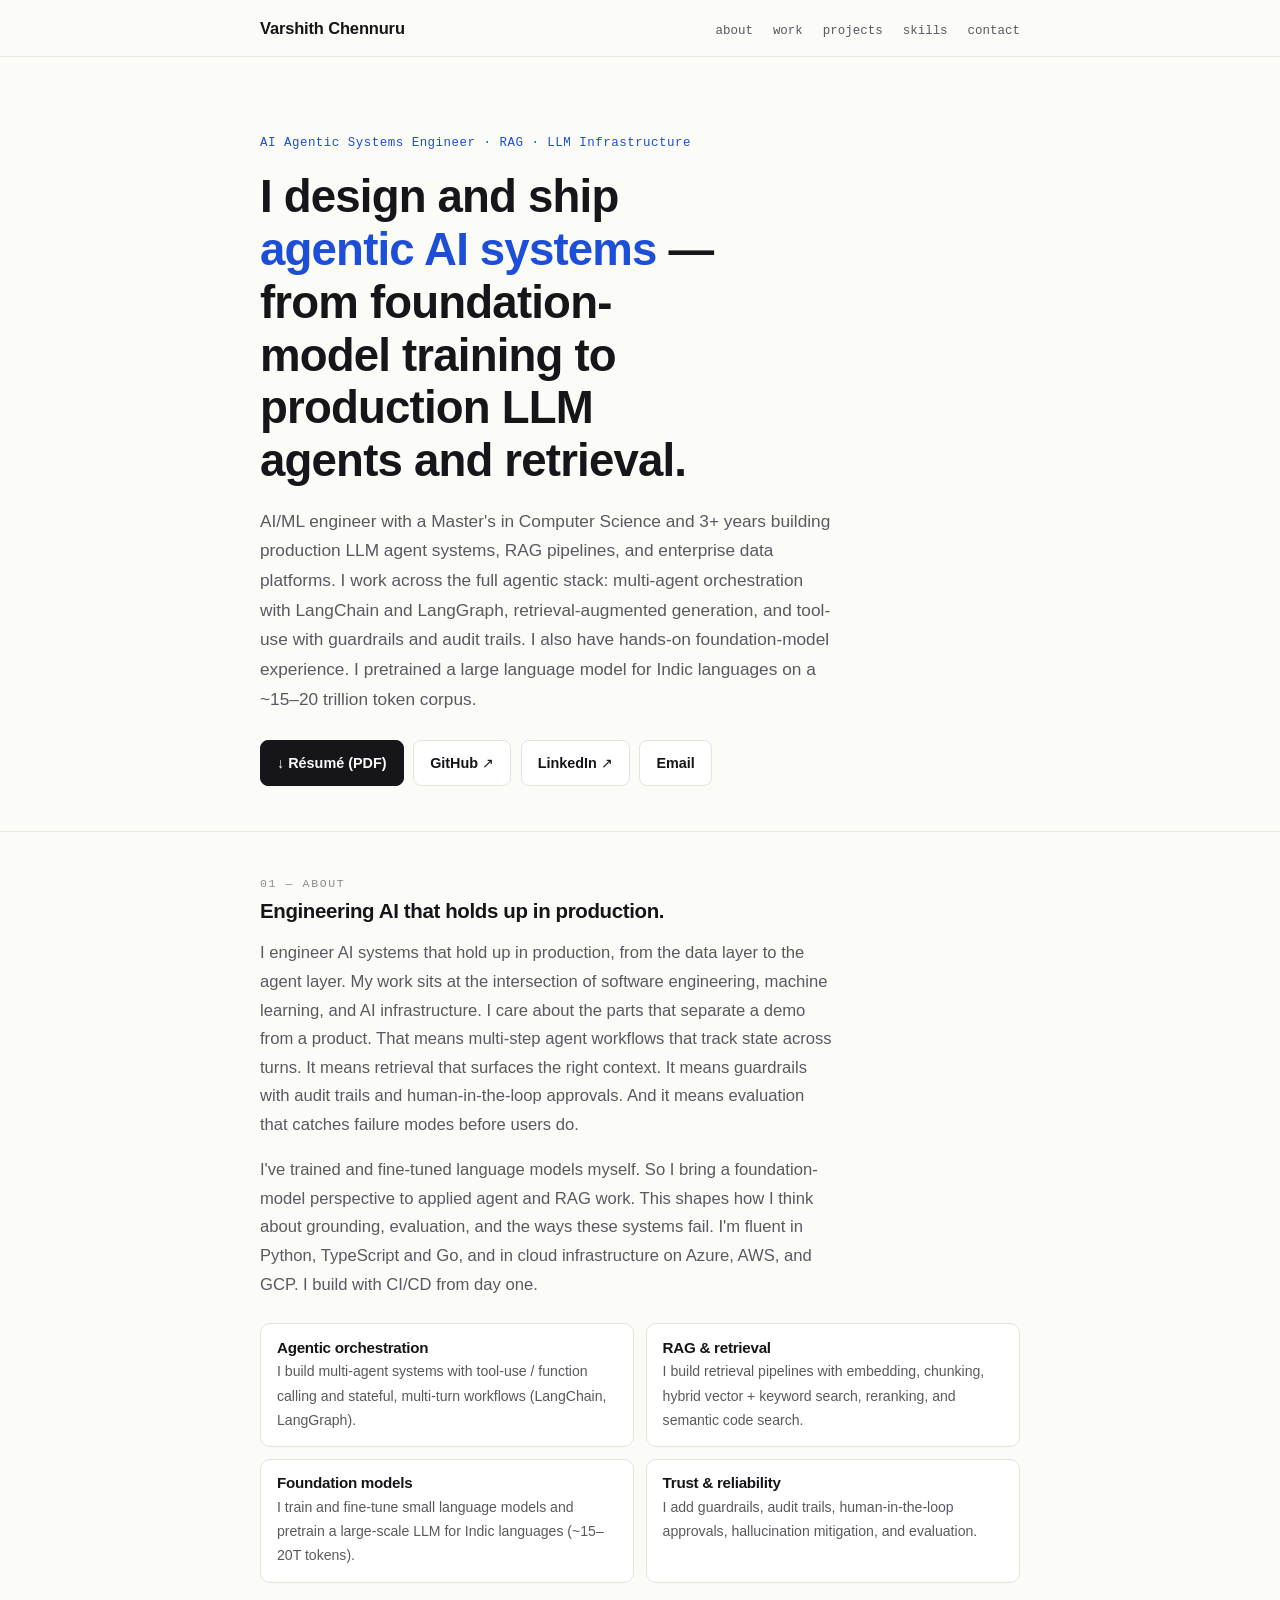
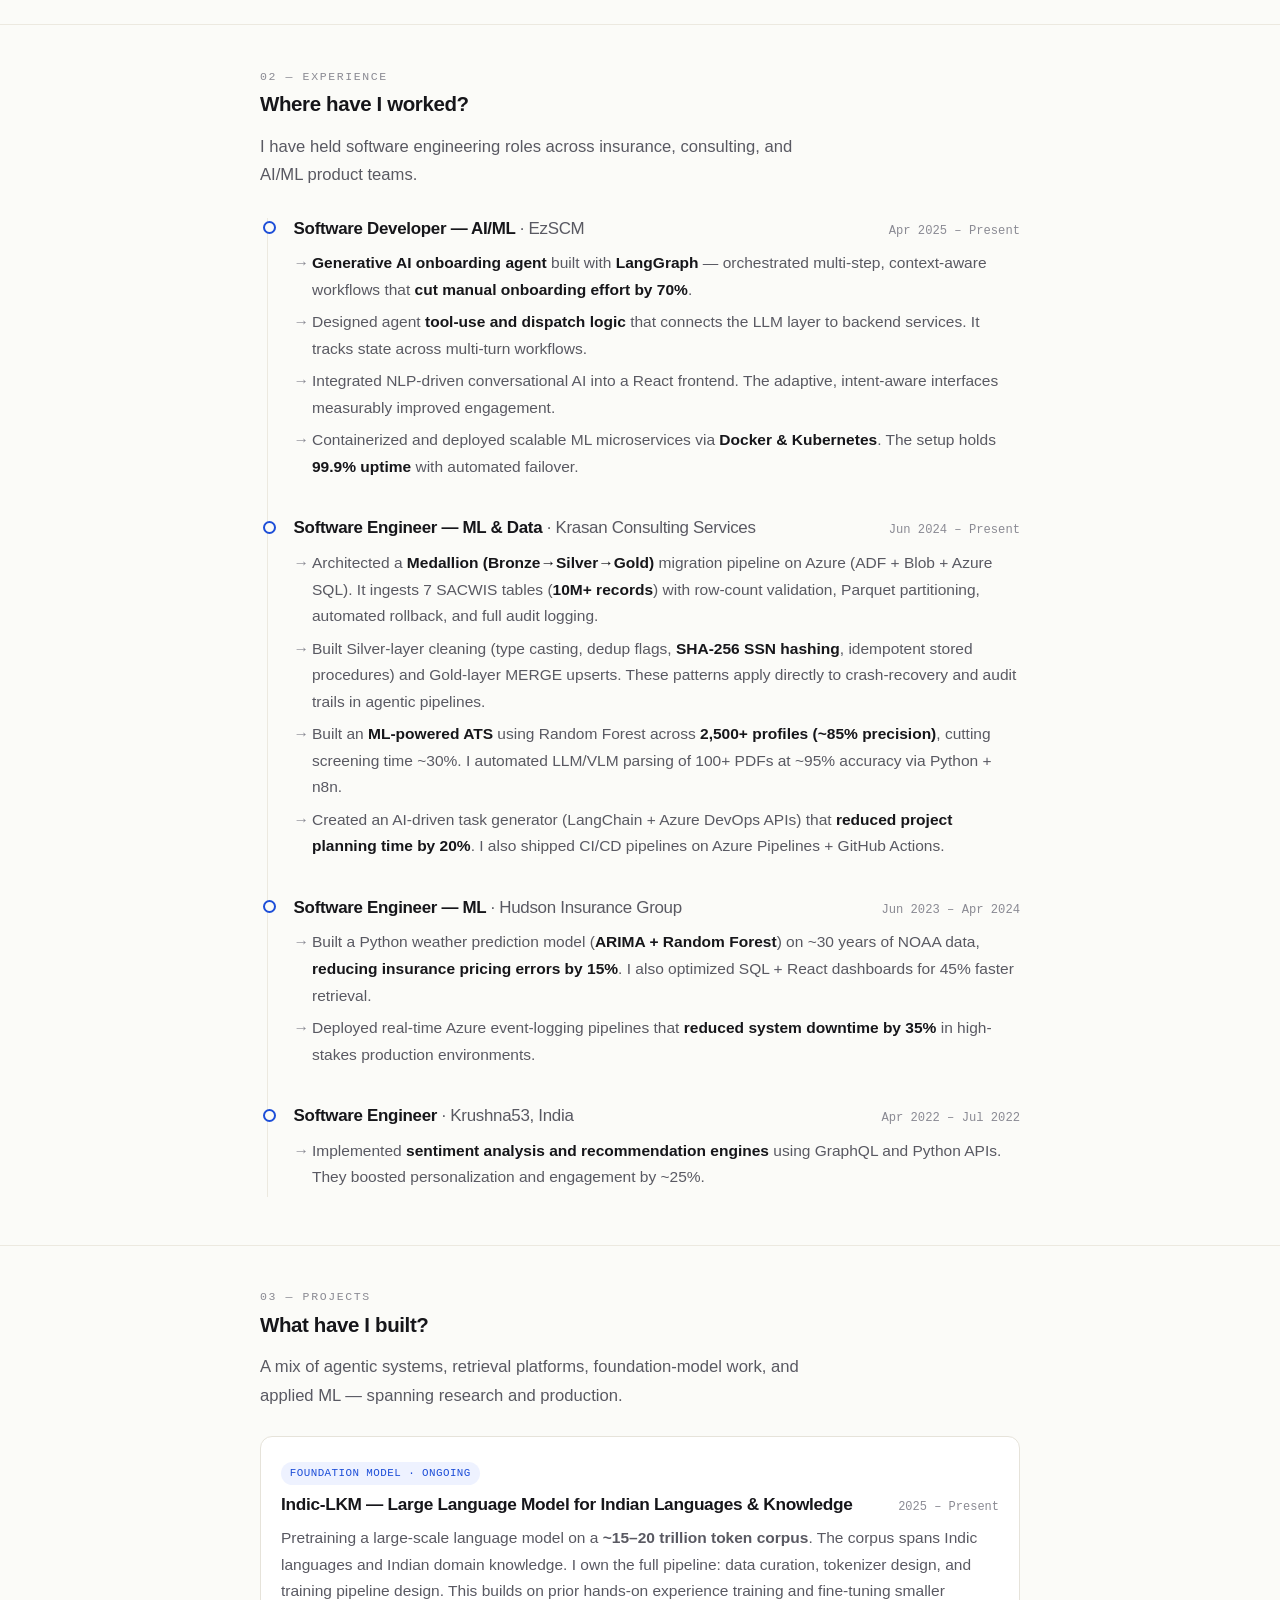
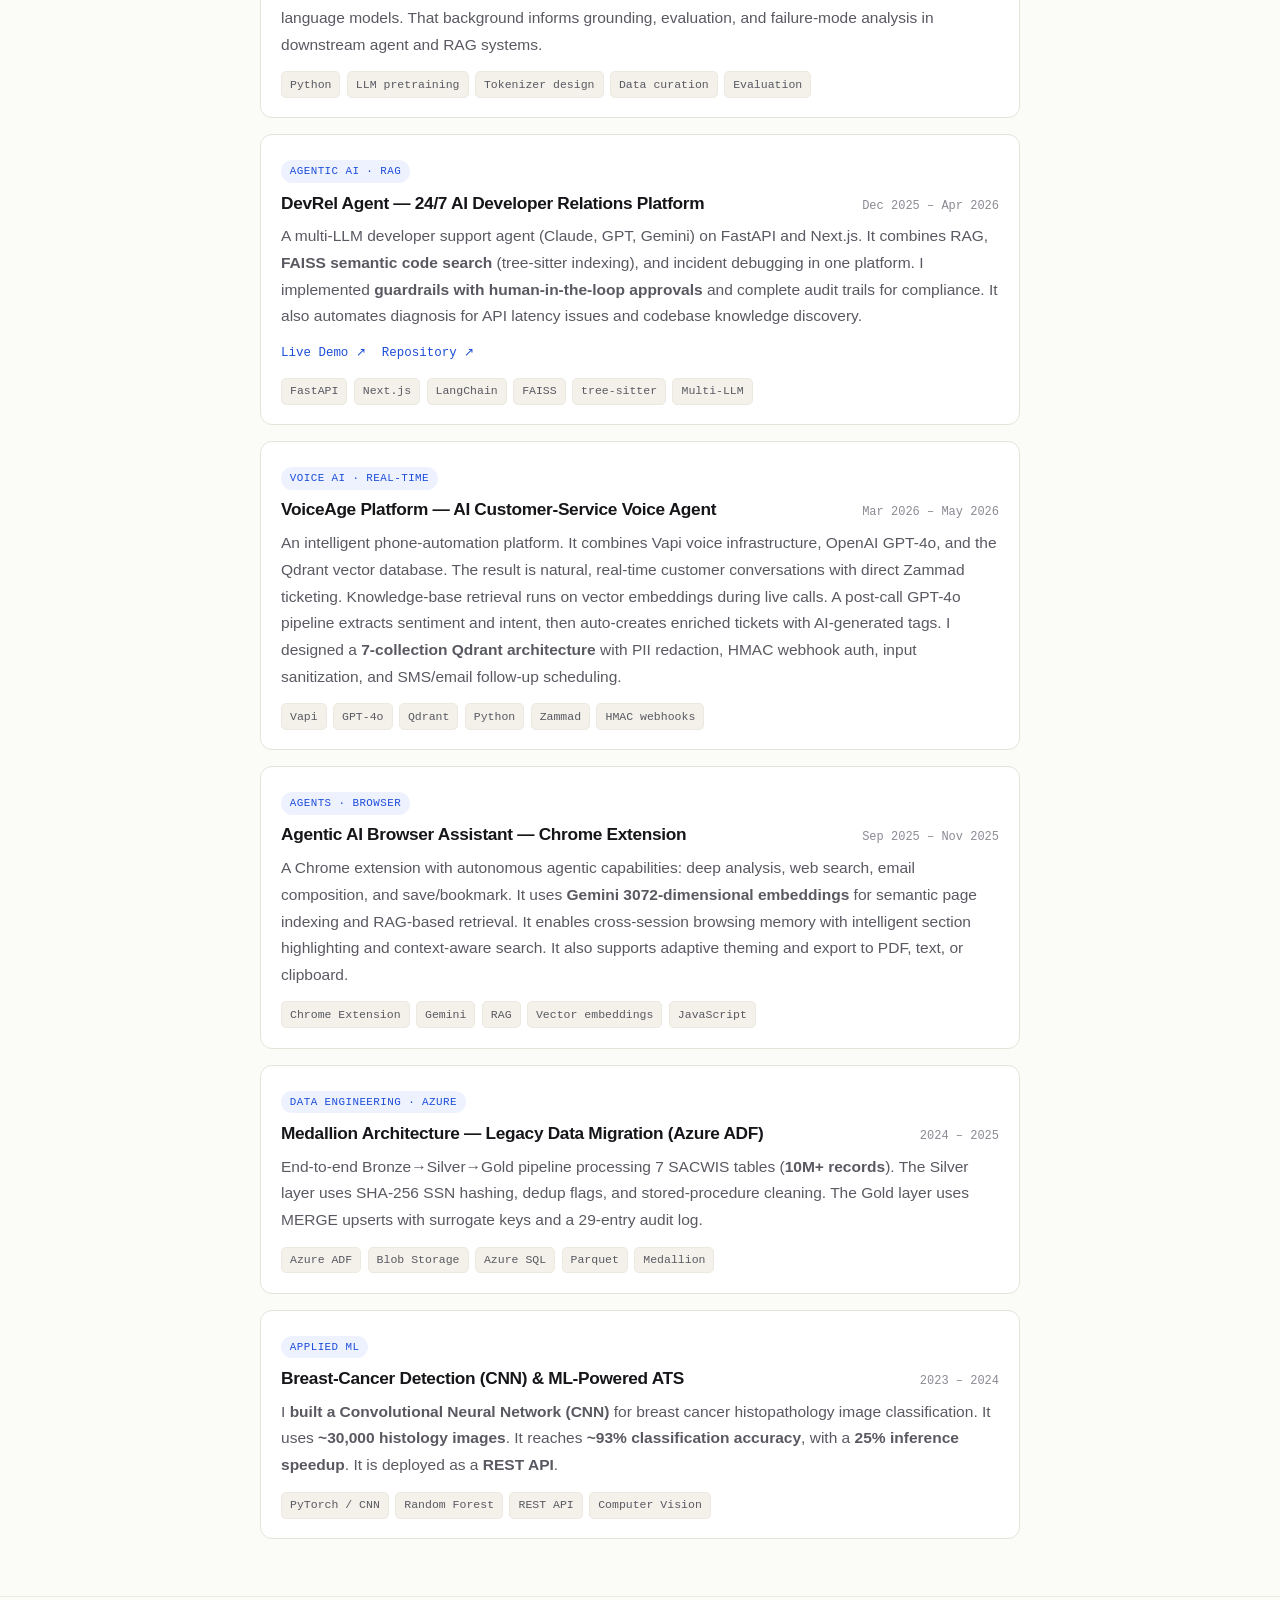
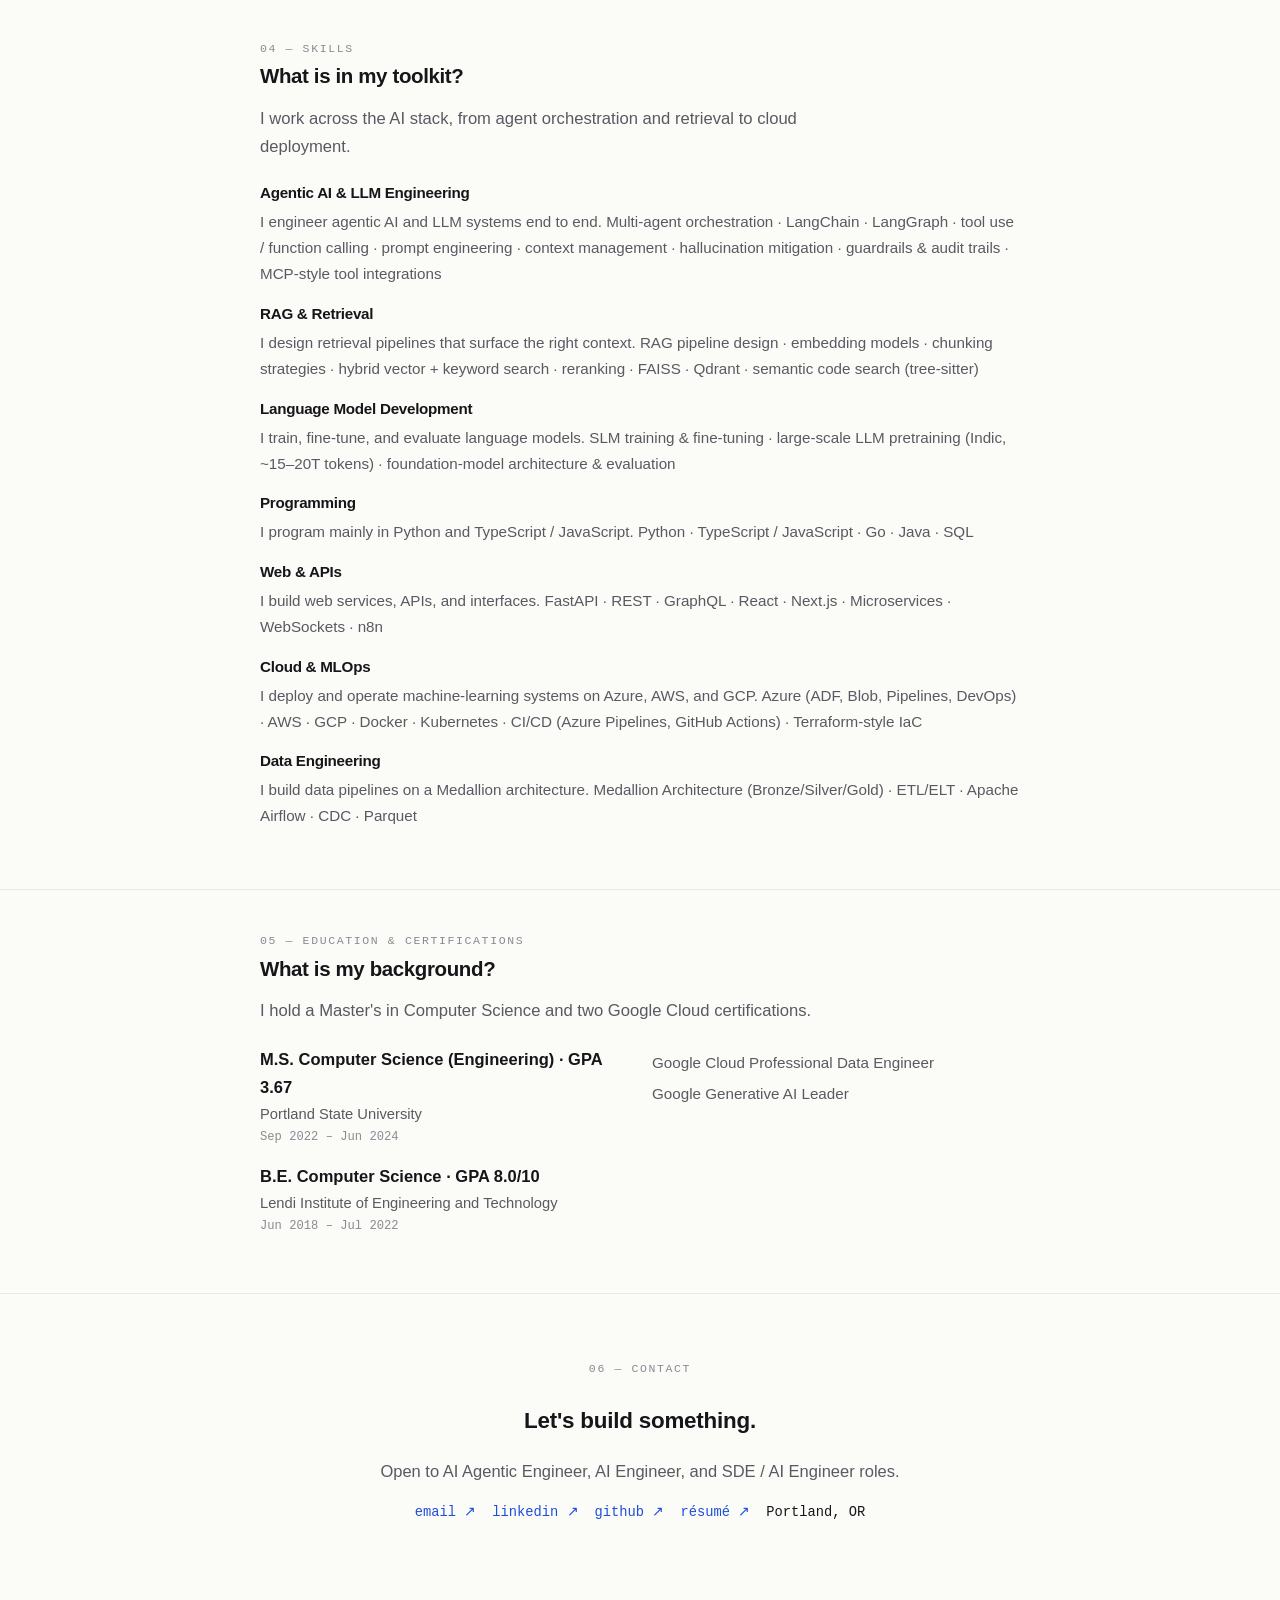
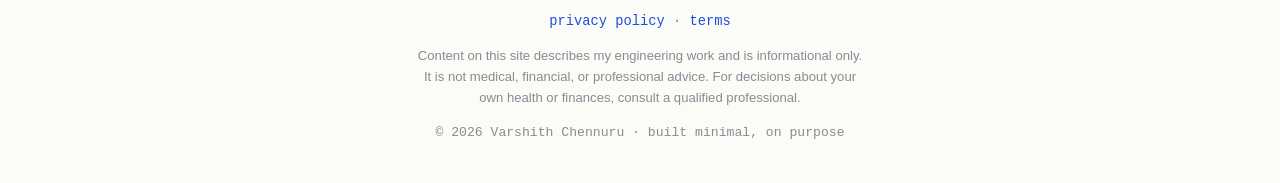
==== commit 8971d3d4: "Merge branch 'master' of https://github.com/varshith2000/varshith2000.github.io" ====
--- a/index.html
+++ b/index.html
@@ -14,16 +14,75 @@
       content="Production LLM agents, RAG pipelines, foundation-model pretraining, and enterprise data platforms."
     />
     <meta property="og:type" content="website" />
-    <meta property="og:url" content="https://varshith2000.github.io/" />
+    <meta property="og:url" content="https://varshithchennuru.dev/" />
     <meta name="twitter:card" content="summary_large_image" />
+    <link rel="canonical" href="https://varshithchennuru.dev/" />
     <title>Varshith Chennuru — AI Agentic Systems Engineer</title>
-    <link
-      rel="icon"
-      href="data:image/svg+xml,%3Csvg xmlns='http://www.w3.org/2000/svg' viewBox='0 0 64 64'%3E%3Crect width='64' height='64' rx='14' fill='%2316161a'/%3E%3Ctext x='50%25' y='54%25' font-size='34' font-family='Georgia,serif' fill='white' text-anchor='middle' dominant-baseline='middle'%3EV%3C/text%3E%3C/svg%3E"
-    />
+    <link rel="icon" href="icon.svg" type="image/svg+xml" />
     <link rel="stylesheet" href="style.css" />
+    <script type="application/ld+json">
+      {
+        "@context": "https://schema.org",
+        "@graph": [
+          {
+            "@type": "WebSite",
+            "@id": "https://varshithchennuru.dev/#website",
+            "url": "https://varshithchennuru.dev/",
+            "name": "Varshith Chennuru — AI Agentic Systems Engineer",
+            "inLanguage": "en"
+          },
+          {
+            "@type": "Person",
+            "@id": "https://varshithchennuru.dev/#person",
+            "name": "Varshith Chennuru",
+            "url": "https://varshithchennuru.dev/",
+            "mainEntityOfPage": "https://varshithchennuru.dev/",
+            "jobTitle": "AI Agentic Systems Engineer",
+            "description": "AI/ML engineer building production LLM agents, RAG pipelines, foundation models and enterprise data platforms.",
+            "image": "https://varshithchennuru.dev/icon.svg",
+            "logo": "https://varshithchennuru.dev/icon.svg",
+            "email": "mailto:chennuruvarshith19@gmail.com",
+            "knowsLanguage": "en",
+            "address": {
+              "@type": "PostalAddress",
+              "addressLocality": "Portland",
+              "addressRegion": "OR",
+              "addressCountry": "US"
+            },
+            "alumniOf": [
+              { "@type": "CollegeOrUniversity", "name": "Portland State University" },
+              { "@type": "CollegeOrUniversity", "name": "Lendi Institute of Engineering and Technology" }
+            ],
+            "knowsAbout": [
+              "Agentic AI",
+              "Large language model agents",
+              "Retrieval-augmented generation",
+              "LLM pretraining",
+              "Machine learning engineering",
+              "MLOps"
+            ],
+            "hasCredential": [
+              {
+                "@type": "EducationalOccupationalCredential",
+                "name": "Google Cloud Professional Data Engineer"
+              },
+              {
+                "@type": "EducationalOccupationalCredential",
+                "name": "Google Generative AI Leader"
+              }
+            ],
+            "sameAs": [
+              "https://github.com/varshith2000",
+              "https://www.linkedin.com/in/varshith-chennuru/"
+            ]
+          }
+        ]
+      }
+    </script>
   </head>
   <body>
+    <a class="skip-link" href="#home">Skip to content</a>
+
     <header class="site-header">
       <div class="container nav-wrap">
         <a class="brand" href="#home">Varshith Chennuru</a>
@@ -51,10 +110,10 @@
           <p class="hero-summary">
             AI/ML engineer with a Master's in Computer Science and 3+ years building
             production LLM agent systems, RAG pipelines, and enterprise data platforms.
-            I work across the full agentic stack — multi-agent orchestration with
-            LangChain/LangGraph, retrieval-augmented generation, tool-use with guardrails
-            and audit trails — and have hands-on foundation-model experience, including
-            pretraining a large language model for Indic languages on a ~15–20 trillion
+            I work across the full agentic stack: multi-agent orchestration with
+            LangChain and LangGraph, retrieval-augmented generation, and tool-use with
+            guardrails and audit trails. I also have hands-on foundation-model experience.
+            I pretrained a large language model for Indic languages on a ~15–20 trillion
             token corpus.
           </p>
           <div class="hero-actions">
@@ -72,37 +131,38 @@
           <p class="section-label">01 — About</p>
           <h2>Engineering AI that holds up in production.</h2>
           <p class="lede">
-            My work sits at the intersection of software engineering, machine learning,
-            and AI infrastructure. I care about the parts that separate a demo from a
-            product: multi-step agent workflows that track state across turns, retrieval
-            that actually surfaces the right context, guardrails with audit trails and
-            human-in-the-loop approvals, and evaluation that catches failure modes
-            before users do.
+            I engineer AI systems that hold up in production, from the data layer to the
+            agent layer. My work sits at the intersection of software engineering, machine
+            learning, and AI infrastructure. I care about the parts that separate a demo
+            from a product. That means multi-step agent workflows that track state across
+            turns. It means retrieval that surfaces the right context. It means guardrails
+            with audit trails and human-in-the-loop approvals. And it means evaluation
+            that catches failure modes before users do.
           </p>
           <p class="lede">
-            Because I've trained and fine-tuned language models myself, I bring a
-            foundation-model perspective to applied agent and RAG work — informing how I
+            I've trained and fine-tuned language models myself. So I bring a
+            foundation-model perspective to applied agent and RAG work. This shapes how I
             think about grounding, evaluation, and the ways these systems fail. I'm fluent
-            across Python, TypeScript/Go, and cloud infrastructure (Azure/AWS/GCP), and I
-            build with CI/CD from day one.
+            in Python, TypeScript and Go, and in cloud infrastructure on Azure, AWS, and
+            GCP. I build with CI/CD from day one.
           </p>
 
           <div class="focus-grid">
             <div class="focus-item">
-              <h4>Agentic orchestration</h4>
-              <p>Multi-agent systems, tool-use / function calling, stateful multi-turn workflows (LangChain, LangGraph).</p>
+              <h3>Agentic orchestration</h3>
+              <p>I build multi-agent systems with tool-use / function calling and stateful, multi-turn workflows (LangChain, LangGraph).</p>
             </div>
             <div class="focus-item">
-              <h4>RAG &amp; retrieval</h4>
-              <p>Embedding, chunking, hybrid vector + keyword search, reranking, semantic code search.</p>
+              <h3>RAG &amp; retrieval</h3>
+              <p>I build retrieval pipelines with embedding, chunking, hybrid vector + keyword search, reranking, and semantic code search.</p>
             </div>
             <div class="focus-item">
-              <h4>Foundation models</h4>
-              <p>SLM training/fine-tuning; pretraining a large-scale LLM for Indic languages (~15–20T tokens).</p>
+              <h3>Foundation models</h3>
+              <p>I train and fine-tune small language models and pretrain a large-scale LLM for Indic languages (~15–20T tokens).</p>
             </div>
             <div class="focus-item">
-              <h4>Trust &amp; reliability</h4>
-              <p>Guardrails, audit trails, human-in-the-loop approvals, hallucination mitigation, evaluation.</p>
+              <h3>Trust &amp; reliability</h3>
+              <p>I add guardrails, audit trails, human-in-the-loop approvals, hallucination mitigation, and evaluation.</p>
             </div>
           </div>
         </div>
@@ -112,7 +172,11 @@
       <section id="work" class="section">
         <div class="container">
           <p class="section-label">02 — Experience</p>
-          <h2>Selected roles</h2>
+          <h2>Where have I worked?</h2>
+          <p class="lede" style="margin-bottom: 1.4rem">
+            I have held software engineering roles across insurance, consulting, and
+            AI/ML product teams.
+          </p>
 
           <div class="timeline">
             <article class="tl-item">
@@ -122,9 +186,9 @@
               </div>
               <ul class="tl-bullets">
                 <li><b>Generative AI onboarding agent</b> built with <b>LangGraph</b> — orchestrated multi-step, context-aware workflows that <b>cut manual onboarding effort by 70%</b>.</li>
-                <li>Designed agent <b>tool-use and dispatch logic</b> connecting the LLM layer to backend services, with state tracking across multi-turn workflows.</li>
-                <li>Integrated NLP-driven conversational AI into a React frontend — adaptive, intent-aware interfaces that measurably improved engagement.</li>
-                <li>Containerized and deployed scalable ML microservices via <b>Docker &amp; Kubernetes</b>, maintaining <b>99.9% uptime</b> with automated failover.</li>
+                <li>Designed agent <b>tool-use and dispatch logic</b> that connects the LLM layer to backend services. It tracks state across multi-turn workflows.</li>
+                <li>Integrated NLP-driven conversational AI into a React frontend. The adaptive, intent-aware interfaces measurably improved engagement.</li>
+                <li>Containerized and deployed scalable ML microservices via <b>Docker &amp; Kubernetes</b>. The setup holds <b>99.9% uptime</b> with automated failover.</li>
               </ul>
             </article>
 
@@ -134,10 +198,10 @@
                 <span class="tl-date">Jun 2024 – Present</span>
               </div>
               <ul class="tl-bullets">
-                <li>Architected a <b>Medallion (Bronze→Silver→Gold)</b> migration pipeline on Azure (ADF + Blob + Azure SQL) ingesting 7 SACWIS tables (<b>10M+ records</b>) with row-count validation, Parquet partitioning, automated rollback, and full audit logging.</li>
-                <li>Built Silver-layer cleaning (type casting, dedup flags, <b>SHA-256 SSN hashing</b>, idempotent stored procedures) and Gold-layer MERGE upserts — patterns directly applicable to crash-recovery and audit trails in agentic pipelines.</li>
-                <li><b>ML-powered ATS</b> using Random Forest across <b>2,500+ profiles (~85% precision)</b>, cutting screening time ~30%; automated LLM/VLM parsing of 100+ PDFs at ~95% accuracy via Python + n8n.</li>
-                <li>Created an AI-driven task generator (LangChain + Azure DevOps APIs) that <b>reduced project planning time by 20%</b>; shipped CI/CD pipelines on Azure Pipelines + GitHub Actions.</li>
+                <li>Architected a <b>Medallion (Bronze→Silver→Gold)</b> migration pipeline on Azure (ADF + Blob + Azure SQL). It ingests 7 SACWIS tables (<b>10M+ records</b>) with row-count validation, Parquet partitioning, automated rollback, and full audit logging.</li>
+                <li>Built Silver-layer cleaning (type casting, dedup flags, <b>SHA-256 SSN hashing</b>, idempotent stored procedures) and Gold-layer MERGE upserts. These patterns apply directly to crash-recovery and audit trails in agentic pipelines.</li>
+                <li>Built an <b>ML-powered ATS</b> using Random Forest across <b>2,500+ profiles (~85% precision)</b>, cutting screening time ~30%. I automated LLM/VLM parsing of 100+ PDFs at ~95% accuracy via Python + n8n.</li>
+                <li>Created an AI-driven task generator (LangChain + Azure DevOps APIs) that <b>reduced project planning time by 20%</b>. I also shipped CI/CD pipelines on Azure Pipelines + GitHub Actions.</li>
               </ul>
             </article>
 
@@ -147,8 +211,8 @@
                 <span class="tl-date">Jun 2023 – Apr 2024</span>
               </div>
               <ul class="tl-bullets">
-                <li>Built a Python weather prediction model (<b>ARIMA + Random Forest</b>) on ~30 years of NOAA data, <b>reducing insurance pricing errors by 15%</b>; optimized SQL + React dashboards for 45% faster retrieval.</li>
-                <li>Deployed real-time Azure event-logging pipelines, <b>reducing system downtime by 35%</b> in high-stakes production environments.</li>
+                <li>Built a Python weather prediction model (<b>ARIMA + Random Forest</b>) on ~30 years of NOAA data, <b>reducing insurance pricing errors by 15%</b>. I also optimized SQL + React dashboards for 45% faster retrieval.</li>
+                <li>Deployed real-time Azure event-logging pipelines that <b>reduced system downtime by 35%</b> in high-stakes production environments.</li>
               </ul>
             </article>
 
@@ -158,7 +222,7 @@
                 <span class="tl-date">Apr 2022 – Jul 2022</span>
               </div>
               <ul class="tl-bullets">
-                <li>Implemented <b>sentiment analysis and recommendation engines</b> using GraphQL and Python APIs, boosting personalization and engagement by ~25%.</li>
+                <li>Implemented <b>sentiment analysis and recommendation engines</b> using GraphQL and Python APIs. They boosted personalization and engagement by ~25%.</li>
               </ul>
             </article>
           </div>
@@ -169,7 +233,7 @@
       <section id="projects" class="section">
         <div class="container">
           <p class="section-label">03 — Projects</p>
-          <h2>Things I've built</h2>
+          <h2>What have I built?</h2>
           <p class="lede" style="margin-bottom: 1.6rem">
             A mix of agentic systems, retrieval platforms, foundation-model work, and
             applied ML — spanning research and production.
@@ -182,11 +246,11 @@
               <span class="proj-date">2025 – Present</span>
             </div>
             <p class="proj-desc">
-              Pretraining a large-scale language model on a <b>~15–20 trillion token corpus</b>
-              spanning Indic languages and Indian domain knowledge. Owns the full pipeline —
-              data curation, tokenizer design, and training pipeline design. Builds on prior
-              hands-on experience training and fine-tuning smaller language models, applying
-              that foundation-model background to grounding, evaluation, and failure-mode
+              Pretraining a large-scale language model on a <b>~15–20 trillion token corpus</b>.
+              The corpus spans Indic languages and Indian domain knowledge. I own the full
+              pipeline: data curation, tokenizer design, and training pipeline design. This
+              builds on prior hands-on experience training and fine-tuning smaller language
+              models. That background informs grounding, evaluation, and failure-mode
               analysis in downstream agent and RAG systems.
             </p>
             <div class="stack">
@@ -201,11 +265,11 @@
               <span class="proj-date">Dec 2025 – Apr 2026</span>
             </div>
             <p class="proj-desc">
-              A multi-LLM developer support agent (Claude, GPT, Gemini) on FastAPI + Next.js
-              with RAG, <b>FAISS semantic code search</b> (tree-sitter indexing), and incident
-              debugging through a unified platform. Implemented <b>guardrails with
-              human-in-the-loop approvals</b>, complete audit trails for compliance, and
-              automated diagnosis for API latency issues and codebase knowledge discovery.
+              A multi-LLM developer support agent (Claude, GPT, Gemini) on FastAPI and Next.js.
+              It combines RAG, <b>FAISS semantic code search</b> (tree-sitter indexing), and
+              incident debugging in one platform. I implemented <b>guardrails with
+              human-in-the-loop approvals</b> and complete audit trails for compliance. It
+              also automates diagnosis for API latency issues and codebase knowledge discovery.
             </p>
             <div class="proj-links" aria-label="DevRel Agent links">
               <a href="https://varshithchennuru.dev/DevRelAgent-independent/" target="_blank" rel="noopener noreferrer">Live Demo ↗</a>
@@ -223,13 +287,14 @@
               <span class="proj-date">Mar 2026 – May 2026</span>
             </div>
             <p class="proj-desc">
-              An intelligent phone-automation platform combining Vapi voice infrastructure,
-              OpenAI GPT-4o, and Qdrant vector DB for natural, real-time customer
-              conversations with direct Zammad ticketing. Real-time knowledge-base retrieval
-              via vector embeddings during live calls; a post-call GPT-4o pipeline extracts
-              sentiment/intent and auto-creates enriched tickets with AI-generated tags.
-              Designed a <b>7-collection Qdrant architecture</b> with PII redaction, HMAC
-              webhook auth, input sanitization, and SMS/email follow-up scheduling.
+              An intelligent phone-automation platform. It combines Vapi voice
+              infrastructure, OpenAI GPT-4o, and the Qdrant vector database. The result is
+              natural, real-time customer conversations with direct Zammad ticketing.
+              Knowledge-base retrieval runs on vector embeddings during live calls. A
+              post-call GPT-4o pipeline extracts sentiment and intent, then auto-creates
+              enriched tickets with AI-generated tags. I designed a
+              <b>7-collection Qdrant architecture</b> with PII redaction, HMAC webhook auth,
+              input sanitization, and SMS/email follow-up scheduling.
             </p>
             <div class="stack">
               <span>Vapi</span><span>GPT-4o</span><span>Qdrant</span><span>Python</span><span>Zammad</span><span>HMAC webhooks</span>
@@ -243,11 +308,12 @@
               <span class="proj-date">Sep 2025 – Nov 2025</span>
             </div>
             <p class="proj-desc">
-              A Chrome extension with autonomous agentic capabilities — deep analysis, web
-              search, email composition, save/bookmark — using <b>Gemini 3072-dimensional
-              embeddings</b> for semantic page indexing and RAG-based retrieval. Enables
-              cross-session browsing memory with intelligent section highlighting,
-              context-aware search, adaptive theming, and export (PDF, text, clipboard).
+              A Chrome extension with autonomous agentic capabilities: deep analysis, web
+              search, email composition, and save/bookmark. It uses <b>Gemini 3072-dimensional
+              embeddings</b> for semantic page indexing and RAG-based retrieval. It enables
+              cross-session browsing memory with intelligent section highlighting and
+              context-aware search. It also supports adaptive theming and export to PDF,
+              text, or clipboard.
             </p>
             <div class="stack">
               <span>Chrome Extension</span><span>Gemini</span><span>RAG</span><span>Vector embeddings</span><span>JavaScript</span>
@@ -262,9 +328,9 @@
             </div>
             <p class="proj-desc">
               End-to-end Bronze→Silver→Gold pipeline processing 7 SACWIS tables
-              (<b>10M+ records</b>). Silver layer with SHA-256 SSN hashing, dedup flags, and
-              stored-procedure cleaning; Gold MERGE upserts with surrogate keys and a
-              29-entry audit log.
+              (<b>10M+ records</b>). The Silver layer uses SHA-256 SSN hashing, dedup flags,
+              and stored-procedure cleaning. The Gold layer uses MERGE upserts with
+              surrogate keys and a 29-entry audit log.
             </p>
             <div class="stack">
               <span>Azure ADF</span><span>Blob Storage</span><span>Azure SQL</span><span>Parquet</span><span>Medallion</span>
@@ -278,9 +344,10 @@
               <span class="proj-date">2023 – 2024</span>
             </div>
             <p class="proj-desc">
-              A <b>CNN trained on ~30,000 histology images</b> reaching ~93% accuracy with a
-              25% inference optimization, paired with a Random Forest ATS ranking 2,500+
-              candidate profiles at ~85% precision, deployed as a REST API.
+              I <b>built a Convolutional Neural Network (CNN)</b> for breast cancer
+              histopathology image classification. It uses <b>~30,000 histology images</b>. It
+              reaches <b>~93% classification accuracy</b>, with a <b>25% inference speedup</b>.
+              It is deployed as a <b>REST API</b>.
             </p>
             <div class="stack">
               <span>PyTorch / CNN</span><span>Random Forest</span><span>REST API</span><span>Computer Vision</span>
@@ -293,35 +360,39 @@
       <section id="skills" class="section">
         <div class="container">
           <p class="section-label">04 — Skills</p>
-          <h2>Toolkit</h2>
-
-          <div class="skill-group">
-            <h4>Agentic AI &amp; LLM Engineering</h4>
-            <p>Multi-agent orchestration · LangChain · LangGraph · tool use / function calling · prompt engineering · context management · hallucination mitigation · guardrails &amp; audit trails · MCP-style tool integrations</p>
-          </div>
-          <div class="skill-group">
-            <h4>RAG &amp; Retrieval</h4>
-            <p>RAG pipeline design · embedding models · chunking strategies · hybrid vector + keyword search · reranking · FAISS · Qdrant · semantic code search (tree-sitter)</p>
-          </div>
-          <div class="skill-group">
-            <h4>Language Model Development</h4>
-            <p>SLM training &amp; fine-tuning · large-scale LLM pretraining (Indic, ~15–20T tokens) · foundation-model architecture &amp; evaluation</p>
-          </div>
-          <div class="skill-group">
-            <h4>Programming</h4>
-            <p>Python · TypeScript / JavaScript · Go · Java · SQL</p>
-          </div>
-          <div class="skill-group">
-            <h4>Web &amp; APIs</h4>
-            <p>FastAPI · REST · GraphQL · React · Next.js · Microservices · WebSockets · n8n</p>
-          </div>
-          <div class="skill-group">
-            <h4>Cloud &amp; MLOps</h4>
-            <p>Azure (ADF, Blob, Pipelines, DevOps) · AWS · GCP · Docker · Kubernetes · CI/CD (Azure Pipelines, GitHub Actions) · Terraform-style IaC</p>
-          </div>
-          <div class="skill-group">
-            <h4>Data Engineering</h4>
-            <p>Medallion Architecture (Bronze/Silver/Gold) · ETL/ELT · Apache Airflow · CDC · Parquet</p>
+          <h2>What is in my toolkit?</h2>
+          <p class="lede" style="margin-bottom: 1.4rem">
+            I work across the AI stack, from agent orchestration and retrieval to cloud
+            deployment.
+          </p>
+
+          <div class="skill-group">
+            <h3>Agentic AI &amp; LLM Engineering</h3>
+            <p>I engineer agentic AI and LLM systems end to end. Multi-agent orchestration · LangChain · LangGraph · tool use / function calling · prompt engineering · context management · hallucination mitigation · guardrails &amp; audit trails · MCP-style tool integrations</p>
+          </div>
+          <div class="skill-group">
+            <h3>RAG &amp; Retrieval</h3>
+            <p>I design retrieval pipelines that surface the right context. RAG pipeline design · embedding models · chunking strategies · hybrid vector + keyword search · reranking · FAISS · Qdrant · semantic code search (tree-sitter)</p>
+          </div>
+          <div class="skill-group">
+            <h3>Language Model Development</h3>
+            <p>I train, fine-tune, and evaluate language models. SLM training &amp; fine-tuning · large-scale LLM pretraining (Indic, ~15–20T tokens) · foundation-model architecture &amp; evaluation</p>
+          </div>
+          <div class="skill-group">
+            <h3>Programming</h3>
+            <p>I program mainly in Python and TypeScript / JavaScript. Python · TypeScript / JavaScript · Go · Java · SQL</p>
+          </div>
+          <div class="skill-group">
+            <h3>Web &amp; APIs</h3>
+            <p>I build web services, APIs, and interfaces. FastAPI · REST · GraphQL · React · Next.js · Microservices · WebSockets · n8n</p>
+          </div>
+          <div class="skill-group">
+            <h3>Cloud &amp; MLOps</h3>
+            <p>I deploy and operate machine-learning systems on Azure, AWS, and GCP. Azure (ADF, Blob, Pipelines, DevOps) · AWS · GCP · Docker · Kubernetes · CI/CD (Azure Pipelines, GitHub Actions) · Terraform-style IaC</p>
+          </div>
+          <div class="skill-group">
+            <h3>Data Engineering</h3>
+            <p>I build data pipelines on a Medallion architecture. Medallion Architecture (Bronze/Silver/Gold) · ETL/ELT · Apache Airflow · CDC · Parquet</p>
           </div>
         </div>
       </section>
@@ -330,8 +401,11 @@
       <section class="section">
         <div class="container">
           <p class="section-label">05 — Education &amp; Certifications</p>
-          <h2>Background</h2>
-          <div class="split" style="margin-top: 1.2rem">
+          <h2>What is my background?</h2>
+          <p class="lede" style="margin-bottom: 1.2rem">
+            I hold a Master's in Computer Science and two Google Cloud certifications.
+          </p>
+          <div class="split">
             <div>
               <div class="edu-item">
                 <div class="deg">M.S. Computer Science (Engineering) · GPA 3.67</div>
@@ -374,7 +448,17 @@
     </main>
 
     <footer class="site-footer">
-      <div class="container">© 2026 Varshith Chennuru · built minimal, on purpose</div>
+      <div class="container">
+        <p class="footer-links">
+          <a href="privacy.html">privacy policy</a> · <a href="terms.html">terms</a>
+        </p>
+        <p class="footer-disclaimer">
+          Content on this site describes my engineering work and is informational only.
+          It is not medical, financial, or professional advice. For decisions about your
+          own health or finances, consult a qualified professional.
+        </p>
+        <p class="footer-copy">© 2026 Varshith Chennuru · built minimal, on purpose</p>
+      </div>
     </footer>
   </body>
 </html>
--- a/style.css
+++ b/style.css
@@ -244,7 +244,7 @@
   border-radius: 10px;
   padding: 0.9rem 1rem;
 }
-.focus-item h4 {
+.focus-item h3 {
   margin: 0 0 0.2rem;
   font-size: 0.95rem;
   font-weight: 620;
@@ -409,7 +409,7 @@
 .skill-group {
   margin-bottom: 1.1rem;
 }
-.skill-group h4 {
+.skill-group h3 {
   margin: 0 0 0.45rem;
   font-size: 0.95rem;
   font-weight: 620;
@@ -481,6 +481,40 @@
   font-size: 0.82rem;
   font-family: var(--mono);
 }
+.footer-links {
+  margin: 0 0 0.7rem;
+  font-size: 0.86rem;
+}
+.footer-links a {
+  color: var(--accent);
+}
+.footer-disclaimer {
+  max-width: 62ch;
+  margin: 0 auto 0.9rem;
+  color: var(--faint);
+  line-height: 1.6;
+  font-family: var(--sans);
+}
+.footer-copy {
+  margin: 0;
+}
+
+
+/* ---------- Skip link ---------- */
+.skip-link {
+  position: absolute;
+  left: -9999px;
+  top: 0;
+  z-index: 100;
+  background: var(--text);
+  color: var(--bg);
+  padding: 0.6rem 1rem;
+  border-radius: 0 0 8px 0;
+  font-size: 0.9rem;
+}
+.skip-link:focus {
+  left: 0;
+}
 
 /* ---------- Responsive ---------- */
 @media (max-width: 620px) {
